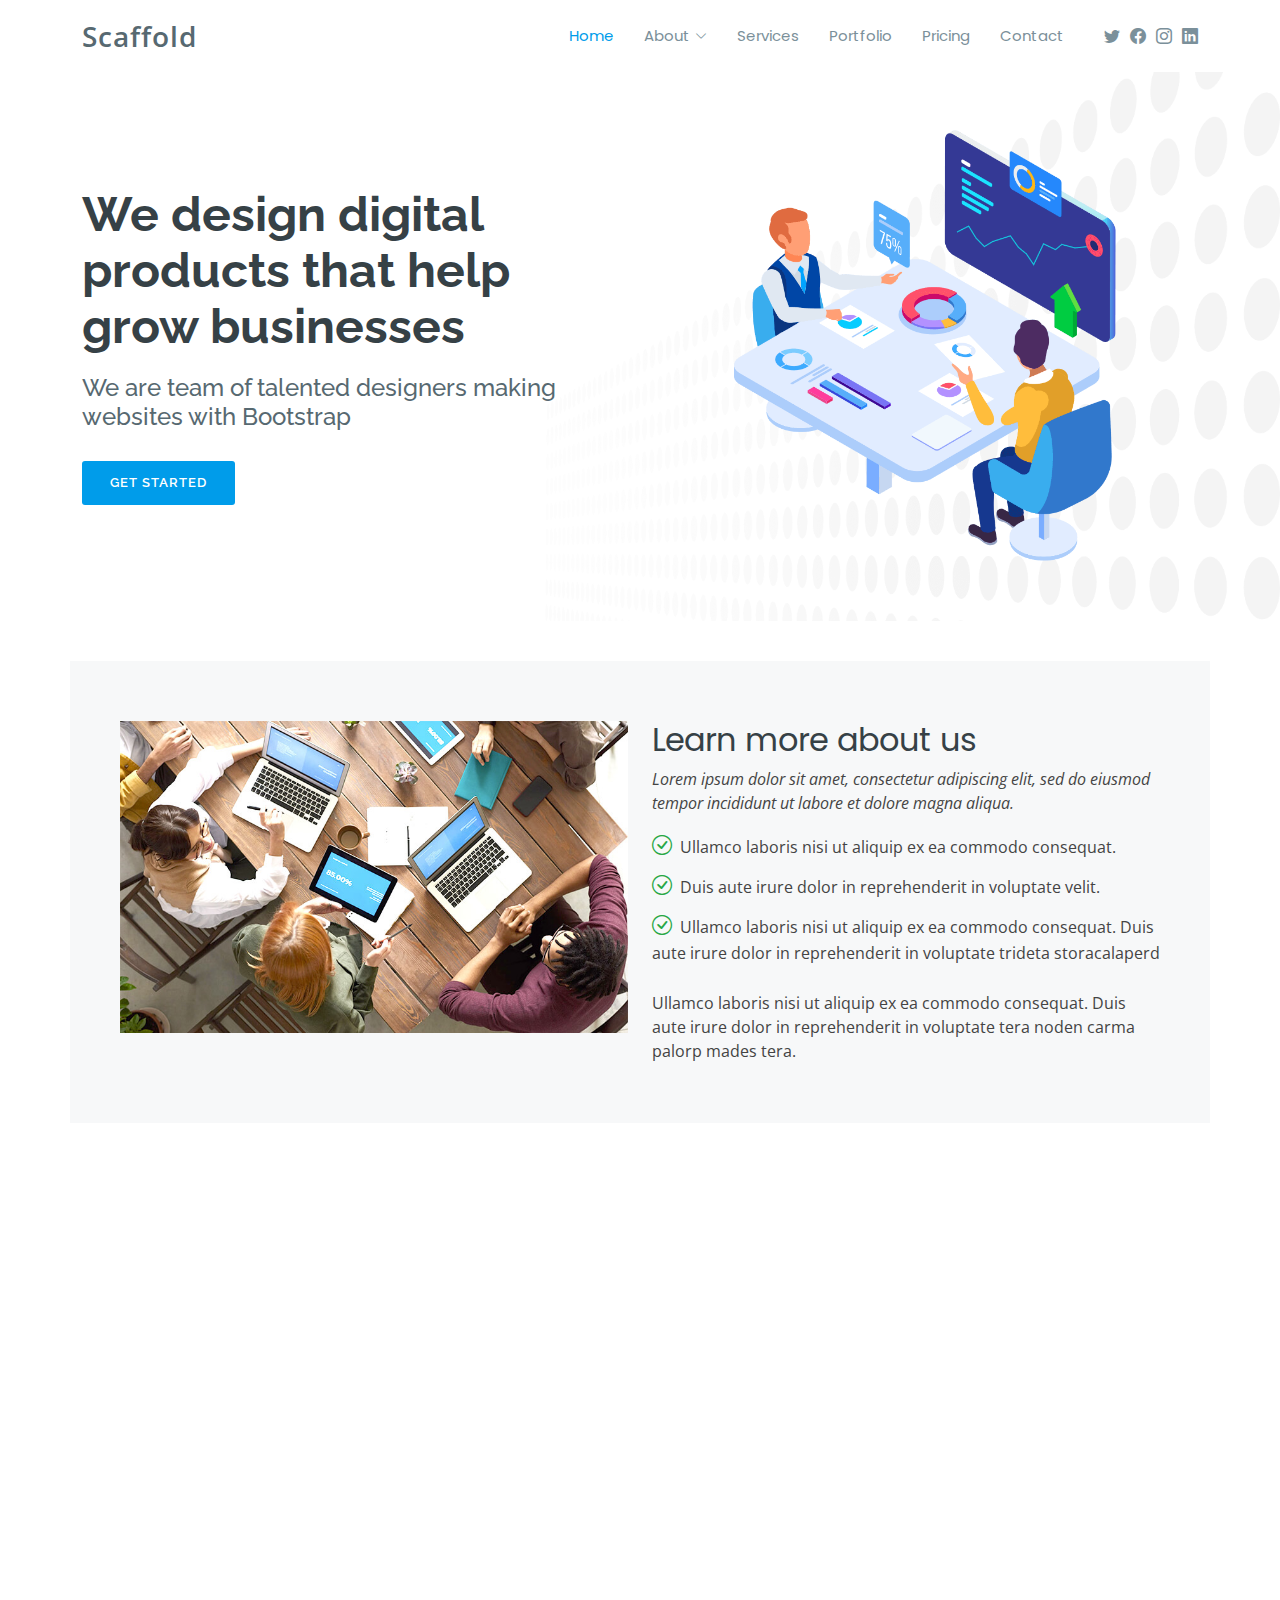
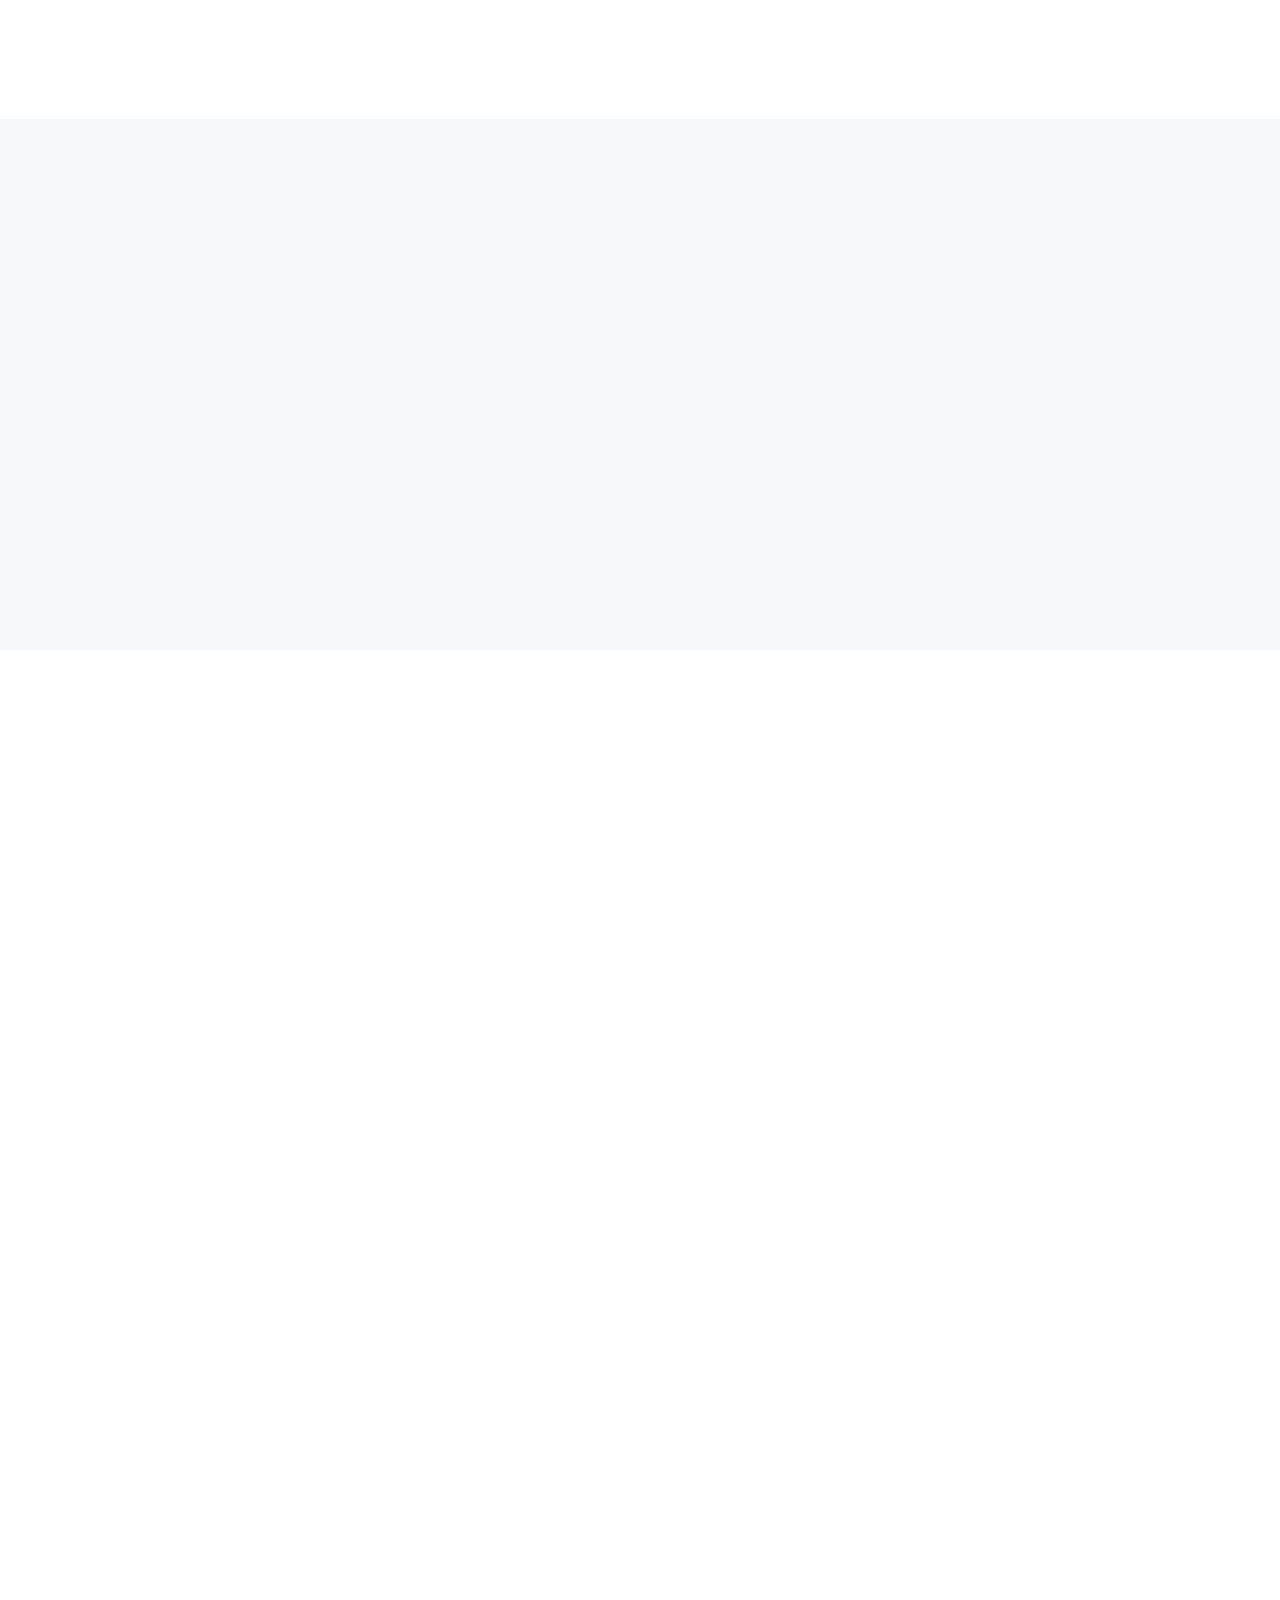
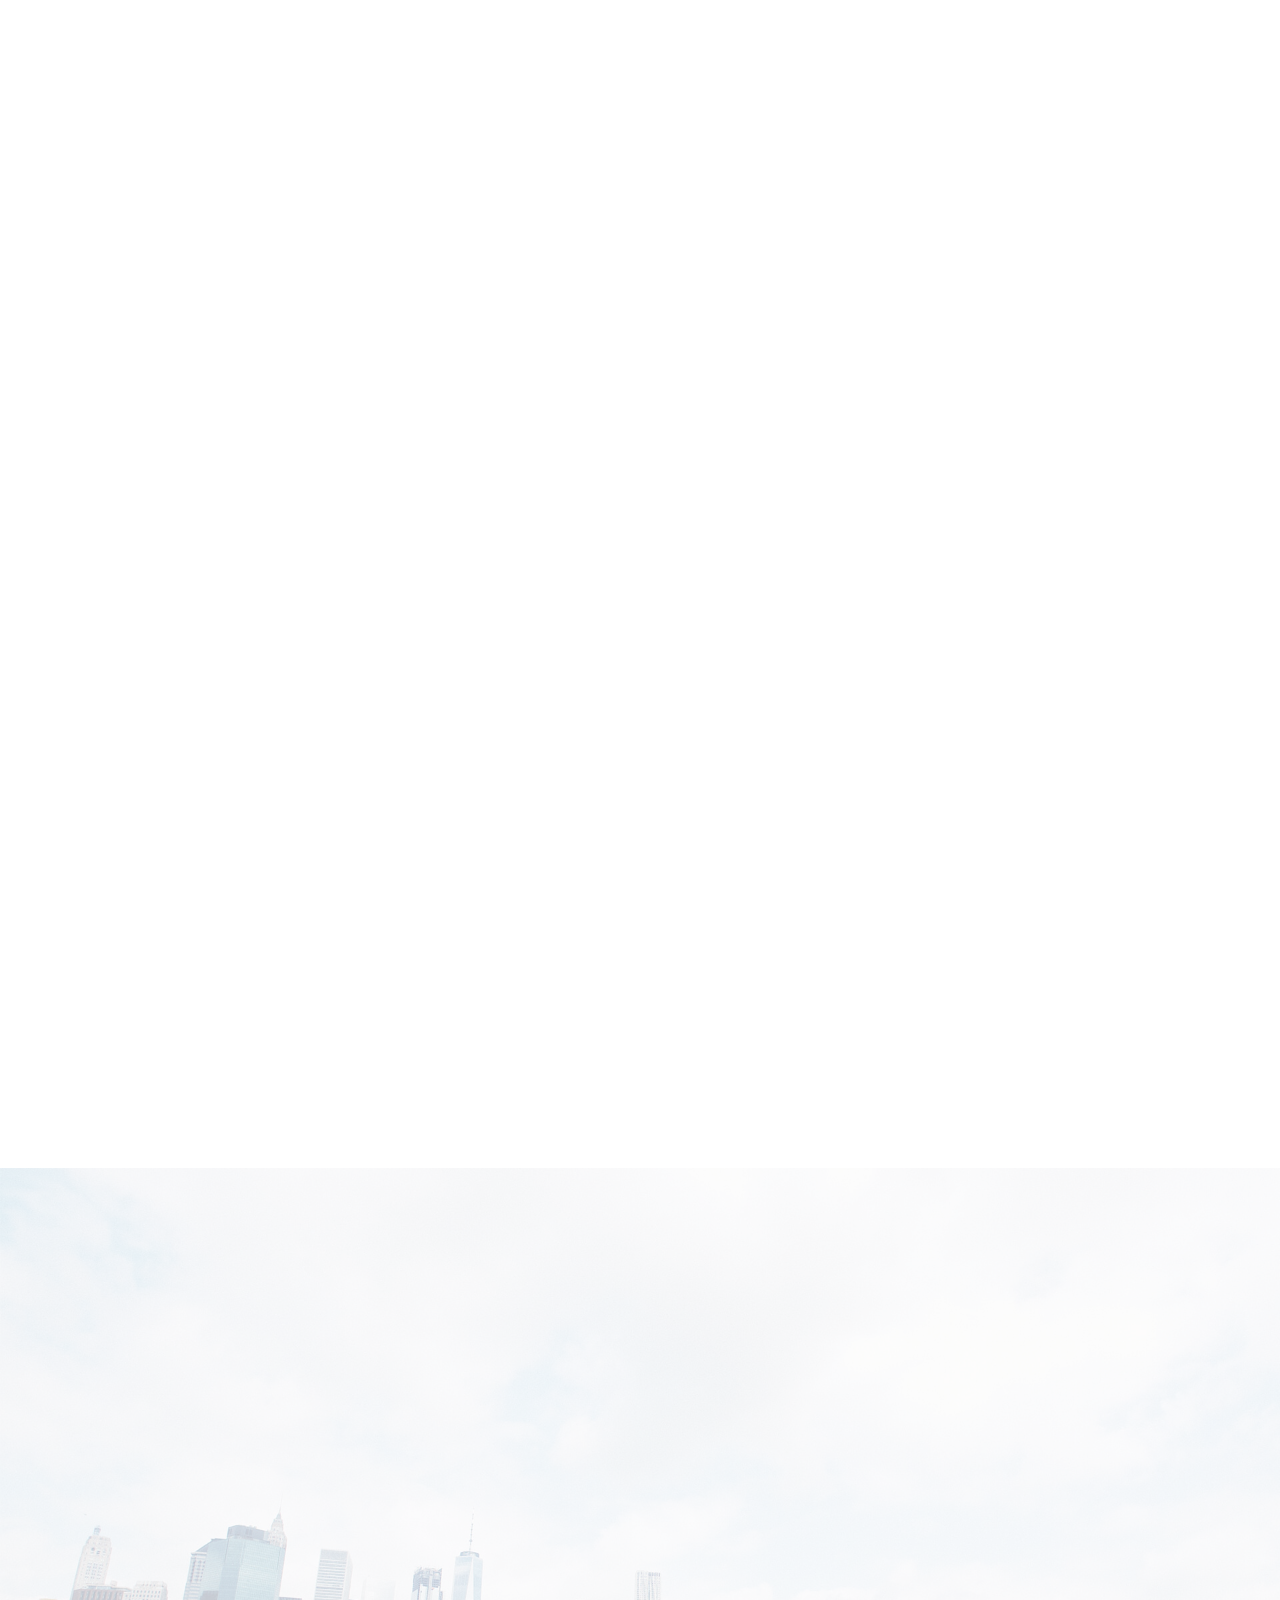
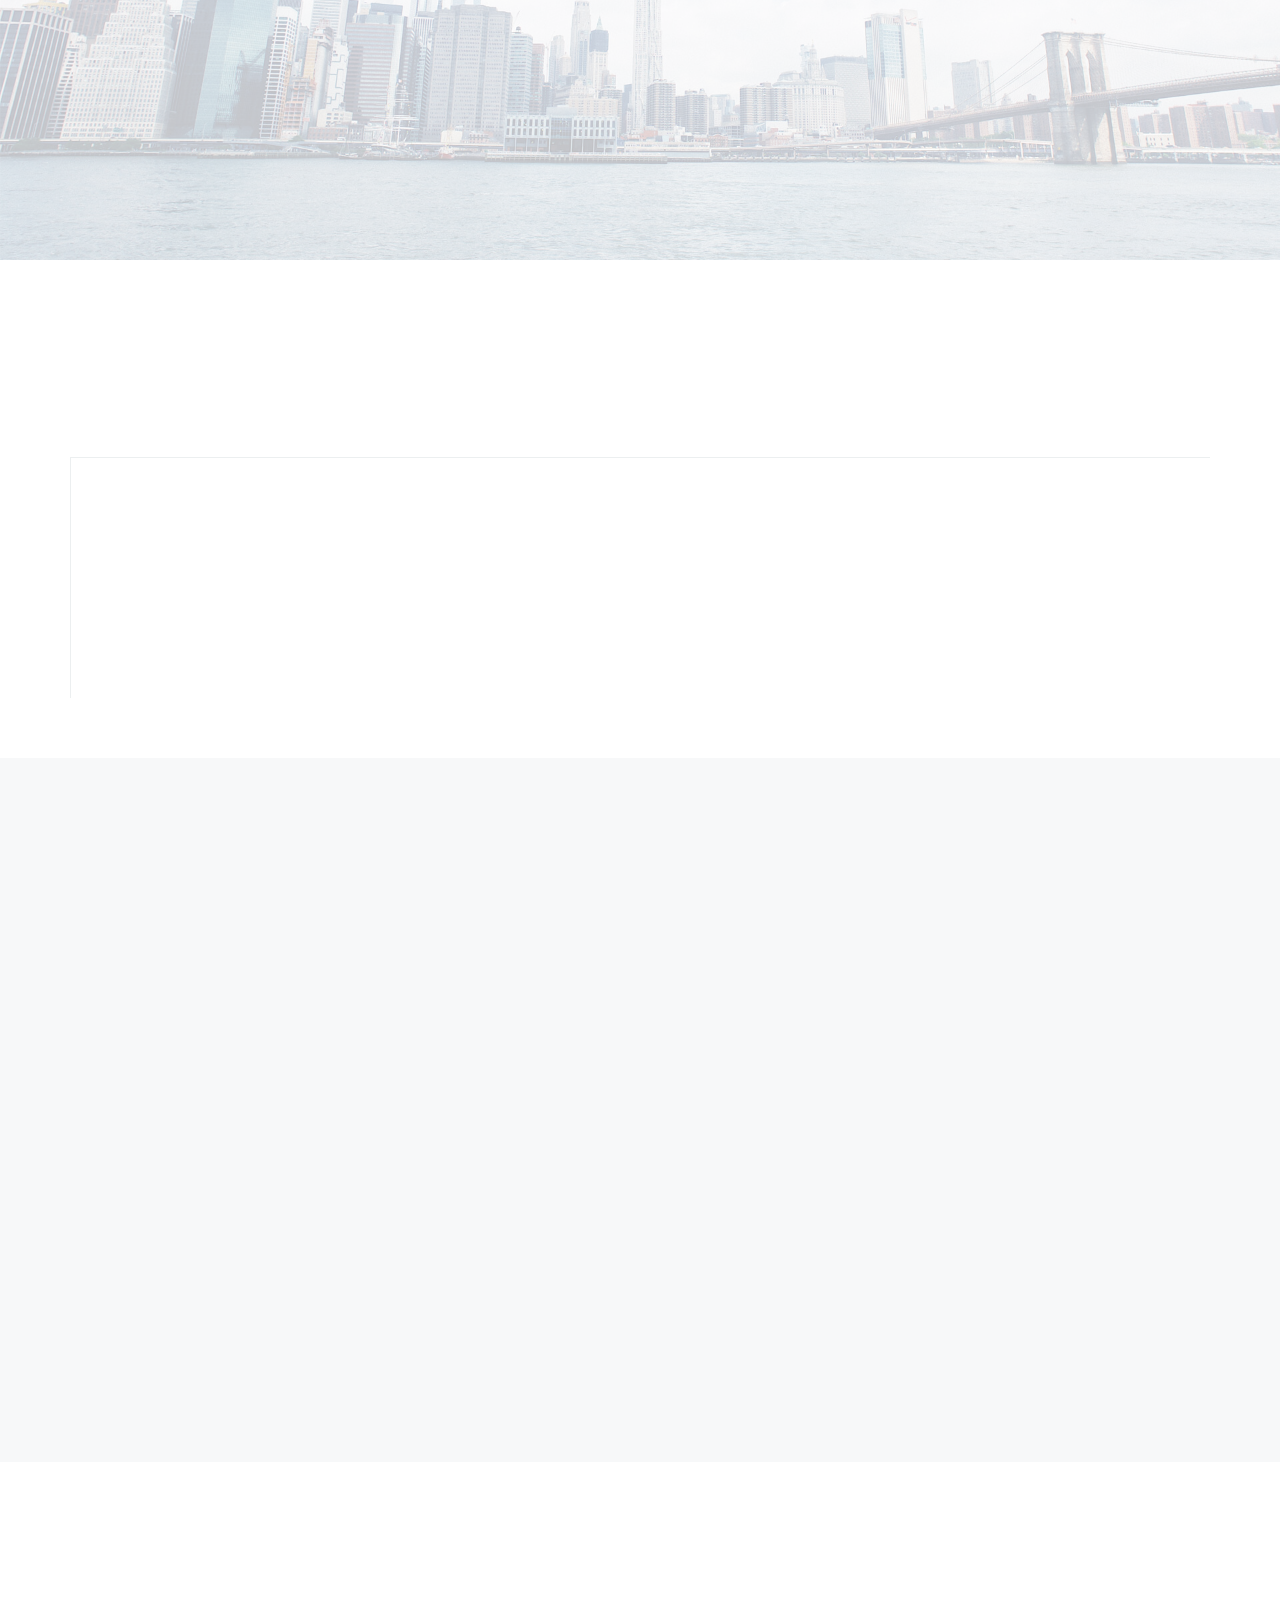
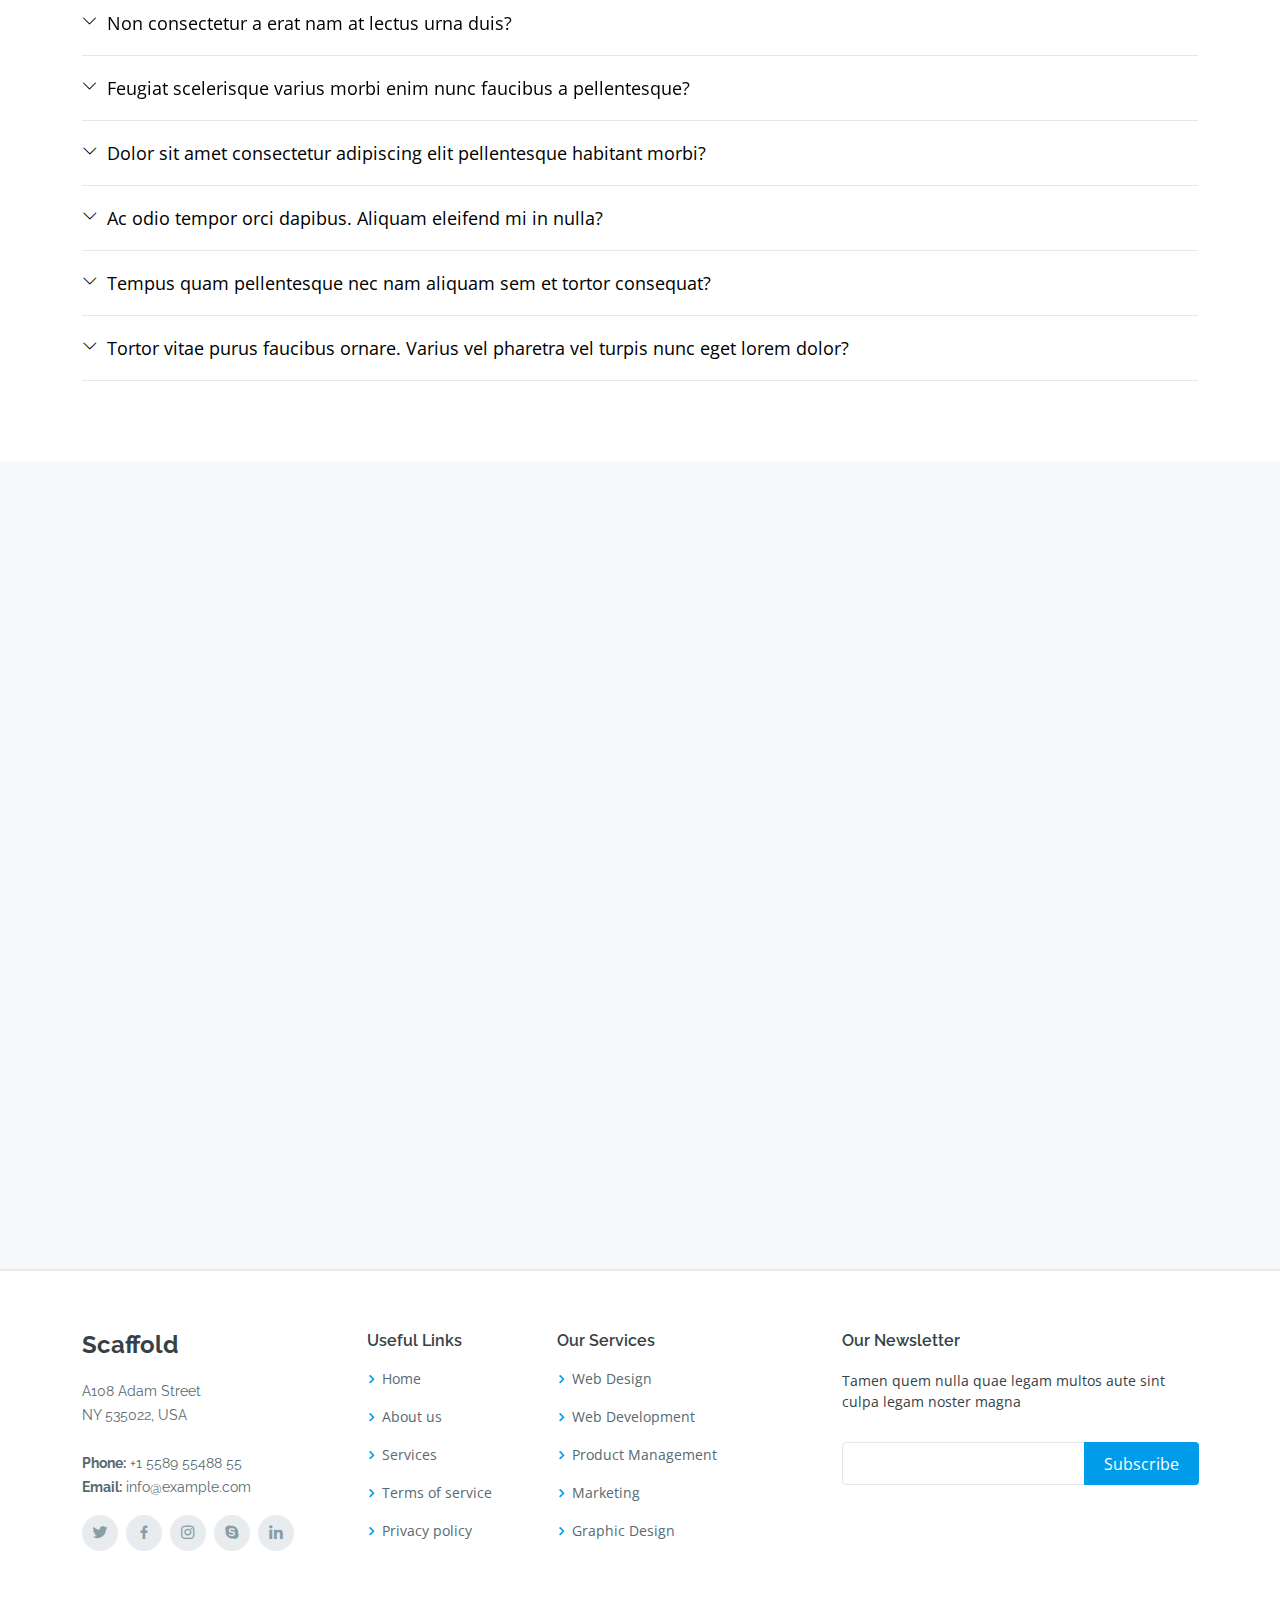
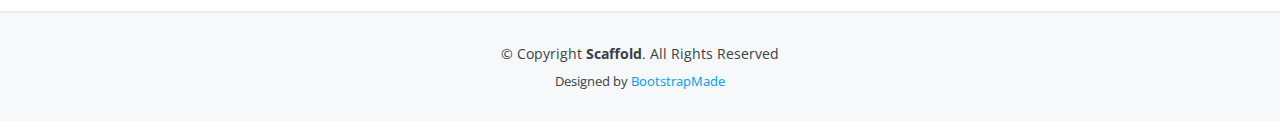
==== index.html @ c542e053 "second commit" ====
<!DOCTYPE html>
<html lang="en">

<head>
  <meta charset="utf-8">
  <meta content="width=device-width, initial-scale=1.0" name="viewport">

  <title>Scaffold Bootstrap Template - Index</title>
  <meta content="" name="description">
  <meta content="" name="keywords">

  <!-- Favicons -->
  <link href="assets/img/favicon.png" rel="icon">
  <link href="assets/img/apple-touch-icon.png" rel="apple-touch-icon">

  <!-- Google Fonts -->
  <link href="https://fonts.googleapis.com/css?family=Open+Sans:300,300i,400,400i,600,600i,700,700i|Raleway:300,300i,400,400i,500,500i,600,600i,700,700i|Poppins:300,300i,400,400i,500,500i,600,600i,700,700i" rel="stylesheet">

  <!-- Vendor CSS Files -->
  <link href="assets/vendor/aos/aos.css" rel="stylesheet">
  <link href="assets/vendor/bootstrap/css/bootstrap.min.css" rel="stylesheet">
  <link href="assets/vendor/bootstrap-icons/bootstrap-icons.css" rel="stylesheet">
  <link href="assets/vendor/boxicons/css/boxicons.min.css" rel="stylesheet">
  <link href="assets/vendor/glightbox/css/glightbox.min.css" rel="stylesheet">
  <link href="assets/vendor/swiper/swiper-bundle.min.css" rel="stylesheet">

  <!-- Template Main CSS File -->
  <link href="assets/css/style.css" rel="stylesheet">

  <!-- =======================================================
  * Template Name: Scaffold
  * Updated: Jan 29 2024 with Bootstrap v5.3.2
  * Template URL: https://bootstrapmade.com/scaffold-bootstrap-metro-style-template/
  * Author: BootstrapMade.com
  * License: https://bootstrapmade.com/license/
  ======================================================== -->
</head>

<body>

  <!-- ======= Header ======= -->
  <header id="header" class="fixed-top d-flex align-items-center">
    <div class="container d-flex align-items-center">

      <div class="logo me-auto">
        <h1><a href="index.html">Scaffold</a></h1>
        <!-- Uncomment below if you prefer to use an image logo -->
        <!-- <a href="index.html"><img src="assets/img/logo.png" alt="" class="img-fluid"></a>-->
      </div>

      <nav id="navbar" class="navbar order-last order-lg-0">
        <ul>
          <li><a class="nav-link scrollto active" href="#hero">Home</a></li>
          <li class="dropdown"><a href="#"><span>About</span> <i class="bi bi-chevron-down"></i></a>
            <ul>
              <li><a class="nav-link scrollto" href="#about">About Us</a></li>
              <li><a class="nav-link scrollto" href="#team">Team</a></li>
              <li><a class="nav-link scrollto" href="#testimonials">Testimonials</a></li>
              <li class="dropdown"><a href="#"><span>Deep Drop Down</span> <i class="bi bi-chevron-right"></i></a>
                <ul>
                  <li><a href="#">Deep Drop Down 1</a></li>
                  <li><a href="#">Deep Drop Down 2</a></li>
                  <li><a href="#">Deep Drop Down 3</a></li>
                  <li><a href="#">Deep Drop Down 4</a></li>
                  <li><a href="#">Deep Drop Down 5</a></li>
                </ul>
              </li>
            </ul>
          </li>
          <li><a class="nav-link scrollto" href="#services">Services</a></li>
          <li><a class="nav-link scrollto " href="#portfolio">Portfolio</a></li>
          <li><a class="nav-link scrollto" href="#pricing">Pricing</a></li>
          <li><a class="nav-link scrollto" href="#contact">Contact</a></li>
        </ul>
        <i class="bi bi-list mobile-nav-toggle"></i>
      </nav><!-- .navbar -->

      <div class="header-social-links d-flex align-items-center">
        <a href="#" class="twitter"><i class="bi bi-twitter"></i></a>
        <a href="#" class="facebook"><i class="bi bi-facebook"></i></a>
        <a href="#" class="instagram"><i class="bi bi-instagram"></i></a>
        <a href="#" class="linkedin"><i class="bi bi-linkedin"></i></i></a>
      </div>

    </div>
  </header><!-- End Header -->

  <!-- ======= Hero Section ======= -->
  <section id="hero">

    <div class="container">
      <div class="row">
        <div class="col-lg-6 pt-5 pt-lg-0 order-2 order-lg-1 d-flex flex-column justify-content-center" data-aos="fade-up">
          <div>
            <h1>We design digital products that help grow businesses</h1>
            <h2>We are team of talented designers making websites with Bootstrap</h2>
            <a href="#about" class="btn-get-started scrollto">Get Started</a>
          </div>
        </div>
        <div class="col-lg-6 order-1 order-lg-2 hero-img" data-aos="fade-left">
          <img src="assets/img/hero-img.png" class="img-fluid" alt="">
        </div>
      </div>
    </div>

  </section><!-- End Hero -->

  <main id="main">

    <!-- ======= About Section ======= -->
    <section id="about" class="about">
      <div class="container">

        <div class="row">
          <div class="col-lg-6" data-aos="zoom-in">
            <img src="assets/img/about.jpg" class="img-fluid" alt="">
          </div>
          <div class="col-lg-6 d-flex flex-column justify-contents-center" data-aos="fade-left">
            <div class="content pt-4 pt-lg-0">
              <h3>Learn more about us</h3>
              <p class="fst-italic">
                Lorem ipsum dolor sit amet, consectetur adipiscing elit, sed do eiusmod tempor incididunt ut labore et dolore
                magna aliqua.
              </p>
              <ul>
                <li><i class="bi bi-check-circle"></i> Ullamco laboris nisi ut aliquip ex ea commodo consequat.</li>
                <li><i class="bi bi-check-circle"></i> Duis aute irure dolor in reprehenderit in voluptate velit.</li>
                <li><i class="bi bi-check-circle"></i> Ullamco laboris nisi ut aliquip ex ea commodo consequat. Duis aute irure dolor in reprehenderit in voluptate trideta storacalaperd</li>
              </ul>
              <p>
                Ullamco laboris nisi ut aliquip ex ea commodo consequat. Duis aute irure dolor in reprehenderit in voluptate tera noden carma palorp mades tera.
              </p>
            </div>
          </div>
        </div>

      </div>
    </section><!-- End About Section -->

    <!-- ======= Features Section ======= -->
    <section id="features" class="features">
      <div class="container">

        <div class="row">
          <div class="col-lg-6 mt-2 mb-tg-0 order-2 order-lg-1">
            <ul class="nav nav-tabs flex-column">
              <li class="nav-item" data-aos="fade-up">
                <a class="nav-link active show" data-bs-toggle="tab" href="#tab-1">
                  <h4>Modi sit est</h4>
                  <p>Quis excepturi porro totam sint earum quo nulla perspiciatis eius.</p>
                </a>
              </li>
              <li class="nav-item mt-2" data-aos="fade-up" data-aos-delay="100">
                <a class="nav-link" data-bs-toggle="tab" href="#tab-2">
                  <h4>Unde praesentium sed</h4>
                  <p>Voluptas vel esse repudiandae quo excepturi.</p>
                </a>
              </li>
              <li class="nav-item mt-2" data-aos="fade-up" data-aos-delay="200">
                <a class="nav-link" data-bs-toggle="tab" href="#tab-3">
                  <h4>Pariatur explicabo vel</h4>
                  <p>Velit veniam ipsa sit nihil blanditiis mollitia natus.</p>
                </a>
              </li>
              <li class="nav-item mt-2" data-aos="fade-up" data-aos-delay="300">
                <a class="nav-link" data-bs-toggle="tab" href="#tab-4">
                  <h4>Nostrum qui quasi</h4>
                  <p>Ratione hic sapiente nostrum doloremque illum nulla praesentium id</p>
                </a>
              </li>
            </ul>
          </div>
          <div class="col-lg-6 order-1 order-lg-2" data-aos="zoom-in">
            <div class="tab-content">
              <div class="tab-pane active show" id="tab-1">
                <figure>
                  <img src="assets/img/features-1.png" alt="" class="img-fluid">
                </figure>
              </div>
              <div class="tab-pane" id="tab-2">
                <figure>
                  <img src="assets/img/features-2.png" alt="" class="img-fluid">
                </figure>
              </div>
              <div class="tab-pane" id="tab-3">
                <figure>
                  <img src="assets/img/features-3.png" alt="" class="img-fluid">
                </figure>
              </div>
              <div class="tab-pane" id="tab-4">
                <figure>
                  <img src="assets/img/features-4.png" alt="" class="img-fluid">
                </figure>
              </div>
            </div>
          </div>
        </div>

      </div>
    </section><!-- End Features Section -->

    <!-- ======= Services Section ======= -->
    <section id="services" class="services section-bg">
      <div class="container">

        <div class="section-title" data-aos="fade-up">
          <h2>Services</h2>
          <p>Magnam dolores commodi suscipit. Necessitatibus eius consequatur ex aliquid fuga eum quidem. Sit sint consectetur velit. Quisquam quos quisquam cupiditate. Et nemo qui impedit suscipit alias ea. Quia fugiat sit in iste officiis commodi quidem hic quas.</p>
        </div>

        <div class="row">
          <div class="col-md-6 col-lg-3 d-flex align-items-stretch mb-5 mb-lg-0" data-aos="zoom-in">
            <div class="icon-box icon-box-pink">
              <div class="icon"><i class="bx bxl-dribbble"></i></div>
              <h4 class="title"><a href="">Lorem Ipsum</a></h4>
              <p class="description">Voluptatum deleniti atque corrupti quos dolores et quas molestias excepturi sint occaecati cupiditate</p>
            </div>
          </div>

          <div class="col-md-6 col-lg-3 d-flex align-items-stretch mb-5 mb-lg-0" data-aos="zoom-in" data-aos-delay="100">
            <div class="icon-box icon-box-cyan">
              <div class="icon"><i class="bx bx-file"></i></div>
              <h4 class="title"><a href="">Sed ut perspiciatis</a></h4>
              <p class="description">Duis aute irure dolor in reprehenderit in voluptate velit esse cillum dolore eu fugiat nulla</p>
            </div>
          </div>

          <div class="col-md-6 col-lg-3 d-flex align-items-stretch mb-5 mb-lg-0" data-aos="zoom-in" data-aos-delay="200">
            <div class="icon-box icon-box-green">
              <div class="icon"><i class="bx bx-tachometer"></i></div>
              <h4 class="title"><a href="">Magni Dolores</a></h4>
              <p class="description">Excepteur sint occaecat cupidatat non proident, sunt in culpa qui officia deserunt mollit anim</p>
            </div>
          </div>

          <div class="col-md-6 col-lg-3 d-flex align-items-stretch mb-5 mb-lg-0" data-aos="zoom-in" data-aos-delay="300">
            <div class="icon-box icon-box-blue">
              <div class="icon"><i class="bx bx-world"></i></div>
              <h4 class="title"><a href="">Nemo Enim</a></h4>
              <p class="description">At vero eos et accusamus et iusto odio dignissimos ducimus qui blanditiis praesentium voluptatum</p>
            </div>
          </div>

        </div>

      </div>
    </section><!-- End Services Section -->

    <!-- ======= Portfolio Section ======= -->
    <section id="portfolio" class="portfolio">
      <div class="container">

        <div class="section-title" data-aos="fade-up">
          <h2>Portfolio</h2>
          <p>Magnam dolores commodi suscipit. Necessitatibus eius consequatur ex aliquid fuga eum quidem. Sit sint consectetur velit. Quisquam quos quisquam cupiditate. Et nemo qui impedit suscipit alias ea. Quia fugiat sit in iste officiis commodi quidem hic quas.</p>
        </div>

        <div class="row">
          <div class="col-lg-12 d-flex justify-content-center" data-aos="fade-up" data-aos-delay="100">
            <ul id="portfolio-flters">
              <li data-filter="*" class="filter-active">All</li>
              <li data-filter=".filter-app">App</li>
              <li data-filter=".filter-card">Card</li>
              <li data-filter=".filter-web">Web</li>
            </ul>
          </div>
        </div>

        <div class="row portfolio-container" data-aos="fade-up" data-aos-delay="200">

          <div class="col-lg-4 col-md-6 portfolio-item filter-app">
            <div class="portfolio-wrap">
              <img src="assets/img/portfolio/portfolio-1.jpg" class="img-fluid" alt="">
              <div class="portfolio-info">
                <h4>App 1</h4>
                <p>App</p>
              </div>
              <div class="portfolio-links">
                <a href="assets/img/portfolio/portfolio-1.jpg" data-gallery="portfolioGallery" class="portfolio-lightbox" title="App 1"><i class="bx bx-plus"></i></a>
                <a href="portfolio-details.html" title="More Details"><i class="bx bx-link"></i></a>
              </div>
            </div>
          </div>

          <div class="col-lg-4 col-md-6 portfolio-item filter-web">
            <div class="portfolio-wrap">
              <img src="assets/img/portfolio/portfolio-2.jpg" class="img-fluid" alt="">
              <div class="portfolio-info">
                <h4>Web 3</h4>
                <p>Web</p>
              </div>
              <div class="portfolio-links">
                <a href="assets/img/portfolio/portfolio-2.jpg" data-gallery="portfolioGallery" class="portfolio-lightbox" title="Web 3"><i class="bx bx-plus"></i></a>
                <a href="portfolio-details.html" title="More Details"><i class="bx bx-link"></i></a>
              </div>
            </div>
          </div>

          <div class="col-lg-4 col-md-6 portfolio-item filter-app">
            <div class="portfolio-wrap">
              <img src="assets/img/portfolio/portfolio-3.jpg" class="img-fluid" alt="">
              <div class="portfolio-info">
                <h4>App 2</h4>
                <p>App</p>
              </div>
              <div class="portfolio-links">
                <a href="assets/img/portfolio/portfolio-3.jpg" data-gallery="portfolioGallery" class="portfolio-lightbox" title="App 2"><i class="bx bx-plus"></i></a>
                <a href="portfolio-details.html" title="More Details"><i class="bx bx-link"></i></a>
              </div>
            </div>
          </div>

          <div class="col-lg-4 col-md-6 portfolio-item filter-card">
            <div class="portfolio-wrap">
              <img src="assets/img/portfolio/portfolio-4.jpg" class="img-fluid" alt="">
              <div class="portfolio-info">
                <h4>Card 2</h4>
                <p>Card</p>
              </div>
              <div class="portfolio-links">
                <a href="assets/img/portfolio/portfolio-4.jpg" data-gallery="portfolioGallery" class="portfolio-lightbox" title="Card 2"><i class="bx bx-plus"></i></a>
                <a href="portfolio-details.html" title="More Details"><i class="bx bx-link"></i></a>
              </div>
            </div>
          </div>

          <div class="col-lg-4 col-md-6 portfolio-item filter-web">
            <div class="portfolio-wrap">
              <img src="assets/img/portfolio/portfolio-5.jpg" class="img-fluid" alt="">
              <div class="portfolio-info">
                <h4>Web 2</h4>
                <p>Web</p>
              </div>
              <div class="portfolio-links">
                <a href="assets/img/portfolio/portfolio-5.jpg" data-gallery="portfolioGallery" class="portfolio-lightbox" title="Web 2"><i class="bx bx-plus"></i></a>
                <a href="portfolio-details.html" title="More Details"><i class="bx bx-link"></i></a>
              </div>
            </div>
          </div>

          <div class="col-lg-4 col-md-6 portfolio-item filter-app">
            <div class="portfolio-wrap">
              <img src="assets/img/portfolio/portfolio-6.jpg" class="img-fluid" alt="">
              <div class="portfolio-info">
                <h4>App 3</h4>
                <p>App</p>
              </div>
              <div class="portfolio-links">
                <a href="assets/img/portfolio/portfolio-6.jpg" data-gallery="portfolioGallery" class="portfolio-lightbox" title="App 3"><i class="bx bx-plus"></i></a>
                <a href="portfolio-details.html" title="More Details"><i class="bx bx-link"></i></a>
              </div>
            </div>
          </div>

          <div class="col-lg-4 col-md-6 portfolio-item filter-card">
            <div class="portfolio-wrap">
              <img src="assets/img/portfolio/portfolio-7.jpg" class="img-fluid" alt="">
              <div class="portfolio-info">
                <h4>Card 1</h4>
                <p>Card</p>
              </div>
              <div class="portfolio-links">
                <a href="assets/img/portfolio/portfolio-7.jpg" data-gallery="portfolioGallery" class="portfolio-lightbox" title="Card 1"><i class="bx bx-plus"></i></a>
                <a href="portfolio-details.html" title="More Details"><i class="bx bx-link"></i></a>
              </div>
            </div>
          </div>

          <div class="col-lg-4 col-md-6 portfolio-item filter-card">
            <div class="portfolio-wrap">
              <img src="assets/img/portfolio/portfolio-8.jpg" class="img-fluid" alt="">
              <div class="portfolio-info">
                <h4>Card 3</h4>
                <p>Card</p>
              </div>
              <div class="portfolio-links">
                <a href="assets/img/portfolio/portfolio-8.jpg" data-gallery="portfolioGallery" class="portfolio-lightbox" title="Card 3"><i class="bx bx-plus"></i></a>
                <a href="portfolio-details.html" title="More Details"><i class="bx bx-link"></i></a>
              </div>
            </div>
          </div>

          <div class="col-lg-4 col-md-6 portfolio-item filter-web">
            <div class="portfolio-wrap">
              <img src="assets/img/portfolio/portfolio-9.jpg" class="img-fluid" alt="">
              <div class="portfolio-info">
                <h4>Web 3</h4>
                <p>Web</p>
              </div>
              <div class="portfolio-links">
                <a href="assets/img/portfolio/portfolio-9.jpg" data-gallery="portfolioGallery" class="portfolio-lightbox" title="Web 3"><i class="bx bx-plus"></i></a>
                <a href="portfolio-details.html" title="More Details"><i class="bx bx-link"></i></a>
              </div>
            </div>
          </div>

        </div>

      </div>
    </section><!-- End Portfolio Section -->

    <!-- ======= Cta Section ======= -->
    <section id="cta" class="cta">
      <div class="container">

        <div class="row" data-aos="zoom-in">
          <div class="col-lg-9 text-center text-lg-start">
            <h3>Call To Action</h3>
            <p> Duis aute irure dolor in reprehenderit in voluptate velit esse cillum dolore eu fugiat nulla pariatur. Excepteur sint occaecat cupidatat non proident, sunt in culpa qui officia deserunt mollit anim id est laborum.</p>
          </div>
          <div class="col-lg-3 cta-btn-container text-center">
            <a class="cta-btn align-middle" href="#">Call To Action</a>
          </div>
        </div>

      </div>
    </section><!-- End Cta Section -->

    <!-- ======= Testimonials Section ======= -->
    <section id="testimonials" class="testimonials">
      <div class="container">

        <div class="section-title" data-aos="fade-up">
          <h2>Testimonials</h2>
          <p>Magnam dolores commodi suscipit. Necessitatibus eius consequatur ex aliquid fuga eum quidem. Sit sint consectetur velit. Quisquam quos quisquam cupiditate. Et nemo qui impedit suscipit alias ea. Quia fugiat sit in iste officiis commodi quidem hic quas.</p>
        </div>

        <div class="testimonials-slider swiper" data-aos="fade-up" data-aos-delay="100">
          <div class="swiper-wrapper">

            <div class="swiper-slide">
              <div class="testimonial-item">
                <p>
                  <i class="bx bxs-quote-alt-left quote-icon-left"></i>
                  Proin iaculis purus consequat sem cure digni ssim donec porttitora entum suscipit rhoncus. Accusantium quam, ultricies eget id, aliquam eget nibh et. Maecen aliquam, risus at semper.
                  <i class="bx bxs-quote-alt-right quote-icon-right"></i>
                </p>
                <img src="assets/img/testimonials/testimonials-1.jpg" class="testimonial-img" alt="">
                <h3>Saul Goodman</h3>
                <h4>Ceo &amp; Founder</h4>
              </div>
            </div><!-- End testimonial item -->

            <div class="swiper-slide">
              <div class="testimonial-item">
                <p>
                  <i class="bx bxs-quote-alt-left quote-icon-left"></i>
                  Export tempor illum tamen malis malis eram quae irure esse labore quem cillum quid cillum eram malis quorum velit fore eram velit sunt aliqua noster fugiat irure amet legam anim culpa.
                  <i class="bx bxs-quote-alt-right quote-icon-right"></i>
                </p>
                <img src="assets/img/testimonials/testimonials-2.jpg" class="testimonial-img" alt="">
                <h3>Sara Wilsson</h3>
                <h4>Designer</h4>
              </div>
            </div><!-- End testimonial item -->

            <div class="swiper-slide">
              <div class="testimonial-item">
                <p>
                  <i class="bx bxs-quote-alt-left quote-icon-left"></i>
                  Enim nisi quem export duis labore cillum quae magna enim sint quorum nulla quem veniam duis minim tempor labore quem eram duis noster aute amet eram fore quis sint minim.
                  <i class="bx bxs-quote-alt-right quote-icon-right"></i>
                </p>
                <img src="assets/img/testimonials/testimonials-3.jpg" class="testimonial-img" alt="">
                <h3>Jena Karlis</h3>
                <h4>Store Owner</h4>
              </div>
            </div><!-- End testimonial item -->

            <div class="swiper-slide">
              <div class="testimonial-item">
                <p>
                  <i class="bx bxs-quote-alt-left quote-icon-left"></i>
                  Fugiat enim eram quae cillum dolore dolor amet nulla culpa multos export minim fugiat minim velit minim dolor enim duis veniam ipsum anim magna sunt elit fore quem dolore labore illum veniam.
                  <i class="bx bxs-quote-alt-right quote-icon-right"></i>
                </p>
                <img src="assets/img/testimonials/testimonials-4.jpg" class="testimonial-img" alt="">
                <h3>Matt Brandon</h3>
                <h4>Freelancer</h4>
              </div>
            </div><!-- End testimonial item -->

            <div class="swiper-slide">
              <div class="testimonial-item">
                <p>
                  <i class="bx bxs-quote-alt-left quote-icon-left"></i>
                  Quis quorum aliqua sint quem legam fore sunt eram irure aliqua veniam tempor noster veniam enim culpa labore duis sunt culpa nulla illum cillum fugiat legam esse veniam culpa fore nisi cillum quid.
                  <i class="bx bxs-quote-alt-right quote-icon-right"></i>
                </p>
                <img src="assets/img/testimonials/testimonials-5.jpg" class="testimonial-img" alt="">
                <h3>John Larson</h3>
                <h4>Entrepreneur</h4>
              </div>
            </div><!-- End testimonial item -->

          </div>
          <div class="swiper-pagination"></div>
        </div>

      </div>
    </section><!-- End Testimonials Section -->

    <!-- ======= Team Section ======= -->
    <section id="team" class="team">
      <div class="container">

        <div class="section-title" data-aos="fade-up">
          <h2>Team</h2>
          <p>Magnam dolores commodi suscipit. Necessitatibus eius consequatur ex aliquid fuga eum quidem. Sit sint consectetur velit. Quisquam quos quisquam cupiditate. Et nemo qui impedit suscipit alias ea. Quia fugiat sit in iste officiis commodi quidem hic quas.</p>
        </div>

        <div class="row">

          <div class="col-lg-4 col-md-6">
            <div class="member" data-aos="zoom-in">
              <div class="pic"><img src="assets/img/team/team-1.jpg" class="img-fluid" alt=""></div>
              <div class="member-info">
                <h4>Walter White</h4>
                <span>Chief Executive Officer</span>
                <div class="social">
                  <a href=""><i class="bi bi-twitter"></i></a>
                  <a href=""><i class="bi bi-facebook"></i></a>
                  <a href=""><i class="bi bi-instagram"></i></a>
                  <a href=""><i class="bi bi-linkedin"></i></a>
                </div>
              </div>
            </div>
          </div>

          <div class="col-lg-4 col-md-6">
            <div class="member" data-aos="zoom-in" data-aos-delay="100">
              <div class="pic"><img src="assets/img/team/team-2.jpg" class="img-fluid" alt=""></div>
              <div class="member-info">
                <h4>Sarah Jhonson</h4>
                <span>Product Manager</span>
                <div class="social">
                  <a href=""><i class="bi bi-twitter"></i></a>
                  <a href=""><i class="bi bi-facebook"></i></a>
                  <a href=""><i class="bi bi-instagram"></i></a>
                  <a href=""><i class="bi bi-linkedin"></i></a>
                </div>
              </div>
            </div>
          </div>

          <div class="col-lg-4 col-md-6">
            <div class="member" data-aos="zoom-in" data-aos-delay="200">
              <div class="pic"><img src="assets/img/team/team-3.jpg" class="img-fluid" alt=""></div>
              <div class="member-info">
                <h4>William Anderson</h4>
                <span>CTO</span>
                <div class="social">
                  <a href=""><i class="bi bi-twitter"></i></a>
                  <a href=""><i class="bi bi-facebook"></i></a>
                  <a href=""><i class="bi bi-instagram"></i></a>
                  <a href=""><i class="bi bi-linkedin"></i></a>
                </div>
              </div>
            </div>
          </div>

        </div>

      </div>
    </section><!-- End Team Section -->

    <!-- ======= Clients Section ======= -->
    <section id="clients" class="clients">
      <div class="container">

        <div class="section-title" data-aos="fade-up">
          <h2>Clients</h2>
          <p>Magnam dolores commodi suscipit. Necessitatibus eius consequatur ex aliquid fuga eum quidem. Sit sint consectetur velit. Quisquam quos quisquam cupiditate. Et nemo qui impedit suscipit alias ea. Quia fugiat sit in iste officiis commodi quidem hic quas.</p>
        </div>

        <div class="row no-gutters clients-wrap clearfix wow fadeInUp">

          <div class="col-lg-3 col-md-4 col-xs-6">
            <div class="client-logo" data-aos="zoom-in">
              <img src="assets/img/clients/client-1.png" class="img-fluid" alt="">
            </div>
          </div>

          <div class="col-lg-3 col-md-4 col-xs-6">
            <div class="client-logo" data-aos="zoom-in" data-aos-delay="100">
              <img src="assets/img/clients/client-2.png" class="img-fluid" alt="">
            </div>
          </div>

          <div class="col-lg-3 col-md-4 col-xs-6">
            <div class="client-logo" data-aos="zoom-in" data-aos-delay="150">
              <img src="assets/img/clients/client-3.png" class="img-fluid" alt="">
            </div>
          </div>

          <div class="col-lg-3 col-md-4 col-xs-6">
            <div class="client-logo" data-aos="zoom-in" data-aos-delay="200">
              <img src="assets/img/clients/client-4.png" class="img-fluid" alt="">
            </div>
          </div>

          <div class="col-lg-3 col-md-4 col-xs-6">
            <div class="client-logo" data-aos="zoom-in" data-aos-delay="250">
              <img src="assets/img/clients/client-5.png" class="img-fluid" alt="">
            </div>
          </div>

          <div class="col-lg-3 col-md-4 col-xs-6">
            <div class="client-logo" data-aos="zoom-in" data-aos-delay="300">
              <img src="assets/img/clients/client-6.png" class="img-fluid" alt="">
            </div>
          </div>

          <div class="col-lg-3 col-md-4 col-xs-6">
            <div class="client-logo" data-aos="zoom-in" data-aos-delay="350">
              <img src="assets/img/clients/client-7.png" class="img-fluid" alt="">
            </div>
          </div>

          <div class="col-lg-3 col-md-4 col-xs-6" data-aos="zoom-in" data-aos-delay="400">
            <div class="client-logo">
              <img src="assets/img/clients/client-8.png" class="img-fluid" alt="">
            </div>
          </div>

        </div>

      </div>
    </section><!-- End Clients Section -->

    <!-- ======= Pricing Section ======= -->
    <section id="pricing" class="pricing section-bg">
      <div class="container">

        <div class="section-title" data-aos="fade-up">
          <h2>Pricing</h2>
          <p>Magnam dolores commodi suscipit. Necessitatibus eius consequatur ex aliquid fuga eum quidem. Sit sint consectetur velit. Quisquam quos quisquam cupiditate. Et nemo qui impedit suscipit alias ea. Quia fugiat sit in iste officiis commodi quidem hic quas.</p>
        </div>

        <div class="row">

          <div class="col-lg-3 col-md-6">
            <div class="box" data-aos="zoom-in">
              <h3>Free</h3>
              <h4><sup>$</sup>0<span> / month</span></h4>
              <ul>
                <li>Aida dere</li>
                <li>Nec feugiat nisl</li>
                <li>Nulla at volutpat dola</li>
                <li class="na">Pharetra massa</li>
                <li class="na">Massa ultricies mi</li>
              </ul>
              <div class="btn-wrap">
                <a href="#" class="btn-buy">Buy Now</a>
              </div>
            </div>
          </div>

          <div class="col-lg-3 col-md-6 mt-4 mt-md-0">
            <div class="box featured" data-aos="zoom-in" data-aos-delay="100">
              <h3>Business</h3>
              <h4><sup>$</sup>19<span> / month</span></h4>
              <ul>
                <li>Aida dere</li>
                <li>Nec feugiat nisl</li>
                <li>Nulla at volutpat dola</li>
                <li>Pharetra massa</li>
                <li class="na">Massa ultricies mi</li>
              </ul>
              <div class="btn-wrap">
                <a href="#" class="btn-buy">Buy Now</a>
              </div>
            </div>
          </div>

          <div class="col-lg-3 col-md-6 mt-4 mt-lg-0">
            <div class="box" data-aos="zoom-in" data-aos-delay="200">
              <h3>Developer</h3>
              <h4><sup>$</sup>29<span> / month</span></h4>
              <ul>
                <li>Aida dere</li>
                <li>Nec feugiat nisl</li>
                <li>Nulla at volutpat dola</li>
                <li>Pharetra massa</li>
                <li>Massa ultricies mi</li>
              </ul>
              <div class="btn-wrap">
                <a href="#" class="btn-buy">Buy Now</a>
              </div>
            </div>
          </div>

          <div class="col-lg-3 col-md-6 mt-4 mt-lg-0">
            <div class="box" data-aos="zoom-in" data-aos-delay="300">
              <span class="advanced">Advanced</span>
              <h3>Ultimate</h3>
              <h4><sup>$</sup>49<span> / month</span></h4>
              <ul>
                <li>Aida dere</li>
                <li>Nec feugiat nisl</li>
                <li>Nulla at volutpat dola</li>
                <li>Pharetra massa</li>
                <li>Massa ultricies mi</li>
              </ul>
              <div class="btn-wrap">
                <a href="#" class="btn-buy">Buy Now</a>
              </div>
            </div>
          </div>

        </div>

      </div>
    </section><!-- End Pricing Section -->

    <!-- ======= F.A.Q Section ======= -->
    <section id="faq" class="faq">
      <div class="container">

        <div class="section-title" data-aos="fade-up">
          <h2>Frequently Asked Questions</h2>
        </div>

        <ul class="faq-list">

          <li>
            <div data-bs-toggle="collapse" class="collapsed question" href="#faq1">Non consectetur a erat nam at lectus urna duis? <i class="bi bi-chevron-down icon-show"></i><i class="bi bi-chevron-up icon-close"></i></div>
            <div id="faq1" class="collapse" data-bs-parent=".faq-list">
              <p>
                Feugiat pretium nibh ipsum consequat. Tempus iaculis urna id volutpat lacus laoreet non curabitur gravida. Venenatis lectus magna fringilla urna porttitor rhoncus dolor purus non.
              </p>
            </div>
          </li>

          <li>
            <div data-bs-toggle="collapse" href="#faq2" class="collapsed question">Feugiat scelerisque varius morbi enim nunc faucibus a pellentesque? <i class="bi bi-chevron-down icon-show"></i><i class="bi bi-chevron-up icon-close"></i></div>
            <div id="faq2" class="collapse" data-bs-parent=".faq-list">
              <p>
                Dolor sit amet consectetur adipiscing elit pellentesque habitant morbi. Id interdum velit laoreet id donec ultrices. Fringilla phasellus faucibus scelerisque eleifend donec pretium. Est pellentesque elit ullamcorper dignissim. Mauris ultrices eros in cursus turpis massa tincidunt dui.
              </p>
            </div>
          </li>

          <li>
            <div data-bs-toggle="collapse" href="#faq3" class="collapsed question">Dolor sit amet consectetur adipiscing elit pellentesque habitant morbi? <i class="bi bi-chevron-down icon-show"></i><i class="bi bi-chevron-up icon-close"></i></div>
            <div id="faq3" class="collapse" data-bs-parent=".faq-list">
              <p>
                Eleifend mi in nulla posuere sollicitudin aliquam ultrices sagittis orci. Faucibus pulvinar elementum integer enim. Sem nulla pharetra diam sit amet nisl suscipit. Rutrum tellus pellentesque eu tincidunt. Lectus urna duis convallis convallis tellus. Urna molestie at elementum eu facilisis sed odio morbi quis
              </p>
            </div>
          </li>

          <li>
            <div data-bs-toggle="collapse" href="#faq4" class="collapsed question">Ac odio tempor orci dapibus. Aliquam eleifend mi in nulla? <i class="bi bi-chevron-down icon-show"></i><i class="bi bi-chevron-up icon-close"></i></div>
            <div id="faq4" class="collapse" data-bs-parent=".faq-list">
              <p>
                Dolor sit amet consectetur adipiscing elit pellentesque habitant morbi. Id interdum velit laoreet id donec ultrices. Fringilla phasellus faucibus scelerisque eleifend donec pretium. Est pellentesque elit ullamcorper dignissim. Mauris ultrices eros in cursus turpis massa tincidunt dui.
              </p>
            </div>
          </li>

          <li>
            <div data-bs-toggle="collapse" href="#faq5" class="collapsed question">Tempus quam pellentesque nec nam aliquam sem et tortor consequat? <i class="bi bi-chevron-down icon-show"></i><i class="bi bi-chevron-up icon-close"></i></div>
            <div id="faq5" class="collapse" data-bs-parent=".faq-list">
              <p>
                Molestie a iaculis at erat pellentesque adipiscing commodo. Dignissim suspendisse in est ante in. Nunc vel risus commodo viverra maecenas accumsan. Sit amet nisl suscipit adipiscing bibendum est. Purus gravida quis blandit turpis cursus in
              </p>
            </div>
          </li>

          <li>
            <div data-bs-toggle="collapse" href="#faq6" class="collapsed question">Tortor vitae purus faucibus ornare. Varius vel pharetra vel turpis nunc eget lorem dolor? <i class="bi bi-chevron-down icon-show"></i><i class="bi bi-chevron-up icon-close"></i></div>
            <div id="faq6" class="collapse" data-bs-parent=".faq-list">
              <p>
                Laoreet sit amet cursus sit amet dictum sit amet justo. Mauris vitae ultricies leo integer malesuada nunc vel. Tincidunt eget nullam non nisi est sit amet. Turpis nunc eget lorem dolor sed. Ut venenatis tellus in metus vulputate eu scelerisque. Pellentesque diam volutpat commodo sed egestas egestas fringilla phasellus faucibus. Nibh tellus molestie nunc non blandit massa enim nec.
              </p>
            </div>
          </li>

        </ul>

      </div>
    </section><!-- End Frequently Asked Questions Section -->

    <!-- ======= Contact Section ======= -->
    <section id="contact" class="contact section-bg">
      <div class="container">

        <div class="section-title" data-aos="fade-up">
          <h2>Contact Us</h2>
        </div>

        <div class="row">

          <div class="col-lg-5 d-flex align-items-stretch" data-aos="fade-right">
            <div class="info">
              <div class="address">
                <i class="bi bi-geo-alt"></i>
                <h4>Location:</h4>
                <p>A108 Adam Street, New York, NY 535022</p>
              </div>

              <div class="email">
                <i class="bi bi-envelope"></i>
                <h4>Email:</h4>
                <p>info@example.com</p>
              </div>

              <div class="phone">
                <i class="bi bi-phone"></i>
                <h4>Call:</h4>
                <p>+1 5589 55488 55s</p>
              </div>

              <iframe src="https://www.google.com/maps/embed?pb=!1m14!1m8!1m3!1d12097.433213460943!2d-74.0062269!3d40.7101282!3m2!1i1024!2i768!4f13.1!3m3!1m2!1s0x0%3A0xb89d1fe6bc499443!2sDowntown+Conference+Center!5e0!3m2!1smk!2sbg!4v1539943755621" frameborder="0" style="border:0; width: 100%; height: 290px;" allowfullscreen></iframe>
            </div>

          </div>

          <div class="col-lg-7 mt-5 mt-lg-0 d-flex align-items-stretch" data-aos="fade-left">
            <form action="forms/contact.php" method="post" role="form" class="php-email-form">
              <div class="row">
                <div class="form-group col-md-6">
                  <label for="name">Your Name</label>
                  <input type="text" name="name" class="form-control" id="name" required>
                </div>
                <div class="form-group col-md-6 mt-3 mt-md-0">
                  <label for="name">Your Email</label>
                  <input type="email" class="form-control" name="email" id="email" required>
                </div>
              </div>
              <div class="form-group mt-3">
                <label for="name">Subject</label>
                <input type="text" class="form-control" name="subject" id="subject" required>
              </div>
              <div class="form-group mt-3">
                <label for="name">Message</label>
                <textarea class="form-control" name="message" rows="10" required></textarea>
              </div>
              <div class="my-3">
                <div class="loading">Loading</div>
                <div class="error-message"></div>
                <div class="sent-message">Your message has been sent. Thank you!</div>
              </div>
              <div class="text-center"><button type="submit">Send Message</button></div>
            </form>
          </div>

        </div>

      </div>
    </section><!-- End Contact Section -->

  </main><!-- End #main -->

  <!-- ======= Footer ======= -->
  <footer id="footer">
    <div class="footer-top">
      <div class="container">
        <div class="row">

          <div class="col-lg-3 col-md-6">
            <div class="footer-info">
              <h3>Scaffold</h3>
              <p>
                A108 Adam Street <br>
                NY 535022, USA<br><br>
                <strong>Phone:</strong> +1 5589 55488 55<br>
                <strong>Email:</strong> info@example.com<br>
              </p>
              <div class="social-links mt-3">
                <a href="#" class="twitter"><i class="bx bxl-twitter"></i></a>
                <a href="#" class="facebook"><i class="bx bxl-facebook"></i></a>
                <a href="#" class="instagram"><i class="bx bxl-instagram"></i></a>
                <a href="#" class="google-plus"><i class="bx bxl-skype"></i></a>
                <a href="#" class="linkedin"><i class="bx bxl-linkedin"></i></a>
              </div>
            </div>
          </div>

          <div class="col-lg-2 col-md-6 footer-links">
            <h4>Useful Links</h4>
            <ul>
              <li><i class="bx bx-chevron-right"></i> <a href="#">Home</a></li>
              <li><i class="bx bx-chevron-right"></i> <a href="#">About us</a></li>
              <li><i class="bx bx-chevron-right"></i> <a href="#">Services</a></li>
              <li><i class="bx bx-chevron-right"></i> <a href="#">Terms of service</a></li>
              <li><i class="bx bx-chevron-right"></i> <a href="#">Privacy policy</a></li>
            </ul>
          </div>

          <div class="col-lg-3 col-md-6 footer-links">
            <h4>Our Services</h4>
            <ul>
              <li><i class="bx bx-chevron-right"></i> <a href="#">Web Design</a></li>
              <li><i class="bx bx-chevron-right"></i> <a href="#">Web Development</a></li>
              <li><i class="bx bx-chevron-right"></i> <a href="#">Product Management</a></li>
              <li><i class="bx bx-chevron-right"></i> <a href="#">Marketing</a></li>
              <li><i class="bx bx-chevron-right"></i> <a href="#">Graphic Design</a></li>
            </ul>
          </div>

          <div class="col-lg-4 col-md-6 footer-newsletter">
            <h4>Our Newsletter</h4>
            <p>Tamen quem nulla quae legam multos aute sint culpa legam noster magna</p>
            <form action="" method="post">
              <input type="email" name="email"><input type="submit" value="Subscribe">
            </form>

          </div>

        </div>
      </div>
    </div>

    <div class="container">
      <div class="copyright">
        &copy; Copyright <strong><span>Scaffold</span></strong>. All Rights Reserved
      </div>
      <div class="credits">
        <!-- All the links in the footer should remain intact. -->
        <!-- You can delete the links only if you purchased the pro version. -->
        <!-- Licensing information: https://bootstrapmade.com/license/ -->
        <!-- Purchase the pro version with working PHP/AJAX contact form: https://bootstrapmade.com/scaffold-bootstrap-metro-style-template/ -->
        Designed by <a href="https://bootstrapmade.com/">BootstrapMade</a>
      </div>
    </div>
  </footer><!-- End Footer -->

  <a href="#" class="back-to-top d-flex align-items-center justify-content-center"><i class="bi bi-arrow-up-short"></i></a>

  <!-- Vendor JS Files -->
  <script src="assets/vendor/aos/aos.js"></script>
  <script src="assets/vendor/bootstrap/js/bootstrap.bundle.min.js"></script>
  <script src="assets/vendor/glightbox/js/glightbox.min.js"></script>
  <script src="assets/vendor/isotope-layout/isotope.pkgd.min.js"></script>
  <script src="assets/vendor/swiper/swiper-bundle.min.js"></script>
  <script src="assets/vendor/php-email-form/validate.js"></script>

  <!-- Template Main JS File -->
  <script src="assets/js/main.js"></script>

</body>

</html>
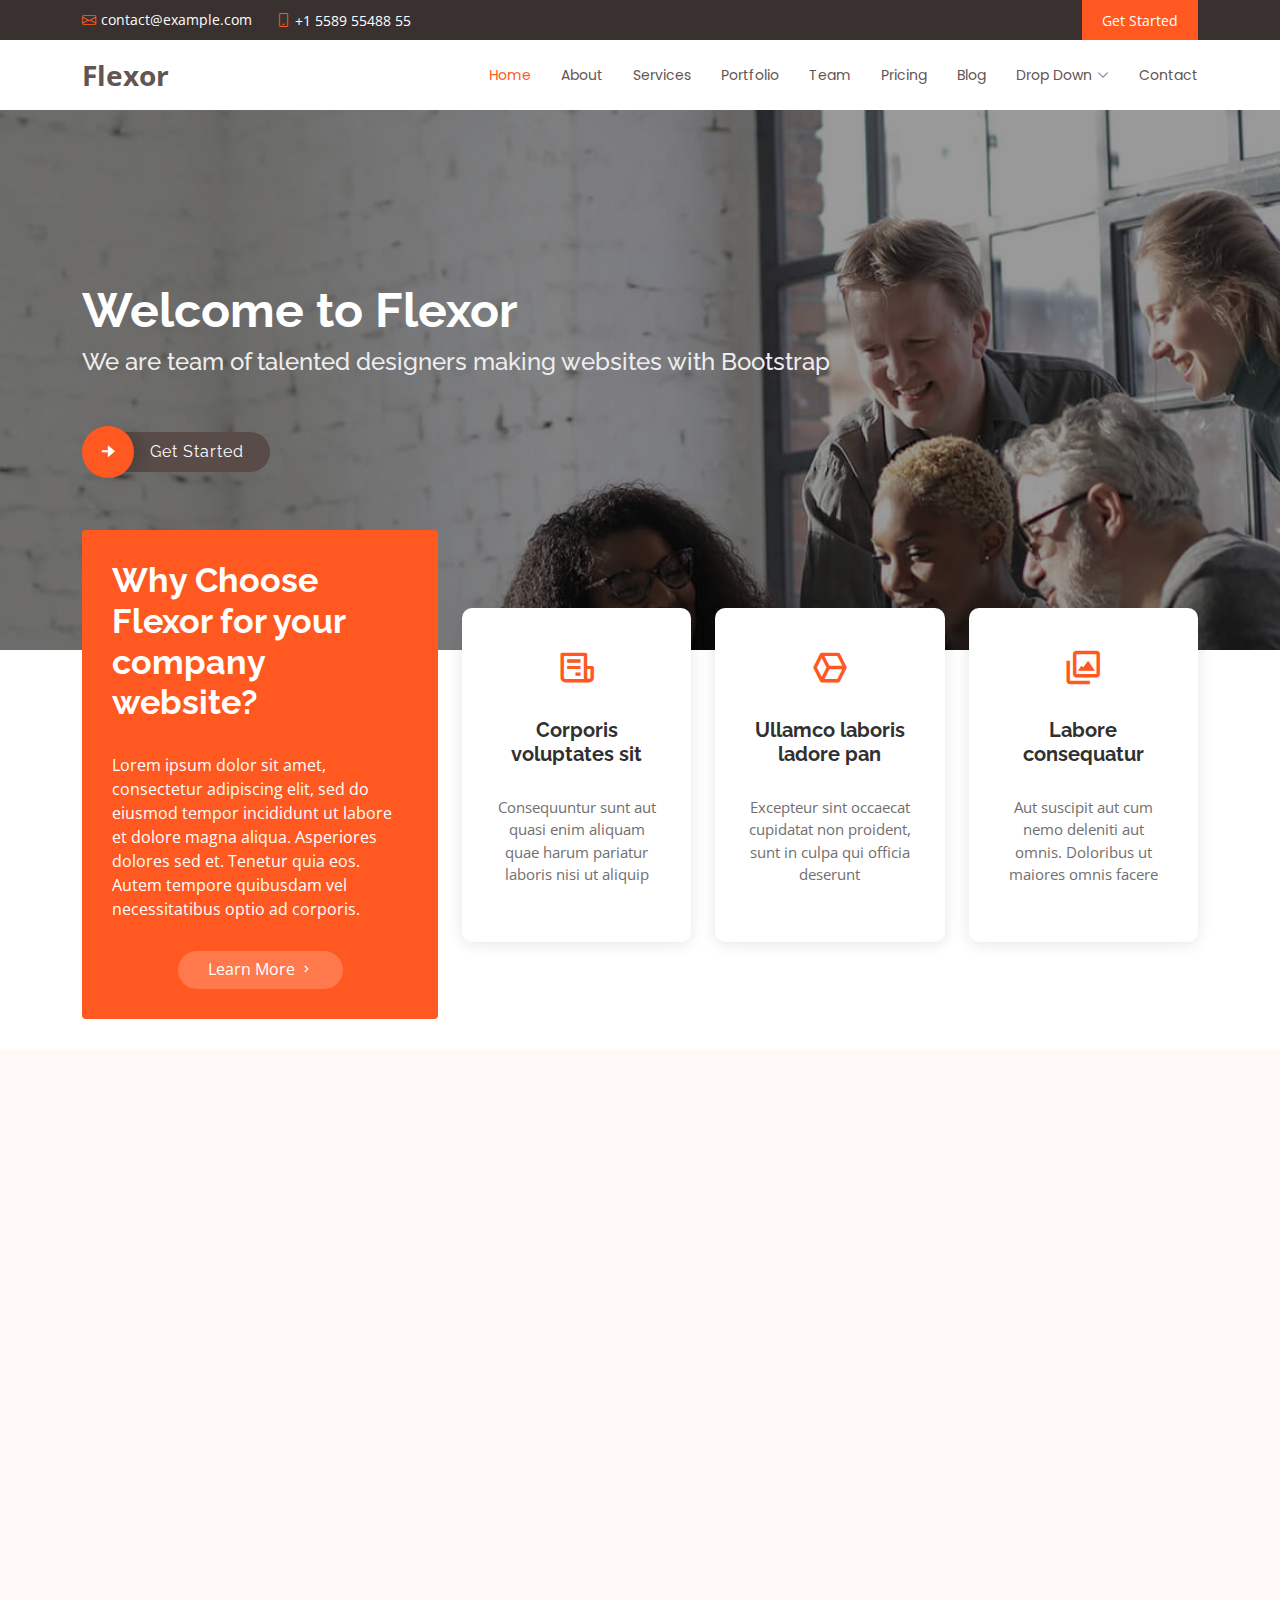
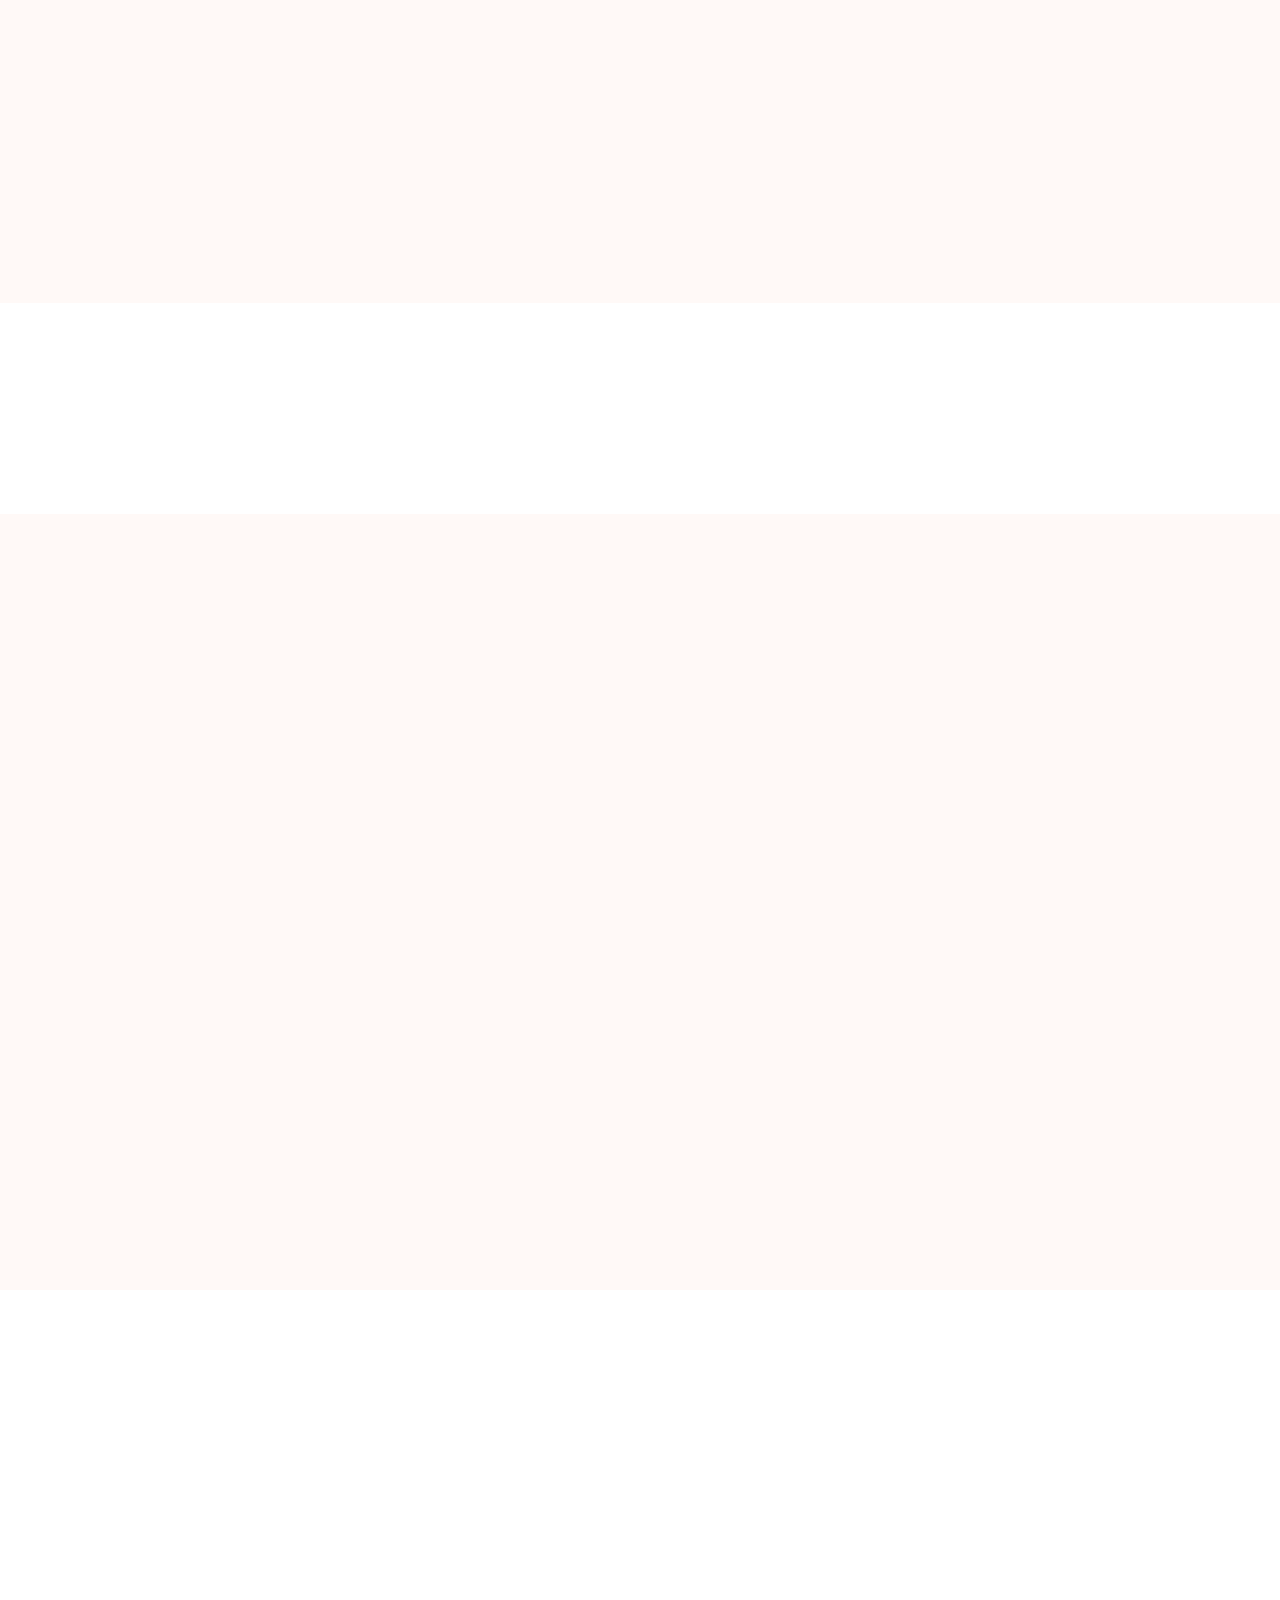
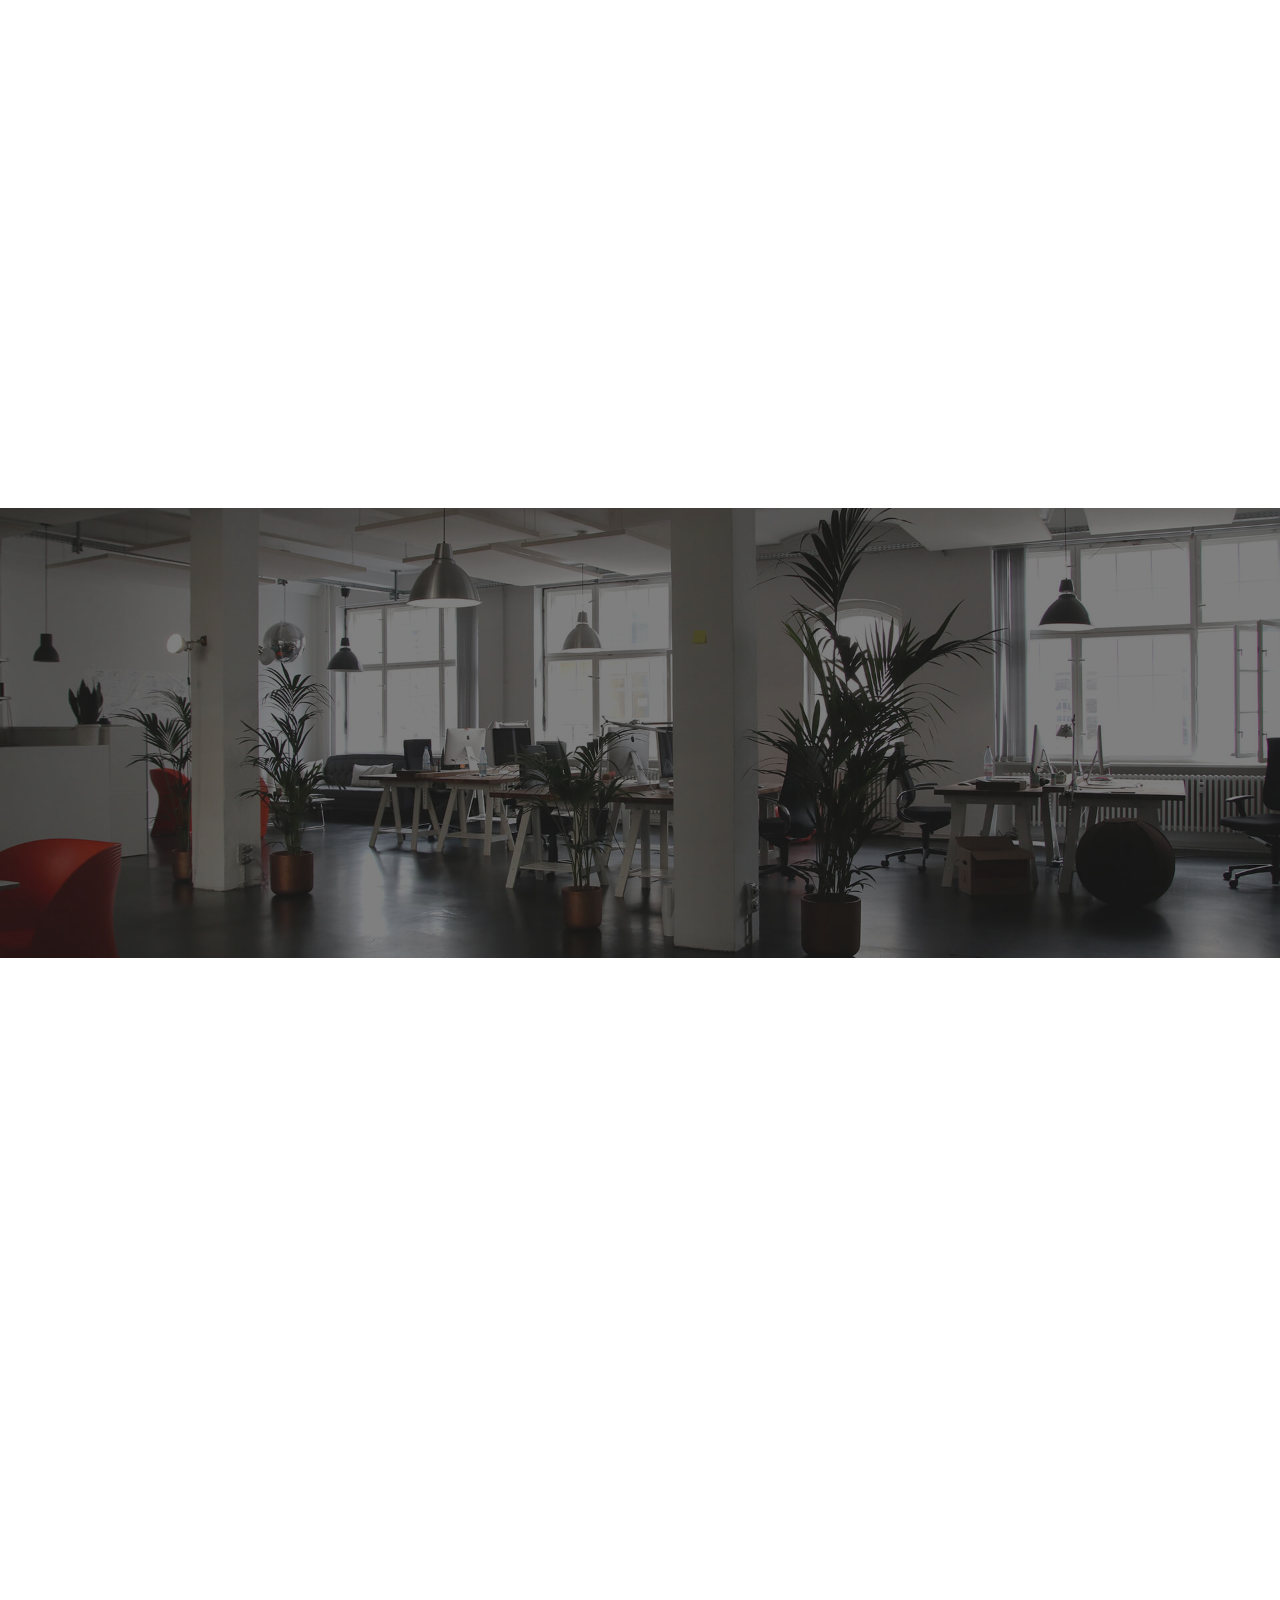
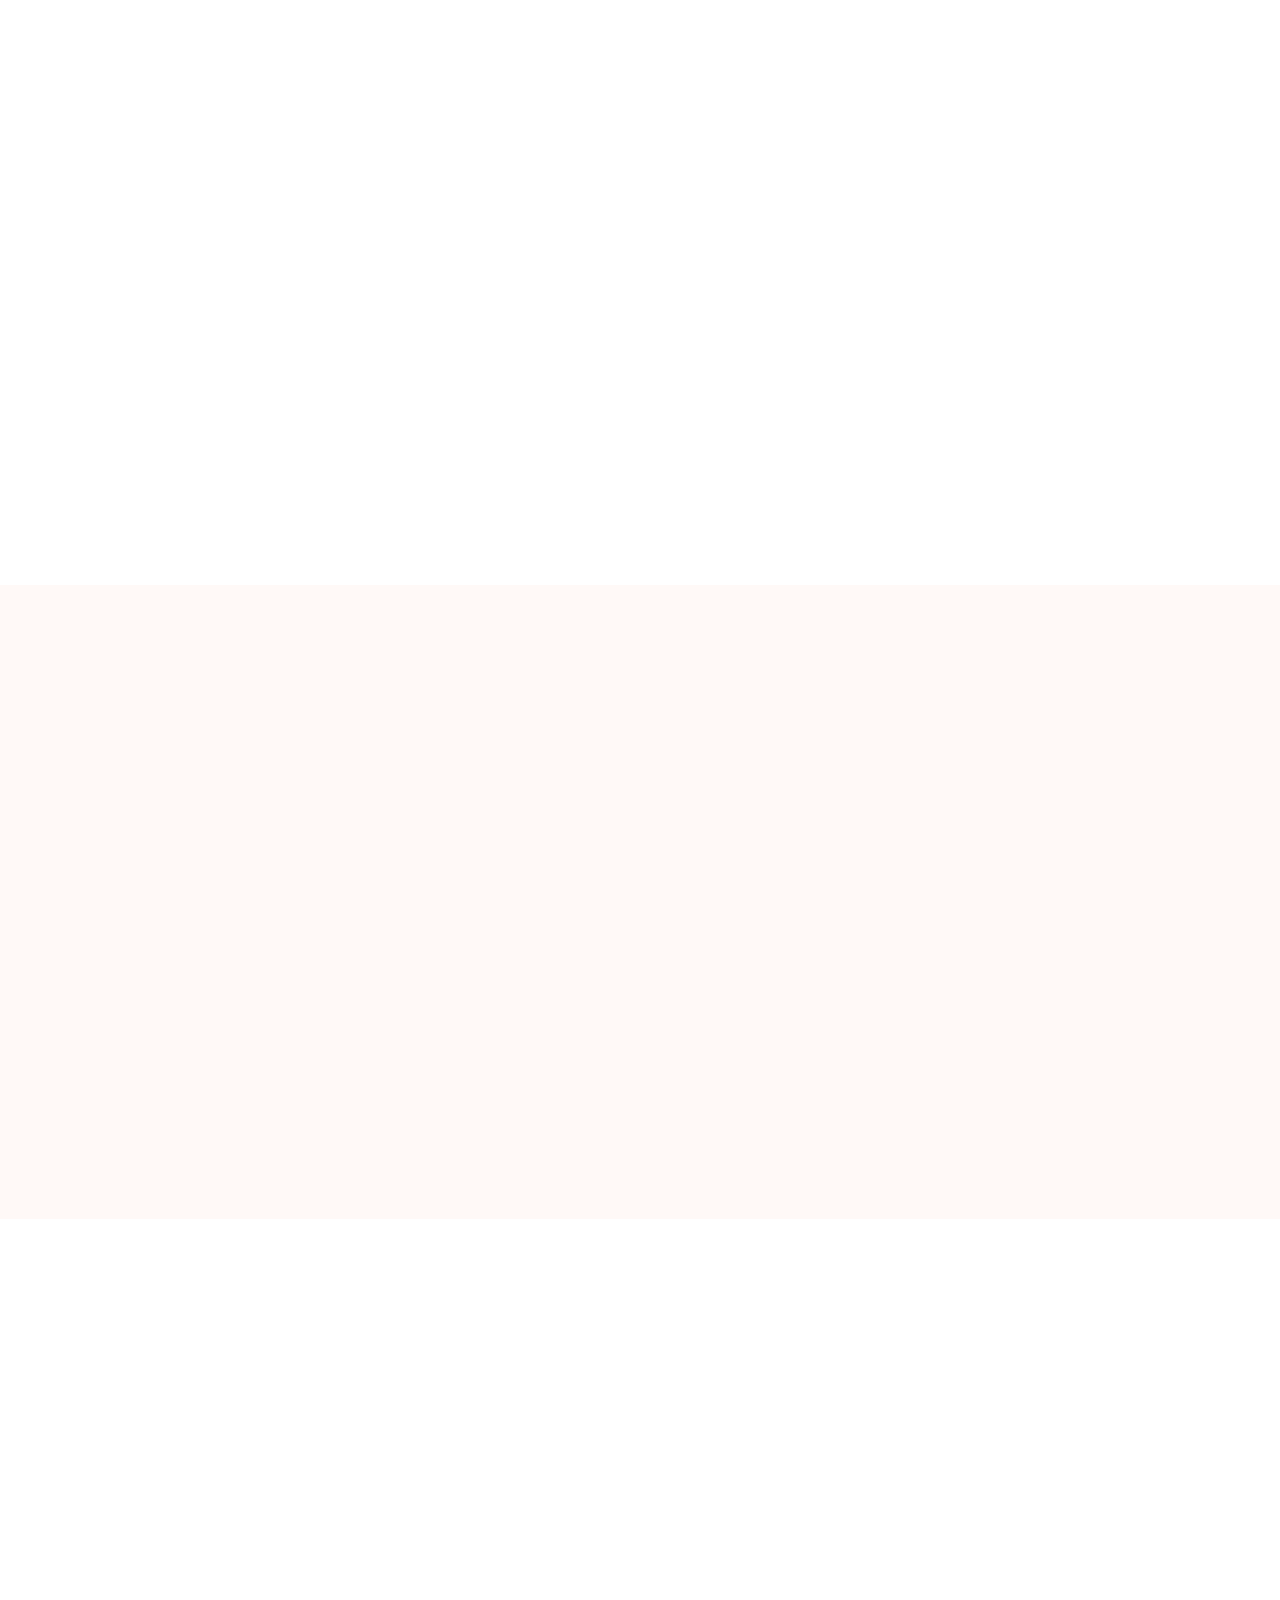
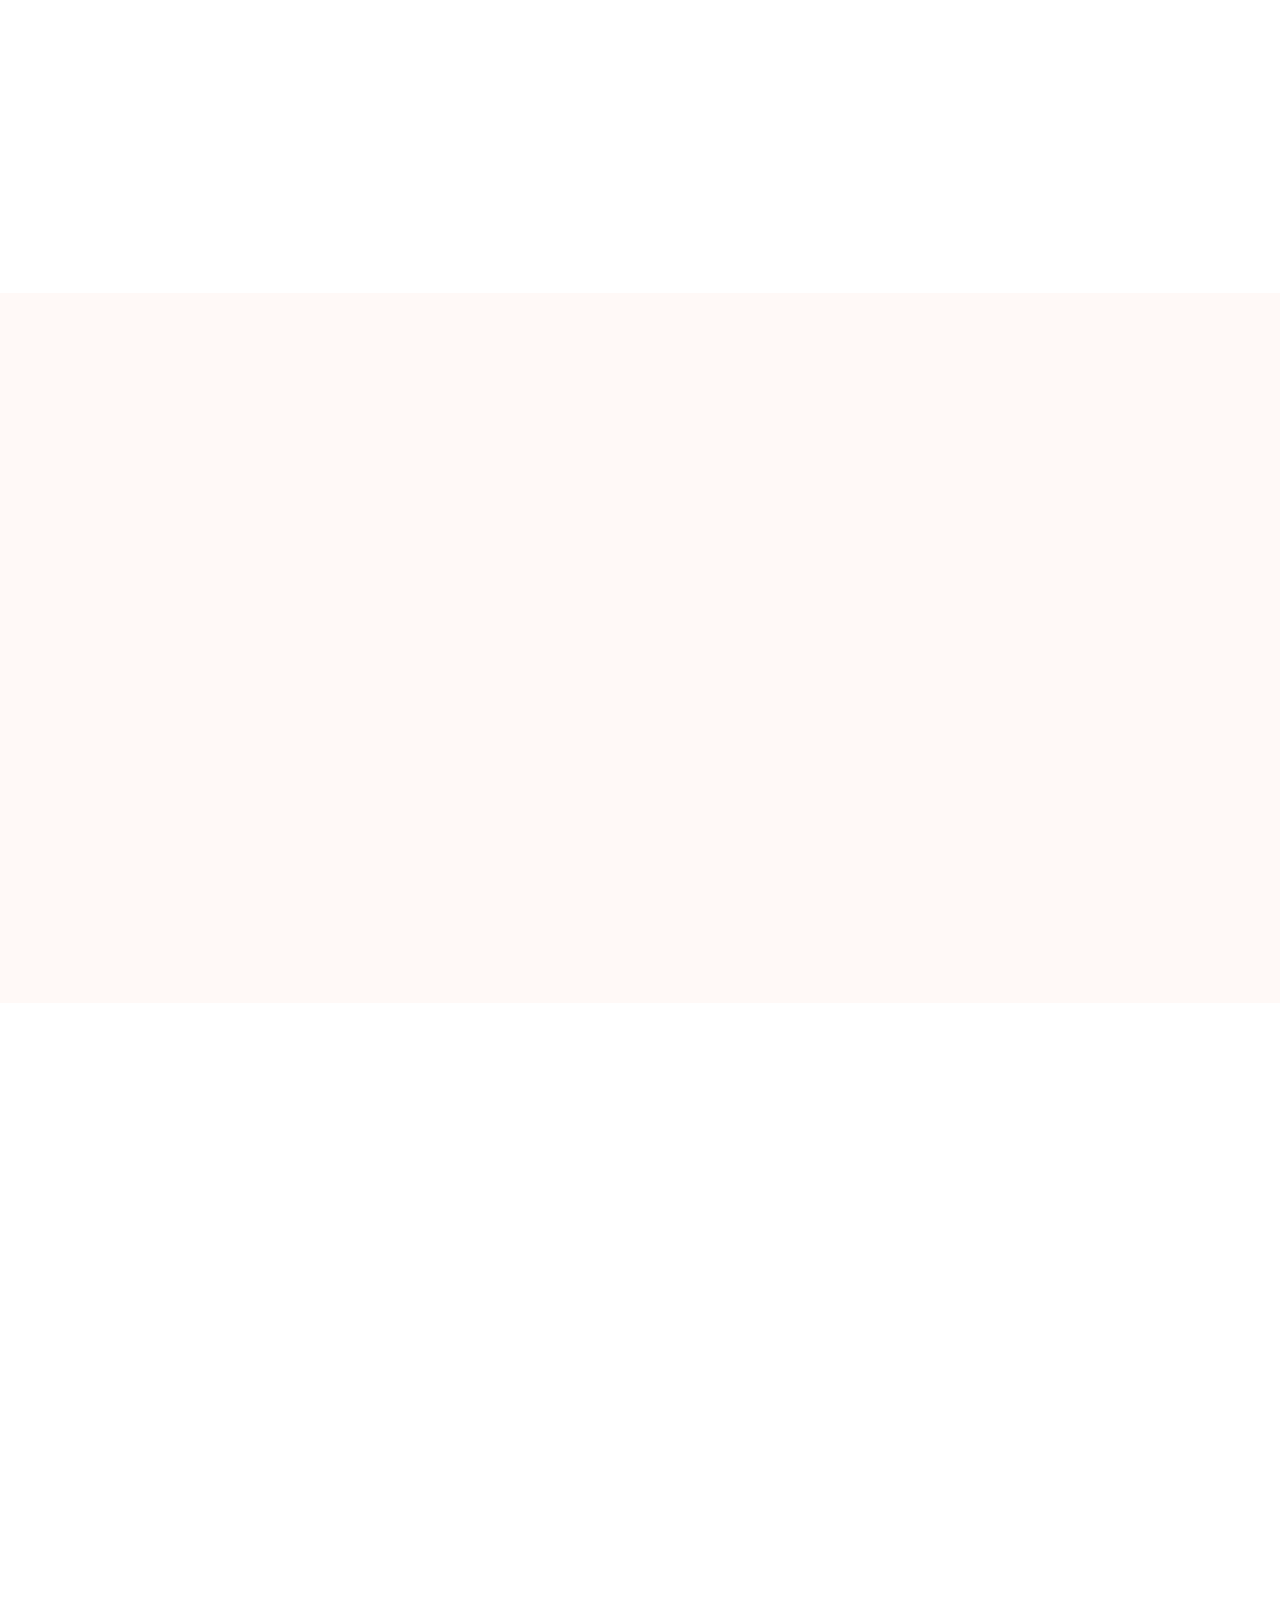
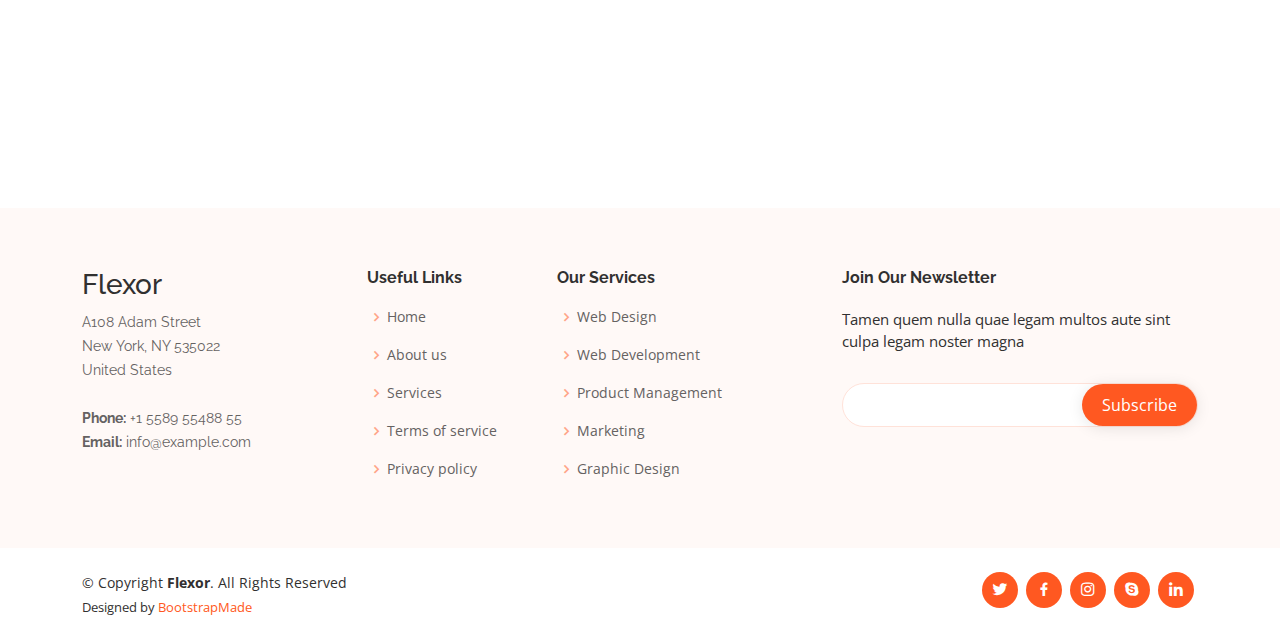
==== commit d6a5d6d1: "first init" ====
--- a/index.html
+++ b/index.html
@@ -5,7 +5,7 @@
   <meta charset="utf-8">
   <meta content="width=device-width, initial-scale=1.0" name="viewport">
 
-  <title>Scaffold Bootstrap Template - Index</title>
+  <title>Flexor Bootstrap Template - Index</title>
   <meta content="" name="description">
   <meta content="" name="keywords">
 
@@ -28,9 +28,9 @@
   <link href="assets/css/style.css" rel="stylesheet">
 
   <!-- =======================================================
-  * Template Name: Scaffold
+  * Template Name: Flexor
   * Updated: Jan 29 2024 with Bootstrap v5.3.2
-  * Template URL: https://bootstrapmade.com/scaffold-bootstrap-metro-style-template/
+  * Template URL: https://bootstrapmade.com/flexor-free-multipurpose-bootstrap-template/
   * Author: BootstrapMade.com
   * License: https://bootstrapmade.com/license/
   ======================================================== -->
@@ -38,24 +38,42 @@
 
 <body>
 
+  <!-- ======= Top Bar ======= -->
+  <section id="topbar" class="d-flex align-items-center">
+    <div class="container d-flex justify-content-center justify-content-md-between">
+      <div class="contact-info d-flex align-items-center">
+        <i class="bi bi-envelope d-flex align-items-center"><a href="mailto:contact@example.com">contact@example.com</a></i>
+        <i class="bi bi-phone d-flex align-items-center ms-4"><span>+1 5589 55488 55</span></i>
+      </div>
+
+      <div class="cta d-none d-md-flex align-items-center">
+        <a href="#about" class="scrollto">Get Started</a>
+      </div>
+    </div>
+  </section>
+
   <!-- ======= Header ======= -->
-  <header id="header" class="fixed-top d-flex align-items-center">
-    <div class="container d-flex align-items-center">
-
-      <div class="logo me-auto">
-        <h1><a href="index.html">Scaffold</a></h1>
+  <header id="header" class="d-flex align-items-center">
+    <div class="container d-flex align-items-center justify-content-between">
+
+      <div class="logo">
+        <h1><a href="index.html">Flexor</a></h1>
         <!-- Uncomment below if you prefer to use an image logo -->
         <!-- <a href="index.html"><img src="assets/img/logo.png" alt="" class="img-fluid"></a>-->
       </div>
 
-      <nav id="navbar" class="navbar order-last order-lg-0">
+      <nav id="navbar" class="navbar">
         <ul>
           <li><a class="nav-link scrollto active" href="#hero">Home</a></li>
-          <li class="dropdown"><a href="#"><span>About</span> <i class="bi bi-chevron-down"></i></a>
+          <li><a class="nav-link scrollto" href="#about">About</a></li>
+          <li><a class="nav-link scrollto" href="#services">Services</a></li>
+          <li><a class="nav-link scrollto " href="#portfolio">Portfolio</a></li>
+          <li><a class="nav-link scrollto" href="#team">Team</a></li>
+          <li><a class="nav-link scrollto" href="#pricing">Pricing</a></li>
+          <li><a href="blog.html">Blog</a></li>
+          <li class="dropdown"><a href="#"><span>Drop Down</span> <i class="bi bi-chevron-down"></i></a>
             <ul>
-              <li><a class="nav-link scrollto" href="#about">About Us</a></li>
-              <li><a class="nav-link scrollto" href="#team">Team</a></li>
-              <li><a class="nav-link scrollto" href="#testimonials">Testimonials</a></li>
+              <li><a href="#">Drop Down 1</a></li>
               <li class="dropdown"><a href="#"><span>Deep Drop Down</span> <i class="bi bi-chevron-right"></i></a>
                 <ul>
                   <li><a href="#">Deep Drop Down 1</a></li>
@@ -65,139 +83,140 @@
                   <li><a href="#">Deep Drop Down 5</a></li>
                 </ul>
               </li>
+              <li><a href="#">Drop Down 2</a></li>
+              <li><a href="#">Drop Down 3</a></li>
+              <li><a href="#">Drop Down 4</a></li>
             </ul>
           </li>
-          <li><a class="nav-link scrollto" href="#services">Services</a></li>
-          <li><a class="nav-link scrollto " href="#portfolio">Portfolio</a></li>
-          <li><a class="nav-link scrollto" href="#pricing">Pricing</a></li>
           <li><a class="nav-link scrollto" href="#contact">Contact</a></li>
         </ul>
         <i class="bi bi-list mobile-nav-toggle"></i>
       </nav><!-- .navbar -->
 
-      <div class="header-social-links d-flex align-items-center">
-        <a href="#" class="twitter"><i class="bi bi-twitter"></i></a>
-        <a href="#" class="facebook"><i class="bi bi-facebook"></i></a>
-        <a href="#" class="instagram"><i class="bi bi-instagram"></i></a>
-        <a href="#" class="linkedin"><i class="bi bi-linkedin"></i></i></a>
-      </div>
-
     </div>
   </header><!-- End Header -->
 
   <!-- ======= Hero Section ======= -->
-  <section id="hero">
-
-    <div class="container">
-      <div class="row">
-        <div class="col-lg-6 pt-5 pt-lg-0 order-2 order-lg-1 d-flex flex-column justify-content-center" data-aos="fade-up">
-          <div>
-            <h1>We design digital products that help grow businesses</h1>
-            <h2>We are team of talented designers making websites with Bootstrap</h2>
-            <a href="#about" class="btn-get-started scrollto">Get Started</a>
-          </div>
-        </div>
-        <div class="col-lg-6 order-1 order-lg-2 hero-img" data-aos="fade-left">
-          <img src="assets/img/hero-img.png" class="img-fluid" alt="">
-        </div>
+  <section id="hero" class="d-flex flex-column justify-content-center align-items-center">
+    <div class="container" data-aos="fade-in">
+      <h1>Welcome to Flexor</h1>
+      <h2>We are team of talented designers making websites with Bootstrap</h2>
+      <div class="d-flex align-items-center">
+        <i class="bx bxs-right-arrow-alt get-started-icon"></i>
+        <a href="#about" class="btn-get-started scrollto">Get Started</a>
       </div>
     </div>
-
   </section><!-- End Hero -->
 
   <main id="main">
 
+    <!-- ======= Why Us Section ======= -->
+    <section id="why-us" class="why-us">
+      <div class="container">
+
+        <div class="row">
+          <div class="col-xl-4 col-lg-5" data-aos="fade-up">
+            <div class="content">
+              <h3>Why Choose Flexor for your company website?</h3>
+              <p>
+                Lorem ipsum dolor sit amet, consectetur adipiscing elit, sed do eiusmod tempor incididunt ut labore et dolore magna aliqua.
+                Asperiores dolores sed et. Tenetur quia eos. Autem tempore quibusdam vel necessitatibus optio ad corporis.
+              </p>
+              <div class="text-center">
+                <a href="#" class="more-btn">Learn More <i class="bx bx-chevron-right"></i></a>
+              </div>
+            </div>
+          </div>
+          <div class="col-xl-8 col-lg-7 d-flex">
+            <div class="icon-boxes d-flex flex-column justify-content-center">
+              <div class="row">
+                <div class="col-xl-4 d-flex align-items-stretch" data-aos="fade-up" data-aos-delay="100">
+                  <div class="icon-box mt-4 mt-xl-0">
+                    <i class="bx bx-receipt"></i>
+                    <h4>Corporis voluptates sit</h4>
+                    <p>Consequuntur sunt aut quasi enim aliquam quae harum pariatur laboris nisi ut aliquip</p>
+                  </div>
+                </div>
+                <div class="col-xl-4 d-flex align-items-stretch" data-aos="fade-up" data-aos-delay="200">
+                  <div class="icon-box mt-4 mt-xl-0">
+                    <i class="bx bx-cube-alt"></i>
+                    <h4>Ullamco laboris ladore pan</h4>
+                    <p>Excepteur sint occaecat cupidatat non proident, sunt in culpa qui officia deserunt</p>
+                  </div>
+                </div>
+                <div class="col-xl-4 d-flex align-items-stretch" data-aos="fade-up" data-aos-delay="300">
+                  <div class="icon-box mt-4 mt-xl-0">
+                    <i class="bx bx-images"></i>
+                    <h4>Labore consequatur</h4>
+                    <p>Aut suscipit aut cum nemo deleniti aut omnis. Doloribus ut maiores omnis facere</p>
+                  </div>
+                </div>
+              </div>
+            </div>
+          </div>
+        </div>
+
+      </div>
+    </section><!-- End Why Us Section -->
+
     <!-- ======= About Section ======= -->
-    <section id="about" class="about">
+    <section id="about" class="about section-bg">
       <div class="container">
 
         <div class="row">
-          <div class="col-lg-6" data-aos="zoom-in">
-            <img src="assets/img/about.jpg" class="img-fluid" alt="">
-          </div>
-          <div class="col-lg-6 d-flex flex-column justify-contents-center" data-aos="fade-left">
-            <div class="content pt-4 pt-lg-0">
-              <h3>Learn more about us</h3>
-              <p class="fst-italic">
-                Lorem ipsum dolor sit amet, consectetur adipiscing elit, sed do eiusmod tempor incididunt ut labore et dolore
-                magna aliqua.
-              </p>
-              <ul>
-                <li><i class="bi bi-check-circle"></i> Ullamco laboris nisi ut aliquip ex ea commodo consequat.</li>
-                <li><i class="bi bi-check-circle"></i> Duis aute irure dolor in reprehenderit in voluptate velit.</li>
-                <li><i class="bi bi-check-circle"></i> Ullamco laboris nisi ut aliquip ex ea commodo consequat. Duis aute irure dolor in reprehenderit in voluptate trideta storacalaperd</li>
-              </ul>
-              <p>
-                Ullamco laboris nisi ut aliquip ex ea commodo consequat. Duis aute irure dolor in reprehenderit in voluptate tera noden carma palorp mades tera.
-              </p>
-            </div>
+          <div class="col-xl-5 col-lg-6 video-box d-flex justify-content-center align-items-stretch position-relative" data-aos="fade-right">
+            <a href="https://www.youtube.com/watch?v=jDDaplaOz7Q" class="glightbox play-btn mb-4"></a>
+          </div>
+
+          <div class="col-xl-7 col-lg-6 icon-boxes d-flex flex-column align-items-stretch justify-content-center py-5 px-lg-5">
+            <h4 data-aos="fade-up">About us</h4>
+            <h3 data-aos="fade-up">Enim quis est voluptatibus aliquid consequatur fugiat</h3>
+            <p data-aos="fade-up">Esse voluptas cumque vel exercitationem. Reiciendis est hic accusamus. Non ipsam et sed minima temporibus laudantium. Soluta voluptate sed facere corporis dolores excepturi. Libero laboriosam sint et id nulla tenetur. Suscipit aut voluptate.</p>
+
+            <div class="icon-box" data-aos="fade-up">
+              <div class="icon"><i class="bx bx-fingerprint"></i></div>
+              <h4 class="title"><a href="">Lorem Ipsum</a></h4>
+              <p class="description">Voluptatum deleniti atque corrupti quos dolores et quas molestias excepturi sint occaecati cupiditate non provident</p>
+            </div>
+
+            <div class="icon-box" data-aos="fade-up" data-aos-delay="100">
+              <div class="icon"><i class="bx bx-gift"></i></div>
+              <h4 class="title"><a href="">Nemo Enim</a></h4>
+              <p class="description">At vero eos et accusamus et iusto odio dignissimos ducimus qui blanditiis praesentium voluptatum deleniti atque</p>
+            </div>
+
+            <div class="icon-box" data-aos="fade-up" data-aos-delay="200">
+              <div class="icon"><i class="bx bx-atom"></i></div>
+              <h4 class="title"><a href="">Dine Pad</a></h4>
+              <p class="description">Explicabo est voluptatum asperiores consequatur magnam. Et veritatis odit. Sunt aut deserunt minus aut eligendi omnis</p>
+            </div>
+
           </div>
         </div>
 
       </div>
     </section><!-- End About Section -->
 
-    <!-- ======= Features Section ======= -->
-    <section id="features" class="features">
-      <div class="container">
-
-        <div class="row">
-          <div class="col-lg-6 mt-2 mb-tg-0 order-2 order-lg-1">
-            <ul class="nav nav-tabs flex-column">
-              <li class="nav-item" data-aos="fade-up">
-                <a class="nav-link active show" data-bs-toggle="tab" href="#tab-1">
-                  <h4>Modi sit est</h4>
-                  <p>Quis excepturi porro totam sint earum quo nulla perspiciatis eius.</p>
-                </a>
-              </li>
-              <li class="nav-item mt-2" data-aos="fade-up" data-aos-delay="100">
-                <a class="nav-link" data-bs-toggle="tab" href="#tab-2">
-                  <h4>Unde praesentium sed</h4>
-                  <p>Voluptas vel esse repudiandae quo excepturi.</p>
-                </a>
-              </li>
-              <li class="nav-item mt-2" data-aos="fade-up" data-aos-delay="200">
-                <a class="nav-link" data-bs-toggle="tab" href="#tab-3">
-                  <h4>Pariatur explicabo vel</h4>
-                  <p>Velit veniam ipsa sit nihil blanditiis mollitia natus.</p>
-                </a>
-              </li>
-              <li class="nav-item mt-2" data-aos="fade-up" data-aos-delay="300">
-                <a class="nav-link" data-bs-toggle="tab" href="#tab-4">
-                  <h4>Nostrum qui quasi</h4>
-                  <p>Ratione hic sapiente nostrum doloremque illum nulla praesentium id</p>
-                </a>
-              </li>
-            </ul>
-          </div>
-          <div class="col-lg-6 order-1 order-lg-2" data-aos="zoom-in">
-            <div class="tab-content">
-              <div class="tab-pane active show" id="tab-1">
-                <figure>
-                  <img src="assets/img/features-1.png" alt="" class="img-fluid">
-                </figure>
-              </div>
-              <div class="tab-pane" id="tab-2">
-                <figure>
-                  <img src="assets/img/features-2.png" alt="" class="img-fluid">
-                </figure>
-              </div>
-              <div class="tab-pane" id="tab-3">
-                <figure>
-                  <img src="assets/img/features-3.png" alt="" class="img-fluid">
-                </figure>
-              </div>
-              <div class="tab-pane" id="tab-4">
-                <figure>
-                  <img src="assets/img/features-4.png" alt="" class="img-fluid">
-                </figure>
-              </div>
-            </div>
-          </div>
-        </div>
-
-      </div>
-    </section><!-- End Features Section -->
+    <!-- ======= Clients Section ======= -->
+    <section id="clients" class="clients">
+      <div class="container" data-aos="fade-up">
+
+        <div class="clients-slider swiper">
+          <div class="swiper-wrapper align-items-center">
+            <div class="swiper-slide"><img src="assets/img/clients/client-1.png" class="img-fluid" alt=""></div>
+            <div class="swiper-slide"><img src="assets/img/clients/client-2.png" class="img-fluid" alt=""></div>
+            <div class="swiper-slide"><img src="assets/img/clients/client-3.png" class="img-fluid" alt=""></div>
+            <div class="swiper-slide"><img src="assets/img/clients/client-4.png" class="img-fluid" alt=""></div>
+            <div class="swiper-slide"><img src="assets/img/clients/client-5.png" class="img-fluid" alt=""></div>
+            <div class="swiper-slide"><img src="assets/img/clients/client-6.png" class="img-fluid" alt=""></div>
+            <div class="swiper-slide"><img src="assets/img/clients/client-7.png" class="img-fluid" alt=""></div>
+            <div class="swiper-slide"><img src="assets/img/clients/client-8.png" class="img-fluid" alt=""></div>
+          </div>
+          <div class="swiper-pagination"></div>
+        </div>
+
+      </div>
+    </section><!-- End Clients Section -->
 
     <!-- ======= Services Section ======= -->
     <section id="services" class="services section-bg">
@@ -209,54 +228,190 @@
         </div>
 
         <div class="row">
-          <div class="col-md-6 col-lg-3 d-flex align-items-stretch mb-5 mb-lg-0" data-aos="zoom-in">
-            <div class="icon-box icon-box-pink">
-              <div class="icon"><i class="bx bxl-dribbble"></i></div>
+          <div class="col-lg-4 col-md-6" data-aos="fade-up">
+            <div class="icon-box">
+              <div class="icon"><i class="bi bi-briefcase"></i></div>
               <h4 class="title"><a href="">Lorem Ipsum</a></h4>
-              <p class="description">Voluptatum deleniti atque corrupti quos dolores et quas molestias excepturi sint occaecati cupiditate</p>
-            </div>
-          </div>
-
-          <div class="col-md-6 col-lg-3 d-flex align-items-stretch mb-5 mb-lg-0" data-aos="zoom-in" data-aos-delay="100">
-            <div class="icon-box icon-box-cyan">
-              <div class="icon"><i class="bx bx-file"></i></div>
+              <p class="description">Voluptatum deleniti atque corrupti quos dolores et quas molestias excepturi sint occaecati cupiditate non provident</p>
+            </div>
+          </div>
+          <div class="col-lg-4 col-md-6" data-aos="fade-up" data-aos-delay="100">
+            <div class="icon-box">
+              <div class="icon"><i class="bi bi-card-checklist"></i></div>
+              <h4 class="title"><a href="">Dolor Sitema</a></h4>
+              <p class="description">Minim veniam, quis nostrud exercitation ullamco laboris nisi ut aliquip ex ea commodo consequat tarad limino ata</p>
+            </div>
+          </div>
+          <div class="col-lg-4 col-md-6" data-aos="fade-up" data-aos-delay="200">
+            <div class="icon-box">
+              <div class="icon"><i class="bi bi-bar-chart"></i></div>
               <h4 class="title"><a href="">Sed ut perspiciatis</a></h4>
-              <p class="description">Duis aute irure dolor in reprehenderit in voluptate velit esse cillum dolore eu fugiat nulla</p>
-            </div>
-          </div>
-
-          <div class="col-md-6 col-lg-3 d-flex align-items-stretch mb-5 mb-lg-0" data-aos="zoom-in" data-aos-delay="200">
-            <div class="icon-box icon-box-green">
-              <div class="icon"><i class="bx bx-tachometer"></i></div>
+              <p class="description">Duis aute irure dolor in reprehenderit in voluptate velit esse cillum dolore eu fugiat nulla pariatur</p>
+            </div>
+          </div>
+          <div class="col-lg-4 col-md-6" data-aos="fade-up" data-aos-delay="300">
+            <div class="icon-box">
+              <div class="icon"><i class="bi bi-binoculars"></i></div>
               <h4 class="title"><a href="">Magni Dolores</a></h4>
-              <p class="description">Excepteur sint occaecat cupidatat non proident, sunt in culpa qui officia deserunt mollit anim</p>
-            </div>
-          </div>
-
-          <div class="col-md-6 col-lg-3 d-flex align-items-stretch mb-5 mb-lg-0" data-aos="zoom-in" data-aos-delay="300">
-            <div class="icon-box icon-box-blue">
-              <div class="icon"><i class="bx bx-world"></i></div>
+              <p class="description">Excepteur sint occaecat cupidatat non proident, sunt in culpa qui officia deserunt mollit anim id est laborum</p>
+            </div>
+          </div>
+          <div class="col-lg-4 col-md-6" data-aos="fade-up" data-aos-delay="400">
+            <div class="icon-box">
+              <div class="icon"><i class="bi bi-brightness-high"></i></div>
               <h4 class="title"><a href="">Nemo Enim</a></h4>
-              <p class="description">At vero eos et accusamus et iusto odio dignissimos ducimus qui blanditiis praesentium voluptatum</p>
-            </div>
-          </div>
-
+              <p class="description">At vero eos et accusamus et iusto odio dignissimos ducimus qui blanditiis praesentium voluptatum deleniti atque</p>
+            </div>
+          </div>
+          <div class="col-lg-4 col-md-6" data-aos="fade-up" data-aos-delay="500">
+            <div class="icon-box">
+              <div class="icon"><i class="bi bi-calendar4-week"></i></div>
+              <h4 class="title"><a href="">Eiusmod Tempor</a></h4>
+              <p class="description">Et harum quidem rerum facilis est et expedita distinctio. Nam libero tempore, cum soluta nobis est eligendi</p>
+            </div>
+          </div>
         </div>
 
       </div>
     </section><!-- End Services Section -->
+
+    <!-- ======= Values Section ======= -->
+    <section id="values" class="values">
+      <div class="container">
+
+        <div class="row">
+          <div class="col-md-6 d-flex align-items-stretch" data-aos="fade-up">
+            <div class="card" style="background-image: url(assets/img/values-1.jpg);">
+              <div class="card-body">
+                <h5 class="card-title"><a href="">Our Mission</a></h5>
+                <p class="card-text">Lorem ipsum dolor sit amet, consectetur elit, sed do eiusmod tempor ut labore et dolore magna aliqua.</p>
+                <div class="read-more"><a href="#"><i class="bi bi-arrow-right"></i> Read More</a></div>
+              </div>
+            </div>
+          </div>
+          <div class="col-md-6 d-flex align-items-stretch mt-4 mt-md-0" data-aos="fade-up" data-aos-delay="100">
+            <div class="card" style="background-image: url(assets/img/values-2.jpg);">
+              <div class="card-body">
+                <h5 class="card-title"><a href="">Our Plan</a></h5>
+                <p class="card-text">Sed ut perspiciatis unde omnis iste natus error sit voluptatem doloremque laudantium, totam rem.</p>
+                <div class="read-more"><a href="#"><i class="bi bi-arrow-right"></i> Read More</a></div>
+              </div>
+            </div>
+
+          </div>
+          <div class="col-md-6 d-flex align-items-stretch mt-4" data-aos="fade-up" data-aos-delay="200">
+            <div class="card" style="background-image: url(assets/img/values-3.jpg);">
+              <div class="card-body">
+                <h5 class="card-title"><a href="">Our Vision</a></h5>
+                <p class="card-text">Nemo enim ipsam voluptatem quia voluptas sit aut odit aut fugit, sed quia magni dolores.</p>
+                <div class="read-more"><a href="#"><i class="bi bi-arrow-right"></i> Read More</a></div>
+              </div>
+            </div>
+          </div>
+          <div class="col-md-6 d-flex align-items-stretch mt-4" data-aos="fade-up" data-aos-delay="300">
+            <div class="card" style="background-image: url(assets/img/values-4.jpg);">
+              <div class="card-body">
+                <h5 class="card-title"><a href="">Our Care</a></h5>
+                <p class="card-text">Nostrum eum sed et autem dolorum perspiciatis. Magni porro quisquam laudantium voluptatem.</p>
+                <div class="read-more"><a href="#"><i class="bi bi-arrow-right"></i> Read More</a></div>
+              </div>
+            </div>
+          </div>
+        </div>
+
+      </div>
+    </section><!-- End Values Section -->
+
+    <!-- ======= Testimonials Section ======= -->
+    <section id="testimonials" class="testimonials">
+      <div class="container position-relative" data-aos="fade-up">
+
+        <div class="testimonials-slider swiper" data-aos="fade-up" data-aos-delay="100">
+          <div class="swiper-wrapper">
+
+            <div class="swiper-slide">
+              <div class="testimonial-item">
+                <img src="assets/img/testimonials/testimonials-1.jpg" class="testimonial-img" alt="">
+                <h3>Saul Goodman</h3>
+                <h4>Ceo &amp; Founder</h4>
+                <p>
+                  <i class="bx bxs-quote-alt-left quote-icon-left"></i>
+                  Proin iaculis purus consequat sem cure digni ssim donec porttitora entum suscipit rhoncus. Accusantium quam, ultricies eget id, aliquam eget nibh et. Maecen aliquam, risus at semper.
+                  <i class="bx bxs-quote-alt-right quote-icon-right"></i>
+                </p>
+              </div>
+            </div><!-- End testimonial item -->
+
+            <div class="swiper-slide">
+              <div class="testimonial-item">
+                <img src="assets/img/testimonials/testimonials-2.jpg" class="testimonial-img" alt="">
+                <h3>Sara Wilsson</h3>
+                <h4>Designer</h4>
+                <p>
+                  <i class="bx bxs-quote-alt-left quote-icon-left"></i>
+                  Export tempor illum tamen malis malis eram quae irure esse labore quem cillum quid cillum eram malis quorum velit fore eram velit sunt aliqua noster fugiat irure amet legam anim culpa.
+                  <i class="bx bxs-quote-alt-right quote-icon-right"></i>
+                </p>
+              </div>
+            </div><!-- End testimonial item -->
+
+            <div class="swiper-slide">
+              <div class="testimonial-item">
+                <img src="assets/img/testimonials/testimonials-3.jpg" class="testimonial-img" alt="">
+                <h3>Jena Karlis</h3>
+                <h4>Store Owner</h4>
+                <p>
+                  <i class="bx bxs-quote-alt-left quote-icon-left"></i>
+                  Enim nisi quem export duis labore cillum quae magna enim sint quorum nulla quem veniam duis minim tempor labore quem eram duis noster aute amet eram fore quis sint minim.
+                  <i class="bx bxs-quote-alt-right quote-icon-right"></i>
+                </p>
+              </div>
+            </div><!-- End testimonial item -->
+
+            <div class="swiper-slide">
+              <div class="testimonial-item">
+                <img src="assets/img/testimonials/testimonials-4.jpg" class="testimonial-img" alt="">
+                <h3>Matt Brandon</h3>
+                <h4>Freelancer</h4>
+                <p>
+                  <i class="bx bxs-quote-alt-left quote-icon-left"></i>
+                  Fugiat enim eram quae cillum dolore dolor amet nulla culpa multos export minim fugiat minim velit minim dolor enim duis veniam ipsum anim magna sunt elit fore quem dolore labore illum veniam.
+                  <i class="bx bxs-quote-alt-right quote-icon-right"></i>
+                </p>
+              </div>
+            </div><!-- End testimonial item -->
+
+            <div class="swiper-slide">
+              <div class="testimonial-item">
+                <img src="assets/img/testimonials/testimonials-5.jpg" class="testimonial-img" alt="">
+                <h3>John Larson</h3>
+                <h4>Entrepreneur</h4>
+                <p>
+                  <i class="bx bxs-quote-alt-left quote-icon-left"></i>
+                  Quis quorum aliqua sint quem legam fore sunt eram irure aliqua veniam tempor noster veniam enim culpa labore duis sunt culpa nulla illum cillum fugiat legam esse veniam culpa fore nisi cillum quid.
+                  <i class="bx bxs-quote-alt-right quote-icon-right"></i>
+                </p>
+              </div>
+            </div><!-- End testimonial item -->
+
+          </div>
+          <div class="swiper-pagination"></div>
+        </div>
+
+      </div>
+    </section><!-- End Testimonials Section -->
 
     <!-- ======= Portfolio Section ======= -->
     <section id="portfolio" class="portfolio">
       <div class="container">
 
-        <div class="section-title" data-aos="fade-up">
-          <h2>Portfolio</h2>
-          <p>Magnam dolores commodi suscipit. Necessitatibus eius consequatur ex aliquid fuga eum quidem. Sit sint consectetur velit. Quisquam quos quisquam cupiditate. Et nemo qui impedit suscipit alias ea. Quia fugiat sit in iste officiis commodi quidem hic quas.</p>
-        </div>
-
-        <div class="row">
-          <div class="col-lg-12 d-flex justify-content-center" data-aos="fade-up" data-aos-delay="100">
+        <div class="section-title">
+          <h2 data-aos="fade-up">Portfolio</h2>
+          <p data-aos="fade-up">Magnam dolores commodi suscipit. Necessitatibus eius consequatur ex aliquid fuga eum quidem. Sit sint consectetur velit. Quisquam quos quisquam cupiditate. Et nemo qui impedit suscipit alias ea. Quia fugiat sit in iste officiis commodi quidem hic quas.</p>
+        </div>
+
+        <div class="row" data-aos="fade-up" data-aos-delay="100">
+          <div class="col-lg-12 d-flex justify-content-center">
             <ul id="portfolio-flters">
               <li data-filter="*" class="filter-active">All</li>
               <li data-filter=".filter-app">App</li>
@@ -269,128 +424,92 @@
         <div class="row portfolio-container" data-aos="fade-up" data-aos-delay="200">
 
           <div class="col-lg-4 col-md-6 portfolio-item filter-app">
-            <div class="portfolio-wrap">
-              <img src="assets/img/portfolio/portfolio-1.jpg" class="img-fluid" alt="">
-              <div class="portfolio-info">
-                <h4>App 1</h4>
-                <p>App</p>
-              </div>
-              <div class="portfolio-links">
-                <a href="assets/img/portfolio/portfolio-1.jpg" data-gallery="portfolioGallery" class="portfolio-lightbox" title="App 1"><i class="bx bx-plus"></i></a>
-                <a href="portfolio-details.html" title="More Details"><i class="bx bx-link"></i></a>
-              </div>
+            <img src="assets/img/portfolio/portfolio-1.jpg" class="img-fluid" alt="">
+            <div class="portfolio-info">
+              <h4>App 1</h4>
+              <p>App</p>
+              <a href="assets/img/portfolio/portfolio-1.jpg" data-gallery="portfolioGallery" class="portfolio-lightbox preview-link" title="App 1"><i class="bx bx-plus"></i></a>
+              <a href="portfolio-details.html" class="details-link" title="More Details"><i class="bx bx-link"></i></a>
             </div>
           </div>
 
           <div class="col-lg-4 col-md-6 portfolio-item filter-web">
-            <div class="portfolio-wrap">
-              <img src="assets/img/portfolio/portfolio-2.jpg" class="img-fluid" alt="">
-              <div class="portfolio-info">
-                <h4>Web 3</h4>
-                <p>Web</p>
-              </div>
-              <div class="portfolio-links">
-                <a href="assets/img/portfolio/portfolio-2.jpg" data-gallery="portfolioGallery" class="portfolio-lightbox" title="Web 3"><i class="bx bx-plus"></i></a>
-                <a href="portfolio-details.html" title="More Details"><i class="bx bx-link"></i></a>
-              </div>
+            <img src="assets/img/portfolio/portfolio-2.jpg" class="img-fluid" alt="">
+            <div class="portfolio-info">
+              <h4>Web 3</h4>
+              <p>Web</p>
+              <a href="assets/img/portfolio/portfolio-2.jpg" data-gallery="portfolioGallery" class="portfolio-lightbox preview-link" title="Web 3"><i class="bx bx-plus"></i></a>
+              <a href="portfolio-details.html" class="details-link" title="More Details"><i class="bx bx-link"></i></a>
             </div>
           </div>
 
           <div class="col-lg-4 col-md-6 portfolio-item filter-app">
-            <div class="portfolio-wrap">
-              <img src="assets/img/portfolio/portfolio-3.jpg" class="img-fluid" alt="">
-              <div class="portfolio-info">
-                <h4>App 2</h4>
-                <p>App</p>
-              </div>
-              <div class="portfolio-links">
-                <a href="assets/img/portfolio/portfolio-3.jpg" data-gallery="portfolioGallery" class="portfolio-lightbox" title="App 2"><i class="bx bx-plus"></i></a>
-                <a href="portfolio-details.html" title="More Details"><i class="bx bx-link"></i></a>
-              </div>
+            <img src="assets/img/portfolio/portfolio-3.jpg" class="img-fluid" alt="">
+            <div class="portfolio-info">
+              <h4>App 2</h4>
+              <p>App</p>
+              <a href="assets/img/portfolio/portfolio-3.jpg" data-gallery="portfolioGallery" class="portfolio-lightbox preview-link" title="App 2"><i class="bx bx-plus"></i></a>
+              <a href="portfolio-details.html" class="details-link" title="More Details"><i class="bx bx-link"></i></a>
             </div>
           </div>
 
           <div class="col-lg-4 col-md-6 portfolio-item filter-card">
-            <div class="portfolio-wrap">
-              <img src="assets/img/portfolio/portfolio-4.jpg" class="img-fluid" alt="">
-              <div class="portfolio-info">
-                <h4>Card 2</h4>
-                <p>Card</p>
-              </div>
-              <div class="portfolio-links">
-                <a href="assets/img/portfolio/portfolio-4.jpg" data-gallery="portfolioGallery" class="portfolio-lightbox" title="Card 2"><i class="bx bx-plus"></i></a>
-                <a href="portfolio-details.html" title="More Details"><i class="bx bx-link"></i></a>
-              </div>
+            <img src="assets/img/portfolio/portfolio-4.jpg" class="img-fluid" alt="">
+            <div class="portfolio-info">
+              <h4>Card 2</h4>
+              <p>Card</p>
+              <a href="assets/img/portfolio/portfolio-4.jpg" data-gallery="portfolioGallery" class="portfolio-lightbox preview-link" title="Card 2"><i class="bx bx-plus"></i></a>
+              <a href="portfolio-details.html" class="details-link" title="More Details"><i class="bx bx-link"></i></a>
             </div>
           </div>
 
           <div class="col-lg-4 col-md-6 portfolio-item filter-web">
-            <div class="portfolio-wrap">
-              <img src="assets/img/portfolio/portfolio-5.jpg" class="img-fluid" alt="">
-              <div class="portfolio-info">
-                <h4>Web 2</h4>
-                <p>Web</p>
-              </div>
-              <div class="portfolio-links">
-                <a href="assets/img/portfolio/portfolio-5.jpg" data-gallery="portfolioGallery" class="portfolio-lightbox" title="Web 2"><i class="bx bx-plus"></i></a>
-                <a href="portfolio-details.html" title="More Details"><i class="bx bx-link"></i></a>
-              </div>
+            <img src="assets/img/portfolio/portfolio-5.jpg" class="img-fluid" alt="">
+            <div class="portfolio-info">
+              <h4>Web 2</h4>
+              <p>Web</p>
+              <a href="assets/img/portfolio/portfolio-5.jpg" data-gallery="portfolioGallery" class="portfolio-lightbox preview-link" title="Web 2"><i class="bx bx-plus"></i></a>
+              <a href="portfolio-details.html" class="details-link" title="More Details"><i class="bx bx-link"></i></a>
             </div>
           </div>
 
           <div class="col-lg-4 col-md-6 portfolio-item filter-app">
-            <div class="portfolio-wrap">
-              <img src="assets/img/portfolio/portfolio-6.jpg" class="img-fluid" alt="">
-              <div class="portfolio-info">
-                <h4>App 3</h4>
-                <p>App</p>
-              </div>
-              <div class="portfolio-links">
-                <a href="assets/img/portfolio/portfolio-6.jpg" data-gallery="portfolioGallery" class="portfolio-lightbox" title="App 3"><i class="bx bx-plus"></i></a>
-                <a href="portfolio-details.html" title="More Details"><i class="bx bx-link"></i></a>
-              </div>
+            <img src="assets/img/portfolio/portfolio-6.jpg" class="img-fluid" alt="">
+            <div class="portfolio-info">
+              <h4>App 3</h4>
+              <p>App</p>
+              <a href="assets/img/portfolio/portfolio-6.jpg" data-gallery="portfolioGallery" class="portfolio-lightbox preview-link" title="App 3"><i class="bx bx-plus"></i></a>
+              <a href="portfolio-details.html" class="details-link" title="More Details"><i class="bx bx-link"></i></a>
             </div>
           </div>
 
           <div class="col-lg-4 col-md-6 portfolio-item filter-card">
-            <div class="portfolio-wrap">
-              <img src="assets/img/portfolio/portfolio-7.jpg" class="img-fluid" alt="">
-              <div class="portfolio-info">
-                <h4>Card 1</h4>
-                <p>Card</p>
-              </div>
-              <div class="portfolio-links">
-                <a href="assets/img/portfolio/portfolio-7.jpg" data-gallery="portfolioGallery" class="portfolio-lightbox" title="Card 1"><i class="bx bx-plus"></i></a>
-                <a href="portfolio-details.html" title="More Details"><i class="bx bx-link"></i></a>
-              </div>
+            <img src="assets/img/portfolio/portfolio-7.jpg" class="img-fluid" alt="">
+            <div class="portfolio-info">
+              <h4>Card 1</h4>
+              <p>Card</p>
+              <a href="assets/img/portfolio/portfolio-7.jpg" data-gallery="portfolioGallery" class="portfolio-lightbox preview-link" title="Card 1"><i class="bx bx-plus"></i></a>
+              <a href="portfolio-details.html" class="details-link" title="More Details"><i class="bx bx-link"></i></a>
             </div>
           </div>
 
           <div class="col-lg-4 col-md-6 portfolio-item filter-card">
-            <div class="portfolio-wrap">
-              <img src="assets/img/portfolio/portfolio-8.jpg" class="img-fluid" alt="">
-              <div class="portfolio-info">
-                <h4>Card 3</h4>
-                <p>Card</p>
-              </div>
-              <div class="portfolio-links">
-                <a href="assets/img/portfolio/portfolio-8.jpg" data-gallery="portfolioGallery" class="portfolio-lightbox" title="Card 3"><i class="bx bx-plus"></i></a>
-                <a href="portfolio-details.html" title="More Details"><i class="bx bx-link"></i></a>
-              </div>
+            <img src="assets/img/portfolio/portfolio-8.jpg" class="img-fluid" alt="">
+            <div class="portfolio-info">
+              <h4>Card 3</h4>
+              <p>Card</p>
+              <a href="assets/img/portfolio/portfolio-8.jpg" data-gallery="portfolioGallery" class="portfolio-lightbox preview-link" title="Card 3"><i class="bx bx-plus"></i></a>
+              <a href="portfolio-details.html" class="details-link" title="More Details"><i class="bx bx-link"></i></a>
             </div>
           </div>
 
           <div class="col-lg-4 col-md-6 portfolio-item filter-web">
-            <div class="portfolio-wrap">
-              <img src="assets/img/portfolio/portfolio-9.jpg" class="img-fluid" alt="">
-              <div class="portfolio-info">
-                <h4>Web 3</h4>
-                <p>Web</p>
-              </div>
-              <div class="portfolio-links">
-                <a href="assets/img/portfolio/portfolio-9.jpg" data-gallery="portfolioGallery" class="portfolio-lightbox" title="Web 3"><i class="bx bx-plus"></i></a>
-                <a href="portfolio-details.html" title="More Details"><i class="bx bx-link"></i></a>
-              </div>
+            <img src="assets/img/portfolio/portfolio-9.jpg" class="img-fluid" alt="">
+            <div class="portfolio-info">
+              <h4>Web 3</h4>
+              <p>Web</p>
+              <a href="assets/img/portfolio/portfolio-9.jpg" data-gallery="portfolioGallery" class="portfolio-lightbox preview-link" title="Web 3"><i class="bx bx-plus"></i></a>
+              <a href="portfolio-details.html" class="details-link" title="More Details"><i class="bx bx-link"></i></a>
             </div>
           </div>
 
@@ -399,124 +518,21 @@
       </div>
     </section><!-- End Portfolio Section -->
 
-    <!-- ======= Cta Section ======= -->
-    <section id="cta" class="cta">
+    <!-- ======= Team Section ======= -->
+    <section id="team" class="team section-bg">
       <div class="container">
 
-        <div class="row" data-aos="zoom-in">
-          <div class="col-lg-9 text-center text-lg-start">
-            <h3>Call To Action</h3>
-            <p> Duis aute irure dolor in reprehenderit in voluptate velit esse cillum dolore eu fugiat nulla pariatur. Excepteur sint occaecat cupidatat non proident, sunt in culpa qui officia deserunt mollit anim id est laborum.</p>
-          </div>
-          <div class="col-lg-3 cta-btn-container text-center">
-            <a class="cta-btn align-middle" href="#">Call To Action</a>
-          </div>
-        </div>
-
-      </div>
-    </section><!-- End Cta Section -->
-
-    <!-- ======= Testimonials Section ======= -->
-    <section id="testimonials" class="testimonials">
-      <div class="container">
-
-        <div class="section-title" data-aos="fade-up">
-          <h2>Testimonials</h2>
-          <p>Magnam dolores commodi suscipit. Necessitatibus eius consequatur ex aliquid fuga eum quidem. Sit sint consectetur velit. Quisquam quos quisquam cupiditate. Et nemo qui impedit suscipit alias ea. Quia fugiat sit in iste officiis commodi quidem hic quas.</p>
-        </div>
-
-        <div class="testimonials-slider swiper" data-aos="fade-up" data-aos-delay="100">
-          <div class="swiper-wrapper">
-
-            <div class="swiper-slide">
-              <div class="testimonial-item">
-                <p>
-                  <i class="bx bxs-quote-alt-left quote-icon-left"></i>
-                  Proin iaculis purus consequat sem cure digni ssim donec porttitora entum suscipit rhoncus. Accusantium quam, ultricies eget id, aliquam eget nibh et. Maecen aliquam, risus at semper.
-                  <i class="bx bxs-quote-alt-right quote-icon-right"></i>
-                </p>
-                <img src="assets/img/testimonials/testimonials-1.jpg" class="testimonial-img" alt="">
-                <h3>Saul Goodman</h3>
-                <h4>Ceo &amp; Founder</h4>
-              </div>
-            </div><!-- End testimonial item -->
-
-            <div class="swiper-slide">
-              <div class="testimonial-item">
-                <p>
-                  <i class="bx bxs-quote-alt-left quote-icon-left"></i>
-                  Export tempor illum tamen malis malis eram quae irure esse labore quem cillum quid cillum eram malis quorum velit fore eram velit sunt aliqua noster fugiat irure amet legam anim culpa.
-                  <i class="bx bxs-quote-alt-right quote-icon-right"></i>
-                </p>
-                <img src="assets/img/testimonials/testimonials-2.jpg" class="testimonial-img" alt="">
-                <h3>Sara Wilsson</h3>
-                <h4>Designer</h4>
-              </div>
-            </div><!-- End testimonial item -->
-
-            <div class="swiper-slide">
-              <div class="testimonial-item">
-                <p>
-                  <i class="bx bxs-quote-alt-left quote-icon-left"></i>
-                  Enim nisi quem export duis labore cillum quae magna enim sint quorum nulla quem veniam duis minim tempor labore quem eram duis noster aute amet eram fore quis sint minim.
-                  <i class="bx bxs-quote-alt-right quote-icon-right"></i>
-                </p>
-                <img src="assets/img/testimonials/testimonials-3.jpg" class="testimonial-img" alt="">
-                <h3>Jena Karlis</h3>
-                <h4>Store Owner</h4>
-              </div>
-            </div><!-- End testimonial item -->
-
-            <div class="swiper-slide">
-              <div class="testimonial-item">
-                <p>
-                  <i class="bx bxs-quote-alt-left quote-icon-left"></i>
-                  Fugiat enim eram quae cillum dolore dolor amet nulla culpa multos export minim fugiat minim velit minim dolor enim duis veniam ipsum anim magna sunt elit fore quem dolore labore illum veniam.
-                  <i class="bx bxs-quote-alt-right quote-icon-right"></i>
-                </p>
-                <img src="assets/img/testimonials/testimonials-4.jpg" class="testimonial-img" alt="">
-                <h3>Matt Brandon</h3>
-                <h4>Freelancer</h4>
-              </div>
-            </div><!-- End testimonial item -->
-
-            <div class="swiper-slide">
-              <div class="testimonial-item">
-                <p>
-                  <i class="bx bxs-quote-alt-left quote-icon-left"></i>
-                  Quis quorum aliqua sint quem legam fore sunt eram irure aliqua veniam tempor noster veniam enim culpa labore duis sunt culpa nulla illum cillum fugiat legam esse veniam culpa fore nisi cillum quid.
-                  <i class="bx bxs-quote-alt-right quote-icon-right"></i>
-                </p>
-                <img src="assets/img/testimonials/testimonials-5.jpg" class="testimonial-img" alt="">
-                <h3>John Larson</h3>
-                <h4>Entrepreneur</h4>
-              </div>
-            </div><!-- End testimonial item -->
-
-          </div>
-          <div class="swiper-pagination"></div>
-        </div>
-
-      </div>
-    </section><!-- End Testimonials Section -->
-
-    <!-- ======= Team Section ======= -->
-    <section id="team" class="team">
-      <div class="container">
-
-        <div class="section-title" data-aos="fade-up">
-          <h2>Team</h2>
-          <p>Magnam dolores commodi suscipit. Necessitatibus eius consequatur ex aliquid fuga eum quidem. Sit sint consectetur velit. Quisquam quos quisquam cupiditate. Et nemo qui impedit suscipit alias ea. Quia fugiat sit in iste officiis commodi quidem hic quas.</p>
+        <div class="section-title">
+          <h2 data-aos="fade-up">Team</h2>
+          <p data-aos="fade-up">Magnam dolores commodi suscipit. Necessitatibus eius consequatur ex aliquid fuga eum quidem. Sit sint consectetur velit. Quisquam quos quisquam cupiditate. Et nemo qui impedit suscipit alias ea. Quia fugiat sit in iste officiis commodi quidem hic quas.</p>
         </div>
 
         <div class="row">
 
-          <div class="col-lg-4 col-md-6">
-            <div class="member" data-aos="zoom-in">
-              <div class="pic"><img src="assets/img/team/team-1.jpg" class="img-fluid" alt=""></div>
-              <div class="member-info">
-                <h4>Walter White</h4>
-                <span>Chief Executive Officer</span>
+          <div class="col-lg-3 col-md-6 d-flex align-items-stretch" data-aos="fade-up">
+            <div class="member">
+              <div class="member-img">
+                <img src="assets/img/team/team-1.jpg" class="img-fluid" alt="">
                 <div class="social">
                   <a href=""><i class="bi bi-twitter"></i></a>
                   <a href=""><i class="bi bi-facebook"></i></a>
@@ -524,15 +540,17 @@
                   <a href=""><i class="bi bi-linkedin"></i></a>
                 </div>
               </div>
-            </div>
-          </div>
-
-          <div class="col-lg-4 col-md-6">
-            <div class="member" data-aos="zoom-in" data-aos-delay="100">
-              <div class="pic"><img src="assets/img/team/team-2.jpg" class="img-fluid" alt=""></div>
               <div class="member-info">
-                <h4>Sarah Jhonson</h4>
-                <span>Product Manager</span>
+                <h4>Walter White</h4>
+                <span>Chief Executive Officer</span>
+              </div>
+            </div>
+          </div>
+
+          <div class="col-lg-3 col-md-6 d-flex align-items-stretch" data-aos="fade-up" data-aos-delay="100">
+            <div class="member">
+              <div class="member-img">
+                <img src="assets/img/team/team-2.jpg" class="img-fluid" alt="">
                 <div class="social">
                   <a href=""><i class="bi bi-twitter"></i></a>
                   <a href=""><i class="bi bi-facebook"></i></a>
@@ -540,15 +558,17 @@
                   <a href=""><i class="bi bi-linkedin"></i></a>
                 </div>
               </div>
-            </div>
-          </div>
-
-          <div class="col-lg-4 col-md-6">
-            <div class="member" data-aos="zoom-in" data-aos-delay="200">
-              <div class="pic"><img src="assets/img/team/team-3.jpg" class="img-fluid" alt=""></div>
               <div class="member-info">
-                <h4>William Anderson</h4>
-                <span>CTO</span>
+                <h4>Sarah Jhonson</h4>
+                <span>Product Manager</span>
+              </div>
+            </div>
+          </div>
+
+          <div class="col-lg-3 col-md-6 d-flex align-items-stretch" data-aos="fade-up" data-aos-delay="200">
+            <div class="member">
+              <div class="member-img">
+                <img src="assets/img/team/team-3.jpg" class="img-fluid" alt="">
                 <div class="social">
                   <a href=""><i class="bi bi-twitter"></i></a>
                   <a href=""><i class="bi bi-facebook"></i></a>
@@ -556,6 +576,28 @@
                   <a href=""><i class="bi bi-linkedin"></i></a>
                 </div>
               </div>
+              <div class="member-info">
+                <h4>William Anderson</h4>
+                <span>CTO</span>
+              </div>
+            </div>
+          </div>
+
+          <div class="col-lg-3 col-md-6 d-flex align-items-stretch" data-aos="fade-up" data-aos-delay="300">
+            <div class="member">
+              <div class="member-img">
+                <img src="assets/img/team/team-4.jpg" class="img-fluid" alt="">
+                <div class="social">
+                  <a href=""><i class="bi bi-twitter"></i></a>
+                  <a href=""><i class="bi bi-facebook"></i></a>
+                  <a href=""><i class="bi bi-instagram"></i></a>
+                  <a href=""><i class="bi bi-linkedin"></i></a>
+                </div>
+              </div>
+              <div class="member-info">
+                <h4>Amanda Jepson</h4>
+                <span>Accountant</span>
+              </div>
             </div>
           </div>
 
@@ -564,83 +606,19 @@
       </div>
     </section><!-- End Team Section -->
 
-    <!-- ======= Clients Section ======= -->
-    <section id="clients" class="clients">
+    <!-- ======= Pricing Section ======= -->
+    <section id="pricing" class="pricing">
       <div class="container">
 
-        <div class="section-title" data-aos="fade-up">
-          <h2>Clients</h2>
-          <p>Magnam dolores commodi suscipit. Necessitatibus eius consequatur ex aliquid fuga eum quidem. Sit sint consectetur velit. Quisquam quos quisquam cupiditate. Et nemo qui impedit suscipit alias ea. Quia fugiat sit in iste officiis commodi quidem hic quas.</p>
-        </div>
-
-        <div class="row no-gutters clients-wrap clearfix wow fadeInUp">
-
-          <div class="col-lg-3 col-md-4 col-xs-6">
-            <div class="client-logo" data-aos="zoom-in">
-              <img src="assets/img/clients/client-1.png" class="img-fluid" alt="">
-            </div>
-          </div>
-
-          <div class="col-lg-3 col-md-4 col-xs-6">
-            <div class="client-logo" data-aos="zoom-in" data-aos-delay="100">
-              <img src="assets/img/clients/client-2.png" class="img-fluid" alt="">
-            </div>
-          </div>
-
-          <div class="col-lg-3 col-md-4 col-xs-6">
-            <div class="client-logo" data-aos="zoom-in" data-aos-delay="150">
-              <img src="assets/img/clients/client-3.png" class="img-fluid" alt="">
-            </div>
-          </div>
-
-          <div class="col-lg-3 col-md-4 col-xs-6">
-            <div class="client-logo" data-aos="zoom-in" data-aos-delay="200">
-              <img src="assets/img/clients/client-4.png" class="img-fluid" alt="">
-            </div>
-          </div>
-
-          <div class="col-lg-3 col-md-4 col-xs-6">
-            <div class="client-logo" data-aos="zoom-in" data-aos-delay="250">
-              <img src="assets/img/clients/client-5.png" class="img-fluid" alt="">
-            </div>
-          </div>
-
-          <div class="col-lg-3 col-md-4 col-xs-6">
-            <div class="client-logo" data-aos="zoom-in" data-aos-delay="300">
-              <img src="assets/img/clients/client-6.png" class="img-fluid" alt="">
-            </div>
-          </div>
-
-          <div class="col-lg-3 col-md-4 col-xs-6">
-            <div class="client-logo" data-aos="zoom-in" data-aos-delay="350">
-              <img src="assets/img/clients/client-7.png" class="img-fluid" alt="">
-            </div>
-          </div>
-
-          <div class="col-lg-3 col-md-4 col-xs-6" data-aos="zoom-in" data-aos-delay="400">
-            <div class="client-logo">
-              <img src="assets/img/clients/client-8.png" class="img-fluid" alt="">
-            </div>
-          </div>
-
-        </div>
-
-      </div>
-    </section><!-- End Clients Section -->
-
-    <!-- ======= Pricing Section ======= -->
-    <section id="pricing" class="pricing section-bg">
-      <div class="container">
-
-        <div class="section-title" data-aos="fade-up">
-          <h2>Pricing</h2>
-          <p>Magnam dolores commodi suscipit. Necessitatibus eius consequatur ex aliquid fuga eum quidem. Sit sint consectetur velit. Quisquam quos quisquam cupiditate. Et nemo qui impedit suscipit alias ea. Quia fugiat sit in iste officiis commodi quidem hic quas.</p>
+        <div class="section-title">
+          <h2 data-aos="fade-up">Pricing</h2>
+          <p data-aos="fade-up">Magnam dolores commodi suscipit. Necessitatibus eius consequatur ex aliquid fuga eum quidem. Sit sint consectetur velit. Quisquam quos quisquam cupiditate. Et nemo qui impedit suscipit alias ea. Quia fugiat sit in iste officiis commodi quidem hic quas.</p>
         </div>
 
         <div class="row">
 
-          <div class="col-lg-3 col-md-6">
-            <div class="box" data-aos="zoom-in">
+          <div class="col-lg-3 col-md-6" data-aos="fade-up">
+            <div class="box">
               <h3>Free</h3>
               <h4><sup>$</sup>0<span> / month</span></h4>
               <ul>
@@ -656,8 +634,8 @@
             </div>
           </div>
 
-          <div class="col-lg-3 col-md-6 mt-4 mt-md-0">
-            <div class="box featured" data-aos="zoom-in" data-aos-delay="100">
+          <div class="col-lg-3 col-md-6 mt-4 mt-md-0" data-aos="fade-up" data-aos-delay="100">
+            <div class="box featured">
               <h3>Business</h3>
               <h4><sup>$</sup>19<span> / month</span></h4>
               <ul>
@@ -673,8 +651,8 @@
             </div>
           </div>
 
-          <div class="col-lg-3 col-md-6 mt-4 mt-lg-0">
-            <div class="box" data-aos="zoom-in" data-aos-delay="200">
+          <div class="col-lg-3 col-md-6 mt-4 mt-lg-0" data-aos="fade-up" data-aos-delay="200">
+            <div class="box">
               <h3>Developer</h3>
               <h4><sup>$</sup>29<span> / month</span></h4>
               <ul>
@@ -690,8 +668,8 @@
             </div>
           </div>
 
-          <div class="col-lg-3 col-md-6 mt-4 mt-lg-0">
-            <div class="box" data-aos="zoom-in" data-aos-delay="300">
+          <div class="col-lg-3 col-md-6 mt-4 mt-lg-0" data-aos="fade-up" data-aos-delay="300">
+            <div class="box">
               <span class="advanced">Advanced</span>
               <h3>Ultimate</h3>
               <h4><sup>$</sup>49<span> / month</span></h4>
@@ -714,128 +692,118 @@
     </section><!-- End Pricing Section -->
 
     <!-- ======= F.A.Q Section ======= -->
-    <section id="faq" class="faq">
+    <section id="faq" class="faq section-bg">
       <div class="container">
 
-        <div class="section-title" data-aos="fade-up">
-          <h2>Frequently Asked Questions</h2>
-        </div>
-
-        <ul class="faq-list">
-
-          <li>
-            <div data-bs-toggle="collapse" class="collapsed question" href="#faq1">Non consectetur a erat nam at lectus urna duis? <i class="bi bi-chevron-down icon-show"></i><i class="bi bi-chevron-up icon-close"></i></div>
-            <div id="faq1" class="collapse" data-bs-parent=".faq-list">
-              <p>
-                Feugiat pretium nibh ipsum consequat. Tempus iaculis urna id volutpat lacus laoreet non curabitur gravida. Venenatis lectus magna fringilla urna porttitor rhoncus dolor purus non.
-              </p>
-            </div>
-          </li>
-
-          <li>
-            <div data-bs-toggle="collapse" href="#faq2" class="collapsed question">Feugiat scelerisque varius morbi enim nunc faucibus a pellentesque? <i class="bi bi-chevron-down icon-show"></i><i class="bi bi-chevron-up icon-close"></i></div>
-            <div id="faq2" class="collapse" data-bs-parent=".faq-list">
-              <p>
-                Dolor sit amet consectetur adipiscing elit pellentesque habitant morbi. Id interdum velit laoreet id donec ultrices. Fringilla phasellus faucibus scelerisque eleifend donec pretium. Est pellentesque elit ullamcorper dignissim. Mauris ultrices eros in cursus turpis massa tincidunt dui.
-              </p>
-            </div>
-          </li>
-
-          <li>
-            <div data-bs-toggle="collapse" href="#faq3" class="collapsed question">Dolor sit amet consectetur adipiscing elit pellentesque habitant morbi? <i class="bi bi-chevron-down icon-show"></i><i class="bi bi-chevron-up icon-close"></i></div>
-            <div id="faq3" class="collapse" data-bs-parent=".faq-list">
-              <p>
-                Eleifend mi in nulla posuere sollicitudin aliquam ultrices sagittis orci. Faucibus pulvinar elementum integer enim. Sem nulla pharetra diam sit amet nisl suscipit. Rutrum tellus pellentesque eu tincidunt. Lectus urna duis convallis convallis tellus. Urna molestie at elementum eu facilisis sed odio morbi quis
-              </p>
-            </div>
-          </li>
-
-          <li>
-            <div data-bs-toggle="collapse" href="#faq4" class="collapsed question">Ac odio tempor orci dapibus. Aliquam eleifend mi in nulla? <i class="bi bi-chevron-down icon-show"></i><i class="bi bi-chevron-up icon-close"></i></div>
-            <div id="faq4" class="collapse" data-bs-parent=".faq-list">
-              <p>
-                Dolor sit amet consectetur adipiscing elit pellentesque habitant morbi. Id interdum velit laoreet id donec ultrices. Fringilla phasellus faucibus scelerisque eleifend donec pretium. Est pellentesque elit ullamcorper dignissim. Mauris ultrices eros in cursus turpis massa tincidunt dui.
-              </p>
-            </div>
-          </li>
-
-          <li>
-            <div data-bs-toggle="collapse" href="#faq5" class="collapsed question">Tempus quam pellentesque nec nam aliquam sem et tortor consequat? <i class="bi bi-chevron-down icon-show"></i><i class="bi bi-chevron-up icon-close"></i></div>
-            <div id="faq5" class="collapse" data-bs-parent=".faq-list">
-              <p>
-                Molestie a iaculis at erat pellentesque adipiscing commodo. Dignissim suspendisse in est ante in. Nunc vel risus commodo viverra maecenas accumsan. Sit amet nisl suscipit adipiscing bibendum est. Purus gravida quis blandit turpis cursus in
-              </p>
-            </div>
-          </li>
-
-          <li>
-            <div data-bs-toggle="collapse" href="#faq6" class="collapsed question">Tortor vitae purus faucibus ornare. Varius vel pharetra vel turpis nunc eget lorem dolor? <i class="bi bi-chevron-down icon-show"></i><i class="bi bi-chevron-up icon-close"></i></div>
-            <div id="faq6" class="collapse" data-bs-parent=".faq-list">
-              <p>
-                Laoreet sit amet cursus sit amet dictum sit amet justo. Mauris vitae ultricies leo integer malesuada nunc vel. Tincidunt eget nullam non nisi est sit amet. Turpis nunc eget lorem dolor sed. Ut venenatis tellus in metus vulputate eu scelerisque. Pellentesque diam volutpat commodo sed egestas egestas fringilla phasellus faucibus. Nibh tellus molestie nunc non blandit massa enim nec.
-              </p>
-            </div>
-          </li>
-
-        </ul>
-
-      </div>
-    </section><!-- End Frequently Asked Questions Section -->
+        <div class="section-title">
+          <h2 data-aos="fade-up">F.A.Q</h2>
+          <p data-aos="fade-up">Magnam dolores commodi suscipit. Necessitatibus eius consequatur ex aliquid fuga eum quidem. Sit sint consectetur velit. Quisquam quos quisquam cupiditate. Et nemo qui impedit suscipit alias ea. Quia fugiat sit in iste officiis commodi quidem hic quas.</p>
+        </div>
+
+        <div class="faq-list">
+          <ul>
+            <li data-aos="fade-up">
+              <i class="bx bx-help-circle icon-help"></i> <a data-bs-toggle="collapse" class="collapse" data-bs-target="#faq-list-1">Non consectetur a erat nam at lectus urna duis? <i class="bx bx-chevron-down icon-show"></i><i class="bx bx-chevron-up icon-close"></i></a>
+              <div id="faq-list-1" class="collapse show" data-bs-parent=".faq-list">
+                <p>
+                  Feugiat pretium nibh ipsum consequat. Tempus iaculis urna id volutpat lacus laoreet non curabitur gravida. Venenatis lectus magna fringilla urna porttitor rhoncus dolor purus non.
+                </p>
+              </div>
+            </li>
+
+            <li data-aos="fade-up" data-aos-delay="100">
+              <i class="bx bx-help-circle icon-help"></i> <a data-bs-toggle="collapse" data-bs-target="#faq-list-2" class="collapsed">Feugiat scelerisque varius morbi enim nunc? <i class="bx bx-chevron-down icon-show"></i><i class="bx bx-chevron-up icon-close"></i></a>
+              <div id="faq-list-2" class="collapse" data-bs-parent=".faq-list">
+                <p>
+                  Dolor sit amet consectetur adipiscing elit pellentesque habitant morbi. Id interdum velit laoreet id donec ultrices. Fringilla phasellus faucibus scelerisque eleifend donec pretium. Est pellentesque elit ullamcorper dignissim. Mauris ultrices eros in cursus turpis massa tincidunt dui.
+                </p>
+              </div>
+            </li>
+
+            <li data-aos="fade-up" data-aos-delay="200">
+              <i class="bx bx-help-circle icon-help"></i> <a data-bs-toggle="collapse" data-bs-target="#faq-list-3" class="collapsed">Dolor sit amet consectetur adipiscing elit? <i class="bx bx-chevron-down icon-show"></i><i class="bx bx-chevron-up icon-close"></i></a>
+              <div id="faq-list-3" class="collapse" data-bs-parent=".faq-list">
+                <p>
+                  Eleifend mi in nulla posuere sollicitudin aliquam ultrices sagittis orci. Faucibus pulvinar elementum integer enim. Sem nulla pharetra diam sit amet nisl suscipit. Rutrum tellus pellentesque eu tincidunt. Lectus urna duis convallis convallis tellus. Urna molestie at elementum eu facilisis sed odio morbi quis
+                </p>
+              </div>
+            </li>
+
+            <li data-aos="fade-up" data-aos-delay="300">
+              <i class="bx bx-help-circle icon-help"></i> <a data-bs-toggle="collapse" data-bs-target="#faq-list-4" class="collapsed">Tempus quam pellentesque nec nam aliquam sem et tortor consequat? <i class="bx bx-chevron-down icon-show"></i><i class="bx bx-chevron-up icon-close"></i></a>
+              <div id="faq-list-4" class="collapse" data-bs-parent=".faq-list">
+                <p>
+                  Molestie a iaculis at erat pellentesque adipiscing commodo. Dignissim suspendisse in est ante in. Nunc vel risus commodo viverra maecenas accumsan. Sit amet nisl suscipit adipiscing bibendum est. Purus gravida quis blandit turpis cursus in.
+                </p>
+              </div>
+            </li>
+
+            <li data-aos="fade-up" data-aos-delay="400">
+              <i class="bx bx-help-circle icon-help"></i> <a data-bs-toggle="collapse" data-bs-target="#faq-list-5" class="collapsed">Tortor vitae purus faucibus ornare. Varius vel pharetra vel turpis nunc eget lorem dolor? <i class="bx bx-chevron-down icon-show"></i><i class="bx bx-chevron-up icon-close"></i></a>
+              <div id="faq-list-5" class="collapse" data-bs-parent=".faq-list">
+                <p>
+                  Laoreet sit amet cursus sit amet dictum sit amet justo. Mauris vitae ultricies leo integer malesuada nunc vel. Tincidunt eget nullam non nisi est sit amet. Turpis nunc eget lorem dolor sed. Ut venenatis tellus in metus vulputate eu scelerisque.
+                </p>
+              </div>
+            </li>
+
+          </ul>
+        </div>
+
+      </div>
+    </section><!-- End F.A.Q Section -->
 
     <!-- ======= Contact Section ======= -->
-    <section id="contact" class="contact section-bg">
+    <section id="contact" class="contact">
       <div class="container">
 
-        <div class="section-title" data-aos="fade-up">
-          <h2>Contact Us</h2>
-        </div>
-
-        <div class="row">
-
-          <div class="col-lg-5 d-flex align-items-stretch" data-aos="fade-right">
-            <div class="info">
-              <div class="address">
-                <i class="bi bi-geo-alt"></i>
-                <h4>Location:</h4>
-                <p>A108 Adam Street, New York, NY 535022</p>
-              </div>
-
-              <div class="email">
-                <i class="bi bi-envelope"></i>
-                <h4>Email:</h4>
-                <p>info@example.com</p>
-              </div>
-
-              <div class="phone">
-                <i class="bi bi-phone"></i>
-                <h4>Call:</h4>
-                <p>+1 5589 55488 55s</p>
-              </div>
-
-              <iframe src="https://www.google.com/maps/embed?pb=!1m14!1m8!1m3!1d12097.433213460943!2d-74.0062269!3d40.7101282!3m2!1i1024!2i768!4f13.1!3m3!1m2!1s0x0%3A0xb89d1fe6bc499443!2sDowntown+Conference+Center!5e0!3m2!1smk!2sbg!4v1539943755621" frameborder="0" style="border:0; width: 100%; height: 290px;" allowfullscreen></iframe>
-            </div>
-
-          </div>
-
-          <div class="col-lg-7 mt-5 mt-lg-0 d-flex align-items-stretch" data-aos="fade-left">
+        <div class="section-title">
+          <h2 data-aos="fade-up">Contact</h2>
+          <p data-aos="fade-up">Magnam dolores commodi suscipit. Necessitatibus eius consequatur ex aliquid fuga eum quidem. Sit sint consectetur velit. Quisquam quos quisquam cupiditate. Et nemo qui impedit suscipit alias ea. Quia fugiat sit in iste officiis commodi quidem hic quas.</p>
+        </div>
+
+        <div class="row justify-content-center">
+
+          <div class="col-xl-3 col-lg-4 mt-4" data-aos="fade-up">
+            <div class="info-box">
+              <i class="bx bx-map"></i>
+              <h3>Our Address</h3>
+              <p>A108 Adam Street, New York, NY 535022</p>
+            </div>
+          </div>
+
+          <div class="col-xl-3 col-lg-4 mt-4" data-aos="fade-up" data-aos-delay="100">
+            <div class="info-box">
+              <i class="bx bx-envelope"></i>
+              <h3>Email Us</h3>
+              <p>info@example.com<br>contact@example.com</p>
+            </div>
+          </div>
+          <div class="col-xl-3 col-lg-4 mt-4" data-aos="fade-up" data-aos-delay="200">
+            <div class="info-box">
+              <i class="bx bx-phone-call"></i>
+              <h3>Call Us</h3>
+              <p>+1 5589 55488 55<br>+1 6678 254445 41</p>
+            </div>
+          </div>
+        </div>
+
+        <div class="row justify-content-center" data-aos="fade-up" data-aos-delay="300">
+          <div class="col-xl-9 col-lg-12 mt-4">
             <form action="forms/contact.php" method="post" role="form" class="php-email-form">
               <div class="row">
-                <div class="form-group col-md-6">
-                  <label for="name">Your Name</label>
-                  <input type="text" name="name" class="form-control" id="name" required>
+                <div class="col-md-6 form-group">
+                  <input type="text" name="name" class="form-control" id="name" placeholder="Your Name" required>
                 </div>
-                <div class="form-group col-md-6 mt-3 mt-md-0">
-                  <label for="name">Your Email</label>
-                  <input type="email" class="form-control" name="email" id="email" required>
+                <div class="col-md-6 form-group mt-3 mt-md-0">
+                  <input type="email" class="form-control" name="email" id="email" placeholder="Your Email" required>
                 </div>
               </div>
               <div class="form-group mt-3">
-                <label for="name">Subject</label>
-                <input type="text" class="form-control" name="subject" id="subject" required>
+                <input type="text" class="form-control" name="subject" id="subject" placeholder="Subject" required>
               </div>
               <div class="form-group mt-3">
-                <label for="name">Message</label>
-                <textarea class="form-control" name="message" rows="10" required></textarea>
+                <textarea class="form-control" name="message" rows="5" placeholder="Message" required></textarea>
               </div>
               <div class="my-3">
                 <div class="loading">Loading</div>
@@ -855,27 +823,20 @@
 
   <!-- ======= Footer ======= -->
   <footer id="footer">
+
     <div class="footer-top">
       <div class="container">
         <div class="row">
 
-          <div class="col-lg-3 col-md-6">
-            <div class="footer-info">
-              <h3>Scaffold</h3>
-              <p>
-                A108 Adam Street <br>
-                NY 535022, USA<br><br>
-                <strong>Phone:</strong> +1 5589 55488 55<br>
-                <strong>Email:</strong> info@example.com<br>
-              </p>
-              <div class="social-links mt-3">
-                <a href="#" class="twitter"><i class="bx bxl-twitter"></i></a>
-                <a href="#" class="facebook"><i class="bx bxl-facebook"></i></a>
-                <a href="#" class="instagram"><i class="bx bxl-instagram"></i></a>
-                <a href="#" class="google-plus"><i class="bx bxl-skype"></i></a>
-                <a href="#" class="linkedin"><i class="bx bxl-linkedin"></i></a>
-              </div>
-            </div>
+          <div class="col-lg-3 col-md-6 footer-contact">
+            <h3>Flexor</h3>
+            <p>
+              A108 Adam Street <br>
+              New York, NY 535022<br>
+              United States <br><br>
+              <strong>Phone:</strong> +1 5589 55488 55<br>
+              <strong>Email:</strong> info@example.com<br>
+            </p>
           </div>
 
           <div class="col-lg-2 col-md-6 footer-links">
@@ -901,28 +862,37 @@
           </div>
 
           <div class="col-lg-4 col-md-6 footer-newsletter">
-            <h4>Our Newsletter</h4>
+            <h4>Join Our Newsletter</h4>
             <p>Tamen quem nulla quae legam multos aute sint culpa legam noster magna</p>
             <form action="" method="post">
               <input type="email" name="email"><input type="submit" value="Subscribe">
             </form>
-
           </div>
 
         </div>
       </div>
     </div>
 
-    <div class="container">
-      <div class="copyright">
-        &copy; Copyright <strong><span>Scaffold</span></strong>. All Rights Reserved
-      </div>
-      <div class="credits">
-        <!-- All the links in the footer should remain intact. -->
-        <!-- You can delete the links only if you purchased the pro version. -->
-        <!-- Licensing information: https://bootstrapmade.com/license/ -->
-        <!-- Purchase the pro version with working PHP/AJAX contact form: https://bootstrapmade.com/scaffold-bootstrap-metro-style-template/ -->
-        Designed by <a href="https://bootstrapmade.com/">BootstrapMade</a>
+    <div class="container d-lg-flex py-4">
+
+      <div class="me-lg-auto text-center text-lg-start">
+        <div class="copyright">
+          &copy; Copyright <strong><span>Flexor</span></strong>. All Rights Reserved
+        </div>
+        <div class="credits">
+          <!-- All the links in the footer should remain intact. -->
+          <!-- You can delete the links only if you purchased the pro version. -->
+          <!-- Licensing information: https://bootstrapmade.com/license/ -->
+          <!-- Purchase the pro version with working PHP/AJAX contact form: https://bootstrapmade.com/flexor-free-multipurpose-bootstrap-template/ -->
+          Designed by <a href="https://bootstrapmade.com/">BootstrapMade</a>
+        </div>
+      </div>
+      <div class="social-links text-center text-lg-right pt-3 pt-lg-0">
+        <a href="#" class="twitter"><i class="bx bxl-twitter"></i></a>
+        <a href="#" class="facebook"><i class="bx bxl-facebook"></i></a>
+        <a href="#" class="instagram"><i class="bx bxl-instagram"></i></a>
+        <a href="#" class="google-plus"><i class="bx bxl-skype"></i></a>
+        <a href="#" class="linkedin"><i class="bx bxl-linkedin"></i></a>
       </div>
     </div>
   </footer><!-- End Footer -->
--- a/assets/css/style.css
+++ b/assets/css/style.css
@@ -1,7 +1,7 @@
 /**
-* Template Name: Scaffold
+* Template Name: Flexor
 * Updated: Jan 29 2024 with Bootstrap v5.3.2
-* Template URL: https://bootstrapmade.com/scaffold-bootstrap-metro-style-template/
+* Template URL: https://bootstrapmade.com/flexor-free-multipurpose-bootstrap-template/
 * Author: BootstrapMade.com
 * License: https://bootstrapmade.com/license/
 */
@@ -11,16 +11,16 @@
 --------------------------------------------------------------*/
 body {
   font-family: "Open Sans", sans-serif;
-  color: #444444;
+  color: #313030;
 }
 
 a {
-  color: #009cea;
+  color: #ff5821;
   text-decoration: none;
 }
 
 a:hover {
-  color: #1eb4ff;
+  color: #ff7e54;
   text-decoration: none;
 }
 
@@ -43,7 +43,7 @@
   right: 15px;
   bottom: 15px;
   z-index: 996;
-  background: #009cea;
+  background: #ff5821;
   width: 40px;
   height: 40px;
   border-radius: 4px;
@@ -57,7 +57,7 @@
 }
 
 .back-to-top:hover {
-  background: #14b1ff;
+  background: #ff774a;
   color: #fff;
 }
 
@@ -67,7 +67,7 @@
 }
 
 /*--------------------------------------------------------------
-# Disable AOS delay on mobile
+# Disable aos animation delay on mobile devices
 --------------------------------------------------------------*/
 @media screen and (max-width: 768px) {
   [data-aos-delay] {
@@ -76,32 +76,73 @@
 }
 
 /*--------------------------------------------------------------
+# Top Bar
+--------------------------------------------------------------*/
+#topbar {
+  background: #39312f;
+  font-size: 14px;
+  padding: 0;
+  color: rgba(255, 255, 255, 0.8);
+  height: 40px;
+}
+
+#topbar .contact-info i {
+  font-style: normal;
+  color: #ff5821;
+}
+
+#topbar .contact-info i a,
+#topbar .contact-info i span {
+  padding-left: 5px;
+  color: #fff;
+}
+
+#topbar .contact-info i a {
+  line-height: 0;
+  transition: 0.3s;
+}
+
+#topbar .contact-info i a:hover {
+  color: #ff5821;
+}
+
+#topbar .cta a {
+  color: #fff;
+  background: #ff5821;
+  padding: 10px 20px;
+  display: inline-block;
+  transition: 0.3s;
+}
+
+#topbar .cta a:hover {
+  background: #ff6b3b;
+}
+
+/*--------------------------------------------------------------
 # Header
 --------------------------------------------------------------*/
 #header {
-  height: 72px;
+  height: 70px;
   transition: all 0.5s;
   z-index: 997;
-  transition: all 0.5s;
   background: #fff;
 }
 
-#header.header-scrolled {
-  box-shadow: 0px 2px 15px rgba(0, 0, 0, 0.1);
+#header.header-fixed {
+  box-shadow: 0px 0px 20px 0px rgba(0, 0, 0, 0.1);
 }
 
 #header .logo h1 {
   font-size: 28px;
   margin: 0;
   line-height: 0;
-  font-weight: 600;
-  letter-spacing: 1px;
+  font-weight: 700;
   font-family: "Open Sans", sans-serif;
 }
 
 #header .logo h1 a,
 #header .logo h1 a:hover {
-  color: #576971;
+  color: #635551;
   text-decoration: none;
 }
 
@@ -111,29 +152,12 @@
   max-height: 40px;
 }
 
-/*--------------------------------------------------------------
-# Header Social Links
---------------------------------------------------------------*/
-.header-social-links {
-  margin: 0 0 0 30px;
-}
-
-@media (max-width: 768px) {
-  .header-social-links {
-    margin: 0 15px 0 0;
-  }
-}
-
-.header-social-links a {
-  color: #7b909a;
-  display: inline-block;
-  line-height: 0px;
-  transition: 0.3s;
-  padding-left: 10px;
-}
-
-.header-social-links a:hover {
-  color: #009cea;
+.scrolled-offset {
+  margin-top: 70px;
+}
+
+#main {
+  z-index: 3;
 }
 
 /*--------------------------------------------------------------
@@ -164,9 +188,9 @@
   align-items: center;
   justify-content: space-between;
   padding: 10px 0 10px 30px;
-  font-size: 15px;
+  font-size: 14px;
   font-family: "Poppins", sans-serif;
-  color: #7b909a;
+  color: #635551;
   white-space: nowrap;
   transition: 0.3s;
 }
@@ -182,7 +206,22 @@
 .navbar .active,
 .navbar .active:focus,
 .navbar li:hover>a {
-  color: #009cea;
+  color: #ff5821;
+}
+
+.navbar .getstarted,
+.navbar .getstarted:focus {
+  background: #ff5821;
+  padding: 8px 20px;
+  margin-left: 30px;
+  border-radius: 4px;
+  color: #fff;
+}
+
+.navbar .getstarted:hover,
+.navbar .getstarted:focus:hover {
+  color: #fff;
+  background: #ff6b3b;
 }
 
 .navbar .dropdown ul {
@@ -198,6 +237,7 @@
   background: #fff;
   box-shadow: 0px 0px 30px rgba(127, 137, 161, 0.25);
   transition: 0.3s;
+  border-radius: 4px;
 }
 
 .navbar .dropdown ul li {
@@ -206,8 +246,6 @@
 
 .navbar .dropdown ul a {
   padding: 10px 20px;
-  font-size: 14px;
-  color: #003651;
 }
 
 .navbar .dropdown ul a i {
@@ -217,7 +255,7 @@
 .navbar .dropdown ul a:hover,
 .navbar .dropdown ul .active:hover,
 .navbar .dropdown ul li:hover>a {
-  color: #009cea;
+  color: #ff5821;
 }
 
 .navbar .dropdown:hover>ul {
@@ -253,7 +291,7 @@
 * Mobile Navigation 
 */
 .mobile-nav-toggle {
-  color: #364146;
+  color: #473d3a;
   font-size: 28px;
   cursor: pointer;
   display: none;
@@ -282,7 +320,7 @@
   right: 0;
   left: 0;
   bottom: 0;
-  background: rgba(32, 38, 41, 0.9);
+  background: rgba(43, 37, 35, 0.9);
   transition: 0.3s;
   z-index: 999;
 }
@@ -301,6 +339,7 @@
   bottom: 15px;
   left: 15px;
   padding: 10px 0;
+  border-radius: 10px;
   background-color: #fff;
   overflow-y: auto;
   transition: 0.3s;
@@ -310,13 +349,13 @@
 .navbar-mobile a:focus {
   padding: 10px 20px;
   font-size: 15px;
-  color: #364146;
+  color: #473d3a;
 }
 
 .navbar-mobile a:hover,
 .navbar-mobile .active,
 .navbar-mobile li:hover>a {
-  color: #009cea;
+  color: #ff5821;
 }
 
 .navbar-mobile .getstarted,
@@ -351,7 +390,7 @@
 .navbar-mobile .dropdown ul a:hover,
 .navbar-mobile .dropdown ul .active:hover,
 .navbar-mobile .dropdown ul li:hover>a {
-  color: #009cea;
+  color: #ff5821;
 }
 
 .navbar-mobile .dropdown>.dropdown-active {
@@ -363,52 +402,72 @@
 --------------------------------------------------------------*/
 #hero {
   width: 100%;
-  background-image: url("../img/hero-bg.png");
-  background-repeat: no-repeat;
-  background-size: contain;
-  background-position: right top;
-  margin-top: 70px;
-  padding: 60px 0;
+  height: 60vh;
+  background: url("../img/hero-bg.jpg") center center;
+  background-size: cover;
+  position: relative;
+  z-index: 1;
+  padding: 0;
+  margin-bottom: -120px;
+}
+
+#hero:before {
+  content: "";
+  background: rgba(0, 0, 0, 0.4);
+  position: absolute;
+  bottom: 0;
+  top: 0;
+  left: 0;
+  right: 0;
+}
+
+#hero .container {
+  z-index: 2;
 }
 
 #hero h1 {
-  margin: 0 0 20px 0;
+  margin: 0 0 10px 0;
   font-size: 48px;
   font-weight: 700;
   line-height: 56px;
-  color: #364146;
+  color: #fff;
 }
 
 #hero h2 {
-  color: #576971;
-  margin-bottom: 30px;
+  color: #eee;
+  margin-bottom: 50px;
   font-size: 24px;
+}
+
+#hero .get-started-icon {
+  font-size: 24px;
+  background: #ff5821;
+  padding: 14px;
+  color: #fff;
+  border-radius: 50px;
+  position: relative;
+  z-index: 5;
+  box-shadow: 10px 2px 15px rgba(0, 0, 0, 0.1);
 }
 
 #hero .btn-get-started {
   font-family: "Raleway", sans-serif;
-  font-weight: 600;
-  font-size: 13px;
-  text-transform: uppercase;
+  font-weight: 400;
+  font-size: 16px;
   letter-spacing: 1px;
   display: inline-block;
-  padding: 12px 28px;
-  border-radius: 3px;
   transition: 0.5s;
-  color: #fff;
-  background: #009cea;
+  margin-left: -10px;
+  padding: 8px 26px 8px 26px;
+  color: #fff;
+  background: #584b48;
+  border-radius: 0 50px 50px 0;
+  position: relative;
+  z-index: 4;
 }
 
 #hero .btn-get-started:hover {
-  background: #008bd1;
-}
-
-#hero .hero-img {
-  text-align: center;
-}
-
-#hero .hero-img img {
-  width: 70%;
+  background: #ff5821;
 }
 
 @media (min-width: 1024px) {
@@ -417,14 +476,34 @@
   }
 }
 
-@media (max-width: 992px) {
+@media (max-width: 1024px),
+(max-height: 768px) {
+  #hero {
+    margin-bottom: -150px;
+    height: 80vh;
+  }
+}
+
+@media (max-width: 768px) {
+  #hero {
+    height: 80vh;
+  }
+
   #hero h1 {
-    font-size: 32px;
-    line-height: 40px;
+    font-size: 28px;
+    line-height: 36px;
   }
 
   #hero h2 {
-    font-size: 20px;
+    font-size: 18px;
+    line-height: 24px;
+    margin-bottom: 30px;
+  }
+}
+
+@media (max-height: 640px) {
+  #hero {
+    height: 120vh;
   }
 }
 
@@ -437,7 +516,7 @@
 }
 
 .section-bg {
-  background-color: #f7f8f9;
+  background-color: #fff9f7;
 }
 
 .section-title {
@@ -447,337 +526,648 @@
 
 .section-title h2 {
   font-size: 32px;
-  font-weight: 400;
+  font-weight: 500;
   margin-bottom: 20px;
   padding-bottom: 0;
   font-family: "Poppins", sans-serif;
-  color: #627680;
+  color: #635551;
 }
 
 .section-title p {
   margin-bottom: 0;
+}
+
+/*--------------------------------------------------------------
+# Breadcrumbs
+--------------------------------------------------------------*/
+.breadcrumbs {
+  padding: 15px 0;
+  background: #f4f2f2;
+  margin-bottom: 40px;
+}
+
+.breadcrumbs h2 {
+  font-size: 28px;
+  font-weight: 500;
+}
+
+.breadcrumbs ol {
+  display: flex;
+  flex-wrap: wrap;
+  list-style: none;
+  padding: 0 0 10px 0;
+  margin: 0;
+  font-size: 14px;
+}
+
+.breadcrumbs ol li+li {
+  padding-left: 10px;
+}
+
+.breadcrumbs ol li+li::before {
+  display: inline-block;
+  padding-right: 10px;
+  color: #635551;
+  content: "/";
+}
+
+/*--------------------------------------------------------------
+# Why Us
+--------------------------------------------------------------*/
+.why-us {
+  padding: 0 0 30px 0;
+  position: relative;
+  z-index: 3;
+}
+
+.why-us .content {
+  padding: 30px;
+  background: #ff5821;
+  border-radius: 4px;
+  color: #fff;
+}
+
+.why-us .content h3 {
+  font-weight: 700;
+  font-size: 34px;
+  margin-bottom: 30px;
+}
+
+.why-us .content p {
+  margin-bottom: 30px;
+}
+
+.why-us .content .more-btn {
+  display: inline-block;
+  background: rgba(255, 255, 255, 0.2);
+  padding: 6px 30px 8px 30px;
+  color: #fff;
+  border-radius: 50px;
+  transition: all ease-in-out 0.4s;
+}
+
+.why-us .content .more-btn i {
+  font-size: 14px;
+}
+
+.why-us .content .more-btn:hover {
+  color: #ff5821;
+  background: #fff;
+}
+
+.why-us .icon-boxes .icon-box {
+  text-align: center;
+  border-radius: 10px;
+  background: #fff;
+  box-shadow: 0px 2px 15px rgba(0, 0, 0, 0.1);
+  padding: 40px 30px;
+  width: 100%;
+}
+
+.why-us .icon-boxes .icon-box i {
+  font-size: 40px;
+  color: #ff5821;
+  margin-bottom: 30px;
+}
+
+.why-us .icon-boxes .icon-box h4 {
+  font-size: 20px;
+  font-weight: 700;
+  margin: 0 0 30px 0;
+}
+
+.why-us .icon-boxes .icon-box p {
+  font-size: 15px;
+  color: #716f6f;
 }
 
 /*--------------------------------------------------------------
 # About
 --------------------------------------------------------------*/
-.about {
-  padding: 0;
+.about .icon-boxes h4 {
+  font-size: 18px;
+  color: #7f6d68;
+  margin-bottom: 15px;
+}
+
+.about .icon-boxes h3 {
+  font-size: 28px;
+  font-weight: 700;
+  color: #554945;
+  margin-bottom: 15px;
+}
+
+.about .icon-box {
   margin-top: 40px;
 }
 
-.about .container {
-  background-color: #f7f8f9;
-  padding: 60px 50px;
-}
-
-@media (max-width: 992px) {
-  .about .container {
-    padding: 30px;
+.about .icon-box .icon {
+  float: left;
+  display: flex;
+  align-items: center;
+  justify-content: center;
+  width: 64px;
+  height: 64px;
+  border: 2px solid #ffcbba;
+  border-radius: 50px;
+  transition: 0.5s;
+  background: #fff;
+}
+
+.about .icon-box .icon i {
+  color: #ff5821;
+  font-size: 32px;
+}
+
+.about .icon-box:hover .icon {
+  background: #ff5821;
+  border-color: #ff5821;
+}
+
+.about .icon-box:hover .icon i {
+  color: #fff;
+}
+
+.about .icon-box .title {
+  margin-left: 85px;
+  font-weight: 700;
+  margin-bottom: 10px;
+  font-size: 18px;
+}
+
+.about .icon-box .title a {
+  color: #343a40;
+  transition: 0.3s;
+}
+
+.about .icon-box .title a:hover {
+  color: #ff5821;
+}
+
+.about .icon-box .description {
+  margin-left: 85px;
+  line-height: 24px;
+  font-size: 14px;
+}
+
+.about .video-box {
+  background: url("../img/about-img.jpg") center center no-repeat;
+  background-size: cover;
+  min-height: 500px;
+}
+
+.about .play-btn {
+  width: 94px;
+  height: 94px;
+  background: radial-gradient(#ff5821 50%, rgba(255, 88, 33, 0.4) 52%);
+  border-radius: 50%;
+  display: block;
+  position: absolute;
+  left: calc(50% - 47px);
+  top: calc(50% - 47px);
+  overflow: hidden;
+}
+
+.about .play-btn::after {
+  content: "";
+  position: absolute;
+  left: 50%;
+  top: 50%;
+  transform: translateX(-40%) translateY(-50%);
+  width: 0;
+  height: 0;
+  border-top: 10px solid transparent;
+  border-bottom: 10px solid transparent;
+  border-left: 15px solid #fff;
+  z-index: 100;
+  transition: all 400ms cubic-bezier(0.55, 0.055, 0.675, 0.19);
+}
+
+.about .play-btn::before {
+  content: "";
+  position: absolute;
+  width: 120px;
+  height: 120px;
+  animation-delay: 0s;
+  animation: pulsate-btn 2s;
+  animation-direction: forwards;
+  animation-iteration-count: infinite;
+  animation-timing-function: steps;
+  opacity: 1;
+  border-radius: 50%;
+  border: 5px solid rgba(255, 88, 33, 0.7);
+  top: -15%;
+  left: -15%;
+  background: rgba(198, 16, 0, 0);
+}
+
+.about .play-btn:hover::after {
+  border-left: 15px solid #ff5821;
+  transform: scale(20);
+}
+
+.about .play-btn:hover::before {
+  content: "";
+  position: absolute;
+  left: 50%;
+  top: 50%;
+  transform: translateX(-40%) translateY(-50%);
+  width: 0;
+  height: 0;
+  border: none;
+  border-top: 10px solid transparent;
+  border-bottom: 10px solid transparent;
+  border-left: 15px solid #fff;
+  z-index: 200;
+  animation: none;
+  border-radius: 0;
+}
+
+@keyframes pulsate-btn {
+  0% {
+    transform: scale(0.6, 0.6);
+    opacity: 1;
   }
-}
-
-.about .content h3 {
-  font-weight: 400;
-  font-size: 32px;
-  color: #364146;
-  font-family: "Poppins", sans-serif;
-}
-
-.about .content ul {
-  list-style: none;
-  padding: 0;
-}
-
-.about .content ul li {
-  padding-bottom: 10px;
-}
-
-.about .content ul i {
-  font-size: 20px;
-  padding-right: 4px;
-  color: #28a745;
-}
-
-.about .content p:last-child {
-  margin-bottom: 0;
-}
-
-/*--------------------------------------------------------------
-# Features
---------------------------------------------------------------*/
-.features {
-  padding-bottom: 40px;
-}
-
-.features .nav-tabs {
-  border: 0;
-}
-
-.features .nav-link {
-  border: 0;
-  padding: 20px;
-  transition: 0.3s;
-  color: #364146;
-  transition: 0.3s ease-in-out;
-  border-radius: 0;
-  border-left: 4px solid #fafbfb;
-}
-
-.features .nav-link h4 {
-  font-size: 18px;
-  font-weight: 600;
-  transition: 0.3s ease-in-out;
-  color: #576971;
-}
-
-.features .nav-link p {
-  font-size: 14px;
-  margin-bottom: 0;
-}
-
-.features .nav-link:hover {
-  background: #fafbfb;
-}
-
-.features .nav-link:hover h4 {
-  color: #364146;
-}
-
-.features .nav-link.active {
-  border-radius: 0;
-  border: 0;
-  border-left: 4px solid #009cea;
-  background: #fafbfb;
-}
-
-.features .nav-link.active h4 {
-  color: #009cea;
-}
-
-.features .tab-pane.active {
-  animation: slide-down 0.5s ease-out;
-}
-
-.features .tab-content {
-  text-align: right;
-}
-
-@keyframes slide-down {
-  0% {
+
+  100% {
+    transform: scale(1, 1);
     opacity: 0;
   }
-
-  100% {
-    opacity: 1;
-  }
+}
+
+/*--------------------------------------------------------------
+# Clients
+--------------------------------------------------------------*/
+.clients .swiper-pagination {
+  margin-top: 20px;
+  position: relative;
+}
+
+.clients .swiper-pagination .swiper-pagination-bullet {
+  width: 12px;
+  height: 12px;
+  background-color: #fff;
+  opacity: 1;
+  border: 1px solid #ff5821;
+}
+
+.clients .swiper-pagination .swiper-pagination-bullet-active {
+  background-color: #ff5821;
+}
+
+.clients .swiper-slide img {
+  opacity: 0.5;
+  filter: grayscale(100%);
+}
+
+.clients .swiper-slide img:hover {
+  filter: none;
+  opacity: 1;
 }
 
 /*--------------------------------------------------------------
 # Services
 --------------------------------------------------------------*/
 .services .icon-box {
-  padding: 30px;
-  position: relative;
-  overflow: hidden;
-  margin: 0;
+  padding: 50px 20px;
+  margin-top: 35px;
+  margin-bottom: 25px;
+  text-align: center;
+  height: 200px;
+  position: relative;
   background: #fff;
-  box-shadow: 0 10px 29px 0 rgba(68, 88, 144, 0.1);
-  transition: all 0.3s ease-in-out;
-  border-radius: 4px;
+  box-shadow: 0px 2px 15px rgba(0, 0, 0, 0.1);
+}
+
+.services .icon {
+  position: absolute;
+  top: -36px;
+  left: calc(50% - 36px);
+  transition: 0.2s;
+  border-radius: 50%;
+  border: 6px solid #fff;
+  display: flex;
+  justify-content: center;
+  align-items: center;
+  flex-direction: column;
   text-align: center;
-  border-bottom: 3px solid #fff;
-}
-
-.services .icon-box:hover {
-  transform: translateY(-5px);
+  width: 72px;
+  height: 72px;
+  background: #ff5821;
 }
 
 .services .icon i {
-  font-size: 48px;
-  line-height: 1;
-  margin-bottom: 15px;
+  color: #fff;
+  font-size: 24px;
+  line-height: 0;
 }
 
 .services .title {
   font-weight: 700;
   margin-bottom: 15px;
   font-size: 18px;
+  text-transform: uppercase;
 }
 
 .services .title a {
-  color: #111;
+  color: #343a40;
+}
+
+.services .icon-box:hover .icon {
+  background: #fff;
+  border: 2px solid #ff5821;
+}
+
+.services .icon-box:hover .icon i {
+  color: #ff5821;
+}
+
+.services .icon-box:hover .title a {
+  color: #ff5821;
 }
 
 .services .description {
-  font-size: 15px;
-  line-height: 28px;
-  margin-bottom: 0;
-}
-
-.services .icon-box-pink .icon i {
-  color: #ff689b;
-}
-
-.services .icon-box-pink:hover {
-  border-color: #ff689b;
-}
-
-.services .icon-box-cyan .icon i {
-  color: #3fcdc7;
-}
-
-.services .icon-box-cyan:hover {
-  border-color: #3fcdc7;
-}
-
-.services .icon-box-green .icon i {
-  color: #41cf2e;
-}
-
-.services .icon-box-green:hover {
-  border-color: #41cf2e;
-}
-
-.services .icon-box-blue .icon i {
-  color: #2282ff;
-}
-
-.services .icon-box-blue:hover {
-  border-color: #2282ff;
+  line-height: 24px;
+  font-size: 14px;
+}
+
+/*--------------------------------------------------------------
+# Values
+--------------------------------------------------------------*/
+.values .card {
+  border: 0;
+  padding: 160px 20px 20px 20px;
+  position: relative;
+  width: 100%;
+  background-size: cover;
+  background-repeat: no-repeat;
+  background-position: center center;
+}
+
+.values .card-body {
+  z-index: 10;
+  background: rgba(255, 255, 255, 0.9);
+  padding: 15px 30px;
+  box-shadow: 0px 2px 15px rgba(0, 0, 0, 0.1);
+  transition: 0.3s;
+  transition: ease-in-out 0.4s;
+  border-radius: 5px;
+}
+
+.values .card-title {
+  font-weight: 700;
+  text-align: center;
+  margin-bottom: 15px;
+}
+
+.values .card-title a {
+  color: #473d3a;
+}
+
+.values .card-text {
+  color: #4b4949;
+}
+
+.values .read-more a {
+  color: #656262;
+  text-transform: uppercase;
+  font-weight: 600;
+  font-size: 12px;
+  transition: 0.4s;
+}
+
+.values .read-more a:hover {
+  text-decoration: underline;
+}
+
+.values .card:hover .card-body {
+  background: #ff5821;
+}
+
+.values .card:hover .read-more a,
+.values .card:hover .card-title,
+.values .card:hover .card-title a,
+.values .card:hover .card-text {
+  color: #fff;
+}
+
+/*--------------------------------------------------------------
+# Testimonials
+--------------------------------------------------------------*/
+.testimonials {
+  padding: 80px 0;
+  background: url("../img/testimonials-bg.jpg") no-repeat;
+  background-position: center center;
+  background-size: cover;
+  position: relative;
+}
+
+.testimonials::before {
+  content: "";
+  position: absolute;
+  left: 0;
+  right: 0;
+  top: 0;
+  bottom: 0;
+  background: rgba(0, 0, 0, 0.5);
+}
+
+.testimonials .section-header {
+  margin-bottom: 40px;
+}
+
+.testimonials .testimonials-carousel,
+.testimonials .testimonials-slider {
+  overflow: hidden;
+}
+
+.testimonials .testimonial-item {
+  text-align: center;
+  color: #fff;
+}
+
+.testimonials .testimonial-item .testimonial-img {
+  width: 100px;
+  border-radius: 50%;
+  border: 6px solid rgba(255, 255, 255, 0.15);
+  margin: 0 auto;
+}
+
+.testimonials .testimonial-item h3 {
+  font-size: 20px;
+  font-weight: bold;
+  margin: 10px 0 5px 0;
+  color: #fff;
+}
+
+.testimonials .testimonial-item h4 {
+  font-size: 14px;
+  color: #ddd;
+  margin: 0 0 15px 0;
+}
+
+.testimonials .testimonial-item .quote-icon-left,
+.testimonials .testimonial-item .quote-icon-right {
+  color: rgba(255, 255, 255, 0.4);
+  font-size: 26px;
+}
+
+.testimonials .testimonial-item .quote-icon-left {
+  display: inline-block;
+  left: -5px;
+  position: relative;
+}
+
+.testimonials .testimonial-item .quote-icon-right {
+  display: inline-block;
+  right: -5px;
+  position: relative;
+  top: 10px;
+}
+
+.testimonials .testimonial-item p {
+  font-style: italic;
+  margin: 0 auto 15px auto;
+  color: #eee;
+}
+
+.testimonials .swiper-pagination {
+  margin-top: 20px;
+  position: relative;
+}
+
+.testimonials .swiper-pagination .swiper-pagination-bullet {
+  width: 12px;
+  height: 12px;
+  background-color: rgba(255, 255, 255, 0.5);
+  opacity: 1;
+}
+
+.testimonials .swiper-pagination .swiper-pagination-bullet-active {
+  background-color: #ff5821;
+}
+
+@media (min-width: 992px) {
+  .testimonials .testimonial-item p {
+    width: 80%;
+  }
 }
 
 /*--------------------------------------------------------------
 # Portfolio
 --------------------------------------------------------------*/
-.portfolio .portfolio-item {
-  margin-bottom: 30px;
-}
-
 .portfolio #portfolio-flters {
   padding: 0;
-  margin: 0 auto 25px auto;
+  margin: 0 auto 35px auto;
   list-style: none;
   text-align: center;
+  border-radius: 50px;
+  padding: 2px 15px;
 }
 
 .portfolio #portfolio-flters li {
   cursor: pointer;
   display: inline-block;
-  padding: 10px;
-  font-size: 15px;
-  font-weight: 400;
+  padding: 10px 20px 12px 20px;
+  font-size: 14px;
+  font-weight: 600;
   line-height: 1;
   text-transform: uppercase;
-  color: #444444;
+  color: #313030;
   margin-bottom: 5px;
   transition: all 0.3s ease-in-out;
-  font-family: "Poppins", sans-serif;
+  border-radius: 50px;
 }
 
 .portfolio #portfolio-flters li:hover,
 .portfolio #portfolio-flters li.filter-active {
-  color: #009cea;
+  color: #ff5821;
+  background: #fff1ed;
 }
 
 .portfolio #portfolio-flters li:last-child {
   margin-right: 0;
 }
 
-.portfolio .portfolio-wrap {
-  transition: 0.3s;
-  position: relative;
-  overflow: hidden;
-  z-index: 1;
-}
-
-.portfolio .portfolio-wrap::before {
-  content: "";
-  background: rgba(255, 255, 255, 0.7);
+.portfolio .portfolio-item {
+  margin-bottom: 30px;
+}
+
+.portfolio .portfolio-item .portfolio-info {
+  opacity: 0;
   position: absolute;
   left: 30px;
   right: 30px;
-  top: 30px;
-  bottom: 30px;
+  bottom: 0;
+  z-index: 3;
   transition: all ease-in-out 0.3s;
-  z-index: 2;
+  background: rgba(255, 255, 255, 0.9);
+  padding: 15px;
+}
+
+.portfolio .portfolio-item .portfolio-info h4 {
+  font-size: 18px;
+  color: #fff;
+  font-weight: 600;
+  color: #473d3a;
+}
+
+.portfolio .portfolio-item .portfolio-info p {
+  color: #7f6d68;
+  font-size: 14px;
+  margin-bottom: 0;
+}
+
+.portfolio .portfolio-item .portfolio-info .preview-link,
+.portfolio .portfolio-item .portfolio-info .details-link {
+  position: absolute;
+  right: 40px;
+  font-size: 24px;
+  top: calc(50% - 18px);
+  color: #635551;
+}
+
+.portfolio .portfolio-item .portfolio-info .preview-link:hover,
+.portfolio .portfolio-item .portfolio-info .details-link:hover {
+  color: #ff5821;
+}
+
+.portfolio .portfolio-item .portfolio-info .details-link {
+  right: 10px;
+}
+
+.portfolio .portfolio-item .portfolio-links {
   opacity: 0;
-}
-
-.portfolio .portfolio-wrap .portfolio-info {
-  opacity: 0;
-  position: absolute;
-  top: 10%;
   left: 0;
   right: 0;
   text-align: center;
   z-index: 3;
-  transition: all ease-in-out 0.3s;
-}
-
-.portfolio .portfolio-wrap .portfolio-info h4 {
-  font-size: 20px;
-  color: #364146;
-  font-weight: 600;
-}
-
-.portfolio .portfolio-wrap .portfolio-info p {
-  color: #364146;
-  font-size: 14px;
-  text-transform: uppercase;
-}
-
-.portfolio .portfolio-wrap .portfolio-links {
-  opacity: 0;
-  left: 0;
-  right: 0;
-  bottom: 10%;
-  text-align: center;
-  z-index: 3;
   position: absolute;
   transition: all ease-in-out 0.3s;
 }
 
-.portfolio .portfolio-wrap .portfolio-links a {
-  color: #009cea;
+.portfolio .portfolio-item .portfolio-links a {
+  color: #fff;
   margin: 0 2px;
-  font-size: 24px;
+  font-size: 28px;
   display: inline-block;
   transition: 0.3s;
-  background: #eaf8ff;
-  border-radius: 50px;
-  line-height: 0;
-  padding: 6px;
-}
-
-.portfolio .portfolio-wrap .portfolio-links a:hover {
-  color: #fff;
-  background: #009cea;
-}
-
-.portfolio .portfolio-wrap:hover::before {
-  top: 0;
-  left: 0;
-  right: 0;
-  bottom: 0;
+}
+
+.portfolio .portfolio-item .portfolio-links a:hover {
+  color: #ffa587;
+}
+
+.portfolio .portfolio-item:hover .portfolio-info {
   opacity: 1;
-}
-
-.portfolio .portfolio-wrap:hover .portfolio-info {
-  opacity: 1;
-  top: calc(50% - 48px);
-}
-
-.portfolio .portfolio-wrap:hover .portfolio-links {
-  opacity: 1;
-  bottom: calc(50% - 50px);
+  bottom: 20px;
 }
 
 /*--------------------------------------------------------------
 # Portfolio Details
 --------------------------------------------------------------*/
 .portfolio-details {
-  padding-top: 40px;
+  padding-top: 20px;
 }
 
 .portfolio-details .portfolio-details-slider img {
@@ -794,16 +1184,16 @@
   height: 12px;
   background-color: #fff;
   opacity: 1;
-  border: 1px solid #009cea;
+  border: 1px solid #ff5821;
 }
 
 .portfolio-details .portfolio-details-slider .swiper-pagination .swiper-pagination-bullet-active {
-  background-color: #009cea;
+  background-color: #ff5821;
 }
 
 .portfolio-details .portfolio-info {
   padding: 30px;
-  box-shadow: 0px 0 30px rgba(54, 65, 70, 0.08);
+  box-shadow: 0px 0 30px rgba(71, 61, 58, 0.08);
 }
 
 .portfolio-details .portfolio-info h3 {
@@ -839,274 +1229,81 @@
 }
 
 /*--------------------------------------------------------------
-# Cta
---------------------------------------------------------------*/
-.cta {
-  background: linear-gradient(rgba(255, 255, 255, 0.8), rgba(255, 255, 255, 0.8)), url("../img/cta-bg.jpg") center center;
-  background-size: cover;
-  padding: 80px 0;
-}
-
-.cta h3 {
-  color: #364146;
-  font-size: 28px;
-  font-weight: 700;
-}
-
-.cta p {
-  color: #576971;
-}
-
-.cta .cta-btn {
-  font-family: "Raleway", sans-serif;
-  font-weight: 500;
-  font-size: 15px;
-  letter-spacing: 1px;
-  display: inline-block;
-  padding: 10px 30px;
-  border-radius: 4px;
-  transition: 0.5s;
-  margin: 10px;
-  color: #fff;
-  background: #009cea;
-}
-
-.cta .cta-btn:hover {
-  background: #008bd1;
-}
-
-@media (min-width: 1024px) {
-  .cta {
-    background-attachment: fixed;
-  }
-}
-
-@media (min-width: 769px) {
-  .cta .cta-btn-container {
-    display: flex;
-    align-items: center;
-    justify-content: flex-end;
-  }
-}
-
-/*--------------------------------------------------------------
-# Testimonials
---------------------------------------------------------------*/
-.testimonials .testimonials-carousel,
-.testimonials .testimonials-slider {
-  overflow: hidden;
-}
-
-.testimonials .testimonial-item {
-  box-sizing: content-box;
-  min-height: 320px;
-}
-
-.testimonials .testimonial-item .testimonial-img {
-  width: 90px;
-  border-radius: 50%;
-  margin: -40px 0 0 40px;
-  position: relative;
-  z-index: 2;
-  border: 6px solid #fff;
-}
-
-.testimonials .testimonial-item h3 {
-  font-size: 18px;
-  font-weight: bold;
-  margin: 10px 0 5px 45px;
-  color: #111;
-}
-
-.testimonials .testimonial-item h4 {
-  font-size: 14px;
-  color: #999;
-  margin: 0 0 0 45px;
-}
-
-.testimonials .testimonial-item .quote-icon-left,
-.testimonials .testimonial-item .quote-icon-right {
-  color: #d8dee1;
-  font-size: 26px;
-}
-
-.testimonials .testimonial-item .quote-icon-left {
-  display: inline-block;
-  left: -5px;
-  position: relative;
-}
-
-.testimonials .testimonial-item .quote-icon-right {
-  display: inline-block;
-  right: -5px;
-  position: relative;
-  top: 10px;
-}
-
-.testimonials .testimonial-item p {
-  font-style: italic;
-  margin: 0 15px 0 15px;
-  padding: 20px 20px 60px 20px;
-  background: #f4f6f7;
-  position: relative;
-  border-radius: 6px;
-  position: relative;
-  z-index: 1;
-}
-
-.testimonials .swiper-pagination {
-  margin-top: 20px;
-  position: relative;
-}
-
-.testimonials .swiper-pagination .swiper-pagination-bullet {
-  width: 12px;
-  height: 12px;
-  background-color: #fff;
-  opacity: 1;
-  border: 1px solid #009cea;
-}
-
-.testimonials .swiper-pagination .swiper-pagination-bullet-active {
-  background-color: #009cea;
-}
-
-/*--------------------------------------------------------------
 # Team
 --------------------------------------------------------------*/
-.team {
-  background: url("../img/team-bg.jpg") center center no-repeat;
-  background-size: cover;
-  padding: 60px 0;
-  position: relative;
-}
-
-.team::before {
-  content: "";
+.team .member {
+  margin-bottom: 20px;
+  overflow: hidden;
+  text-align: center;
+  border-radius: 5px;
+  background: #fff;
+  box-shadow: 0px 2px 15px rgba(0, 0, 0, 0.1);
+}
+
+.team .member .member-img {
+  position: relative;
+  overflow: hidden;
+}
+
+.team .member .social {
   position: absolute;
   left: 0;
+  bottom: 0;
   right: 0;
-  top: 0;
-  bottom: 0;
-  background: rgba(255, 255, 255, 0.75);
-  z-index: 9;
-}
-
-.team .container {
-  position: relative;
-  z-index: 10;
-}
-
-.team .member {
-  text-align: center;
-  margin-bottom: 80px;
-  position: relative;
-}
-
-.team .member .pic {
-  overflow: hidden;
+  height: 40px;
+  opacity: 0;
+  transition: ease-in-out 0.3s;
+  background: rgba(255, 255, 255, 0.85);
+  display: flex;
+  align-items: center;
+  justify-content: center;
+}
+
+.team .member .social a {
+  transition: color 0.3s;
+  color: #473d3a;
+  margin: 0 10px;
+  display: inline-flex;
+  align-items: center;
+  justify-content: center;
+}
+
+.team .member .social a:hover {
+  color: #ff5821;
+}
+
+.team .member .social i {
+  font-size: 18px;
+  line-height: 0;
 }
 
 .team .member .member-info {
-  position: absolute;
-  top: 85%;
-  left: 20px;
-  right: 20px;
-  background: #fff;
-  padding: 20px 0;
-  color: #364146;
-  box-shadow: 0px 2px 15px rgba(0, 0, 0, 0.1);
-  max-height: 95px;
-  overflow: hidden;
-  transition: max-height 0.5s ease-in-out;
-}
-
-.team .member:hover .member-info {
-  max-height: 300px;
-}
-
-.team .member h4 {
+  padding: 25px 15px;
+}
+
+.team .member .member-info h4 {
   font-weight: 700;
-  margin-bottom: 10px;
-  font-size: 16px;
-  color: #364146;
-  position: relative;
-  padding-bottom: 10px;
-}
-
-.team .member h4::after {
-  content: "";
-  position: absolute;
-  display: block;
-  width: 50px;
-  height: 1px;
-  background: #b5c1c6;
-  bottom: 0;
-  left: calc(50% - 25px);
-}
-
-.team .member span {
-  font-style: italic;
+  margin-bottom: 5px;
+  font-size: 18px;
+  color: #473d3a;
+}
+
+.team .member .member-info span {
   display: block;
   font-size: 13px;
-}
-
-.team .member .social {
-  margin-top: 15px;
-}
-
-.team .member .social a {
-  transition: color 0.3s;
-  color: #627680;
-}
-
-.team .member .social a:hover {
-  color: #009cea;
-}
-
-.team .member .social i {
-  font-size: 16px;
-  margin: 0 2px;
-}
-
-@media (max-width: 992px) {
-  .team .member {
-    margin-bottom: 110px;
-  }
-}
-
-/*--------------------------------------------------------------
-# Clients
---------------------------------------------------------------*/
-.clients .clients-wrap {
-  border-top: 1px solid #eceff0;
-  border-left: 1px solid #eceff0;
-}
-
-.clients .client-logo {
-  display: flex;
-  justify-content: center;
-  align-items: center;
-  border-right: 1px solid #eceff0;
-  border-bottom: 1px solid #eceff0;
-  overflow: hidden;
-  background: #fff;
-  height: 120px;
-  padding: 40px;
-}
-
-.clients .client-logo img {
-  max-width: 50%;
-  filter: grayscale(100);
-}
-
-.clients .client-logo:hover img {
-  filter: none;
-  transform: scale(1.1);
-}
-
-.clients img {
-  transition: all 0.4s ease-in-out;
+  font-weight: 400;
+  color: #989595;
+}
+
+.team .member .member-info p {
+  font-style: italic;
+  font-size: 14px;
+  line-height: 26px;
+  color: #656262;
+}
+
+.team .member:hover .social {
+  opacity: 1;
 }
 
 /*--------------------------------------------------------------
@@ -1116,23 +1313,25 @@
   padding: 20px;
   background: #fff;
   text-align: center;
-  border-radius: 4px;
+  box-shadow: 0px 0px 4px rgba(0, 0, 0, 0.12);
+  border-radius: 5px;
   position: relative;
   overflow: hidden;
-  border: 2px solid #e9ecee;
 }
 
 .pricing h3 {
   font-weight: 400;
+  margin: -20px -20px 20px -20px;
   padding: 20px 15px;
-  font-size: 18px;
-  font-weight: 400;
-  color: #777777;
+  font-size: 16px;
+  font-weight: 600;
+  color: #656262;
+  background: #f8f8f8;
 }
 
 .pricing h4 {
   font-size: 36px;
-  color: #009cea;
+  color: #ff5821;
   font-weight: 600;
   font-family: "Poppins", sans-serif;
   margin-bottom: 20px;
@@ -1153,7 +1352,7 @@
 .pricing ul {
   padding: 0;
   list-style: none;
-  color: #444444;
+  color: #313030;
   text-align: center;
   line-height: 20px;
   font-size: 14px;
@@ -1164,7 +1363,7 @@
 }
 
 .pricing ul i {
-  color: #009cea;
+  color: #ff5821;
   font-size: 18px;
   padding-right: 4px;
 }
@@ -1175,38 +1374,35 @@
 }
 
 .pricing .btn-wrap {
+  margin: 20px -20px -20px -20px;
   padding: 20px 15px;
+  background: #f8f8f8;
   text-align: center;
 }
 
 .pricing .btn-buy {
-  background: #009cea;
+  background: #ff5821;
   display: inline-block;
-  padding: 8px 30px;
+  padding: 6px 35px 8px 35px;
   border-radius: 4px;
   color: #fff;
-  font-size: 13px;
+  transition: none;
+  font-size: 14px;
+  font-weight: 400;
   font-family: "Raleway", sans-serif;
   font-weight: 600;
-  text-transform: uppercase;
-}
-
-.pricing .featured {
-  background: #009cea;
-  border-color: #009cea;
-}
-
-.pricing .featured h3,
-.pricing .featured h4,
-.pricing .featured h4 span,
-.pricing .featured ul,
-.pricing .featured ul .na {
-  color: #fff;
-}
-
-.pricing .featured .btn-buy {
-  background: #fff;
-  color: #009cea;
+  box-shadow: 0 3px 7px rgba(255, 88, 33, 0.4);
+  transition: 0.3s;
+}
+
+.pricing .btn-buy:hover {
+  background: #ff7e54;
+}
+
+.pricing .featured h3 {
+  color: #fff;
+  background: #ff5821;
+  box-shadow: 0 3px 7px rgba(255, 88, 33, 0.4);
 }
 
 .pricing .advanced {
@@ -1218,156 +1414,127 @@
   z-index: 1;
   font-size: 14px;
   padding: 1px 0 3px 0;
-  background: #009cea;
+  background: #ff5821;
   color: #fff;
 }
 
 /*--------------------------------------------------------------
-# Frequently Asked Questions
+# F.A.Q
 --------------------------------------------------------------*/
-.faq {
-  padding: 60px 0;
-}
-
 .faq .faq-list {
+  padding: 0 100px;
+}
+
+.faq .faq-list ul {
   padding: 0;
   list-style: none;
 }
 
+.faq .faq-list li+li {
+  margin-top: 15px;
+}
+
 .faq .faq-list li {
-  border-bottom: 1px solid #e3e7e9;
-  margin-bottom: 20px;
-  padding-bottom: 20px;
-}
-
-.faq .faq-list .question {
+  padding: 20px;
+  background: #fff;
+  border-radius: 4px;
+  position: relative;
+}
+
+.faq .faq-list a {
   display: block;
   position: relative;
-  font-family: #009cea;
-  font-size: 18px;
+  font-family: "Poppins", sans-serif;
+  font-size: 16px;
   line-height: 24px;
-  font-weight: 400;
-  padding-left: 25px;
+  font-weight: 500;
+  padding: 0 30px;
+  outline: none;
   cursor: pointer;
-  color: #007ab7;
-  transition: 0.3s;
-}
-
-.faq .faq-list i {
-  font-size: 16px;
+}
+
+.faq .faq-list .icon-help {
+  font-size: 24px;
   position: absolute;
-  left: 0;
-  top: -2px;
+  right: 0;
+  left: 20px;
+  color: #ffb8a1;
+}
+
+.faq .faq-list .icon-show,
+.faq .faq-list .icon-close {
+  font-size: 24px;
+  position: absolute;
+  right: 0;
+  top: 0;
 }
 
 .faq .faq-list p {
   margin-bottom: 0;
-  padding: 10px 0 0 25px;
+  padding: 10px 0 0 0;
 }
 
 .faq .faq-list .icon-show {
   display: none;
 }
 
-.faq .faq-list .collapsed {
-  color: black;
-}
-
-.faq .faq-list .collapsed:hover {
-  color: #009cea;
-}
-
-.faq .faq-list .collapsed .icon-show {
+.faq .faq-list a.collapsed {
+  color: #343a40;
+}
+
+.faq .faq-list a.collapsed:hover {
+  color: #ff5821;
+}
+
+.faq .faq-list a.collapsed .icon-show {
   display: inline-block;
-  transition: 0.6s;
-}
-
-.faq .faq-list .collapsed .icon-close {
+}
+
+.faq .faq-list a.collapsed .icon-close {
   display: none;
-  transition: 0.6s;
+}
+
+@media (max-width: 1200px) {
+  .faq .faq-list {
+    padding: 0;
+  }
 }
 
 /*--------------------------------------------------------------
 # Contact
 --------------------------------------------------------------*/
-.contact .info {
+.contact .info-box {
+  color: #313030;
+  box-shadow: 0 0 30px rgba(214, 215, 216, 0.6);
+  padding: 20px;
+}
+
+.contact .info-box i {
+  font-size: 32px;
+  color: #ff5821;
+  border-radius: 50%;
+  padding: 8px;
+  border: 2px dotted #ffded4;
+  float: left;
+}
+
+.contact .info-box h3 {
+  font-size: 20px;
+  color: #656262;
+  font-weight: 700;
+  margin: 10px 0 10px 68px;
+}
+
+.contact .info-box p {
+  padding: 0;
+  line-height: 24px;
+  font-size: 14px;
+  margin: 0 0 0 68px;
+}
+
+.contact .php-email-form {
+  box-shadow: 0 0 30px rgba(214, 215, 216, 0.6);
   padding: 30px;
-  background: #fff;
-  width: 100%;
-  border: 2px solid #e9ecee;
-  border-radius: 4px;
-}
-
-.contact .info i {
-  font-size: 20px;
-  color: #009cea;
-  float: left;
-  width: 44px;
-  height: 44px;
-  background: #f2f4f5;
-  display: flex;
-  justify-content: center;
-  align-items: center;
-  border-radius: 50px;
-  transition: all 0.3s ease-in-out;
-}
-
-.contact .info h4 {
-  padding: 0 0 0 60px;
-  font-size: 20px;
-  font-weight: 600;
-  margin-bottom: 5px;
-  color: #364146;
-}
-
-.contact .info p {
-  padding: 0 0 10px 60px;
-  margin-bottom: 20px;
-  font-size: 14px;
-  color: #627680;
-}
-
-.contact .info .social-links {
-  padding-left: 60px;
-}
-
-.contact .info .social-links a {
-  font-size: 18px;
-  display: inline-block;
-  background: #333;
-  color: #fff;
-  line-height: 1;
-  padding: 8px 0;
-  border-radius: 50%;
-  text-align: center;
-  width: 36px;
-  height: 36px;
-  transition: 0.3s;
-  margin-right: 10px;
-}
-
-.contact .info .social-links a:hover {
-  background: #009cea;
-  color: #fff;
-}
-
-.contact .info .email:hover i,
-.contact .info .address:hover i,
-.contact .info .phone:hover i {
-  background: #009cea;
-  color: #fff;
-}
-
-.contact .php-email-form {
-  width: 100%;
-  padding: 30px;
-  background: #fff;
-  border: 2px solid #e9ecee;
-  border-radius: 4px;
-}
-
-.contact .php-email-form .form-group {
-  padding-bottom: 8px;
 }
 
 .contact .php-email-form .error-message {
@@ -1418,25 +1585,29 @@
   font-size: 14px;
 }
 
+.contact .php-email-form input:focus,
+.contact .php-email-form textarea:focus {
+  border-color: #ff5821;
+}
+
 .contact .php-email-form input {
-  height: 44px;
+  padding: 10px 15px;
 }
 
 .contact .php-email-form textarea {
-  padding: 10px 12px;
+  padding: 12px 15px;
 }
 
 .contact .php-email-form button[type=submit] {
-  background: #009cea;
+  background: #ff5821;
   border: 0;
   padding: 10px 24px;
   color: #fff;
   transition: 0.4s;
-  border-radius: 4px;
 }
 
 .contact .php-email-form button[type=submit]:hover {
-  background: #1eb4ff;
+  background: #ff7e54;
 }
 
 @keyframes animate-loading {
@@ -1450,82 +1621,653 @@
 }
 
 /*--------------------------------------------------------------
-# Breadcrumbs
+# Blog
 --------------------------------------------------------------*/
-.breadcrumbs {
-  padding: 15px 0;
-  background: #f4f6f7;
-  min-height: 40px;
-  margin-top: 70px;
-}
-
-.breadcrumbs h2 {
-  font-size: 24px;
-  font-weight: 600;
-}
-
-.breadcrumbs ol {
+.blog {
+  padding: 20px 0;
+}
+
+.blog .entry {
+  padding: 30px;
+  margin-bottom: 60px;
+  box-shadow: 0 4px 16px rgba(0, 0, 0, 0.1);
+}
+
+.blog .entry .entry-img {
+  max-height: 440px;
+  margin: -30px -30px 20px -30px;
+  overflow: hidden;
+}
+
+.blog .entry .entry-title {
+  font-size: 28px;
+  font-weight: bold;
+  padding: 0;
+  margin: 0 0 20px 0;
+}
+
+.blog .entry .entry-title a {
+  color: #473d3a;
+  transition: 0.3s;
+}
+
+.blog .entry .entry-title a:hover {
+  color: #ff5821;
+}
+
+.blog .entry .entry-meta {
+  margin-bottom: 15px;
+  color: #afa29e;
+}
+
+.blog .entry .entry-meta ul {
   display: flex;
   flex-wrap: wrap;
   list-style: none;
-  padding: 0 0 10px 0;
+  align-items: center;
+  padding: 0;
   margin: 0;
-  font-size: 14px;
-}
-
-.breadcrumbs ol li+li {
+}
+
+.blog .entry .entry-meta ul li+li {
+  padding-left: 20px;
+}
+
+.blog .entry .entry-meta i {
+  font-size: 16px;
+  margin-right: 8px;
+  line-height: 0;
+}
+
+.blog .entry .entry-meta a {
+  color: #656262;
+  font-size: 14px;
+  display: inline-block;
+  line-height: 1;
+}
+
+.blog .entry .entry-content p {
+  line-height: 24px;
+}
+
+.blog .entry .entry-content .read-more {
+  -moz-text-align-last: right;
+  text-align-last: right;
+}
+
+.blog .entry .entry-content .read-more a {
+  display: inline-block;
+  background: #ff5821;
+  color: #fff;
+  padding: 6px 20px;
+  transition: 0.3s;
+  font-size: 14px;
+  border-radius: 4px;
+}
+
+.blog .entry .entry-content .read-more a:hover {
+  background: #ff6b3b;
+}
+
+.blog .entry .entry-content h3 {
+  font-size: 22px;
+  margin-top: 30px;
+  font-weight: bold;
+}
+
+.blog .entry .entry-content blockquote {
+  overflow: hidden;
+  background-color: #fafafa;
+  padding: 60px;
+  position: relative;
+  text-align: center;
+  margin: 20px 0;
+}
+
+.blog .entry .entry-content blockquote p {
+  color: #313030;
+  line-height: 1.6;
+  margin-bottom: 0;
+  font-style: italic;
+  font-weight: 500;
+  font-size: 22px;
+}
+
+.blog .entry .entry-content blockquote::after {
+  content: "";
+  position: absolute;
+  left: 0;
+  top: 0;
+  bottom: 0;
+  width: 3px;
+  background-color: #473d3a;
+  margin-top: 20px;
+  margin-bottom: 20px;
+}
+
+.blog .entry .entry-footer {
+  padding-top: 10px;
+  border-top: 1px solid #e6e6e6;
+}
+
+.blog .entry .entry-footer i {
+  color: #988782;
+  display: inline;
+}
+
+.blog .entry .entry-footer a {
+  color: #554945;
+  transition: 0.3s;
+}
+
+.blog .entry .entry-footer a:hover {
+  color: #ff5821;
+}
+
+.blog .entry .entry-footer .cats {
+  list-style: none;
+  display: inline;
+  padding: 0 20px 0 0;
+  font-size: 14px;
+}
+
+.blog .entry .entry-footer .cats li {
+  display: inline-block;
+}
+
+.blog .entry .entry-footer .tags {
+  list-style: none;
+  display: inline;
+  padding: 0;
+  font-size: 14px;
+}
+
+.blog .entry .entry-footer .tags li {
+  display: inline-block;
+}
+
+.blog .entry .entry-footer .tags li+li::before {
+  padding-right: 6px;
+  color: #6c757d;
+  content: ",";
+}
+
+.blog .entry .entry-footer .share {
+  font-size: 16px;
+}
+
+.blog .entry .entry-footer .share i {
+  padding-left: 5px;
+}
+
+.blog .entry-single {
+  margin-bottom: 30px;
+}
+
+.blog .blog-author {
+  padding: 20px;
+  margin-bottom: 30px;
+  box-shadow: 0 4px 16px rgba(0, 0, 0, 0.1);
+}
+
+.blog .blog-author img {
+  width: 120px;
+  margin-right: 20px;
+}
+
+.blog .blog-author h4 {
+  font-weight: 600;
+  font-size: 22px;
+  margin-bottom: 0px;
+  padding: 0;
+  color: #473d3a;
+}
+
+.blog .blog-author .social-links {
+  margin: 0 10px 10px 0;
+}
+
+.blog .blog-author .social-links a {
+  color: rgba(71, 61, 58, 0.5);
+  margin-right: 5px;
+}
+
+.blog .blog-author p {
+  font-style: italic;
+  color: #a4a2a2;
+}
+
+.blog .blog-comments {
+  margin-bottom: 30px;
+}
+
+.blog .blog-comments .comments-count {
+  font-weight: bold;
+}
+
+.blog .blog-comments .comment {
+  margin-top: 30px;
+  position: relative;
+}
+
+.blog .blog-comments .comment .comment-img {
+  margin-right: 14px;
+}
+
+.blog .blog-comments .comment .comment-img img {
+  width: 60px;
+}
+
+.blog .blog-comments .comment h5 {
+  font-size: 16px;
+  margin-bottom: 2px;
+}
+
+.blog .blog-comments .comment h5 a {
+  font-weight: bold;
+  color: #313030;
+  transition: 0.3s;
+}
+
+.blog .blog-comments .comment h5 a:hover {
+  color: #ff5821;
+}
+
+.blog .blog-comments .comment h5 .reply {
   padding-left: 10px;
-}
-
-.breadcrumbs ol li+li::before {
+  color: #473d3a;
+}
+
+.blog .blog-comments .comment h5 .reply i {
+  font-size: 20px;
+}
+
+.blog .blog-comments .comment time {
+  display: block;
+  font-size: 14px;
+  color: #635551;
+  margin-bottom: 5px;
+}
+
+.blog .blog-comments .comment.comment-reply {
+  padding-left: 40px;
+}
+
+.blog .blog-comments .reply-form {
+  margin-top: 30px;
+  padding: 30px;
+  box-shadow: 0 4px 16px rgba(0, 0, 0, 0.1);
+}
+
+.blog .blog-comments .reply-form h4 {
+  font-weight: bold;
+  font-size: 22px;
+}
+
+.blog .blog-comments .reply-form p {
+  font-size: 14px;
+}
+
+.blog .blog-comments .reply-form input {
+  border-radius: 4px;
+  padding: 10px 10px;
+  font-size: 14px;
+}
+
+.blog .blog-comments .reply-form input:focus {
+  box-shadow: none;
+  border-color: #ffa587;
+}
+
+.blog .blog-comments .reply-form textarea {
+  border-radius: 4px;
+  padding: 10px 10px;
+  font-size: 14px;
+}
+
+.blog .blog-comments .reply-form textarea:focus {
+  box-shadow: none;
+  border-color: #ffa587;
+}
+
+.blog .blog-comments .reply-form .form-group {
+  margin-bottom: 25px;
+}
+
+.blog .blog-comments .reply-form .btn-primary {
+  border-radius: 4px;
+  padding: 10px 20px;
+  border: 0;
+  background-color: #473d3a;
+}
+
+.blog .blog-comments .reply-form .btn-primary:hover {
+  background-color: #554945;
+}
+
+.blog .blog-pagination {
+  color: #7f6d68;
+}
+
+.blog .blog-pagination ul {
+  display: flex;
+  padding: 0;
+  margin: 0;
+  list-style: none;
+}
+
+.blog .blog-pagination li {
+  margin: 0 5px;
+  transition: 0.3s;
+}
+
+.blog .blog-pagination li a {
+  color: #473d3a;
+  padding: 7px 16px;
+  display: flex;
+  align-items: center;
+  justify-content: center;
+}
+
+.blog .blog-pagination li.active,
+.blog .blog-pagination li:hover {
+  background: #ff5821;
+}
+
+.blog .blog-pagination li.active a,
+.blog .blog-pagination li:hover a {
+  color: #fff;
+}
+
+.blog .sidebar {
+  padding: 30px;
+  margin: 0 0 60px 20px;
+  box-shadow: 0 4px 16px rgba(0, 0, 0, 0.1);
+}
+
+.blog .sidebar .sidebar-title {
+  font-size: 20px;
+  font-weight: 700;
+  padding: 0 0 0 0;
+  margin: 0 0 15px 0;
+  color: #473d3a;
+  position: relative;
+}
+
+.blog .sidebar .sidebar-item {
+  margin-bottom: 30px;
+}
+
+.blog .sidebar .search-form form {
+  background: #fff;
+  border: 1px solid #ddd;
+  padding: 3px 10px;
+  position: relative;
+}
+
+.blog .sidebar .search-form form input[type=text] {
+  border: 0;
+  padding: 4px;
+  border-radius: 4px;
+  width: calc(100% - 40px);
+}
+
+.blog .sidebar .search-form form button {
+  position: absolute;
+  top: 0;
+  right: 0;
+  bottom: 0;
+  border: 0;
+  background: none;
+  font-size: 16px;
+  padding: 0 15px;
+  margin: -1px;
+  background: #ff5821;
+  color: #fff;
+  transition: 0.3s;
+  border-radius: 0 4px 4px 0;
+  line-height: 0;
+}
+
+.blog .sidebar .search-form form button i {
+  line-height: 0;
+}
+
+.blog .sidebar .search-form form button:hover {
+  background: #ff6735;
+}
+
+.blog .sidebar .categories ul {
+  list-style: none;
+  padding: 0;
+}
+
+.blog .sidebar .categories ul li+li {
+  padding-top: 10px;
+}
+
+.blog .sidebar .categories ul a {
+  color: #473d3a;
+  transition: 0.3s;
+}
+
+.blog .sidebar .categories ul a:hover {
+  color: #ff5821;
+}
+
+.blog .sidebar .categories ul a span {
+  padding-left: 5px;
+  color: #989595;
+  font-size: 14px;
+}
+
+.blog .sidebar .recent-posts .post-item+.post-item {
+  margin-top: 15px;
+}
+
+.blog .sidebar .recent-posts img {
+  width: 80px;
+  float: left;
+}
+
+.blog .sidebar .recent-posts h4 {
+  font-size: 15px;
+  margin-left: 95px;
+  font-weight: bold;
+}
+
+.blog .sidebar .recent-posts h4 a {
+  color: #473d3a;
+  transition: 0.3s;
+}
+
+.blog .sidebar .recent-posts h4 a:hover {
+  color: #ff5821;
+}
+
+.blog .sidebar .recent-posts time {
+  display: block;
+  margin-left: 95px;
+  font-style: italic;
+  font-size: 14px;
+  color: #989595;
+}
+
+.blog .sidebar .tags {
+  margin-bottom: -10px;
+}
+
+.blog .sidebar .tags ul {
+  list-style: none;
+  padding: 0;
+}
+
+.blog .sidebar .tags ul li {
   display: inline-block;
-  padding-right: 10px;
-  color: #4c5c63;
-  content: "/";
+}
+
+.blog .sidebar .tags ul a {
+  color: #8d7973;
+  font-size: 14px;
+  padding: 6px 14px;
+  margin: 0 6px 8px 0;
+  border: 1px solid #f4f2f2;
+  display: inline-block;
+  transition: 0.3s;
+}
+
+.blog .sidebar .tags ul a:hover {
+  color: #fff;
+  border: 1px solid #ff5821;
+  background: #ff5821;
+}
+
+.blog .sidebar .tags ul a span {
+  padding-left: 5px;
+  color: #ddd7d6;
+  font-size: 14px;
 }
 
 /*--------------------------------------------------------------
 # Footer
 --------------------------------------------------------------*/
 #footer {
-  background: #f7f8f9;
-  padding: 0 0 30px 0;
-  color: #364146;
-  font-size: 14px;
+  color: #313030;
+  font-size: 14px;
+  background: #fff;
 }
 
 #footer .footer-top {
-  background: #fff;
   padding: 60px 0 30px 0;
-  border-top: 2px solid #e9ecee;
-  border-bottom: 2px solid #e9ecee;
-}
-
-#footer .footer-top .footer-info {
+  background: #fff9f7;
+}
+
+#footer .footer-top .footer-contact {
   margin-bottom: 30px;
 }
 
-#footer .footer-top .footer-info h3 {
-  font-size: 24px;
-  margin: 0 0 20px 0;
+#footer .footer-top .footer-contact h4 {
+  font-size: 22px;
+  margin: 0 0 30px 0;
   padding: 2px 0 2px 0;
   line-height: 1;
   font-weight: 700;
 }
 
-#footer .footer-top .footer-info p {
+#footer .footer-top .footer-contact p {
   font-size: 14px;
   line-height: 24px;
   margin-bottom: 0;
   font-family: "Raleway", sans-serif;
-  color: #576971;
-}
-
-#footer .footer-top .social-links a {
+  color: #656262;
+}
+
+#footer .footer-top h4 {
+  font-size: 16px;
+  font-weight: bold;
+  color: #313030;
+  position: relative;
+  padding-bottom: 12px;
+}
+
+#footer .footer-top .footer-links {
+  margin-bottom: 30px;
+}
+
+#footer .footer-top .footer-links ul {
+  list-style: none;
+  padding: 0;
+  margin: 0;
+}
+
+#footer .footer-top .footer-links ul i {
+  padding-right: 2px;
+  color: #ffa587;
+  font-size: 18px;
+  line-height: 1;
+}
+
+#footer .footer-top .footer-links ul li {
+  padding: 10px 0;
+  display: flex;
+  align-items: center;
+}
+
+#footer .footer-top .footer-links ul li:first-child {
+  padding-top: 0;
+}
+
+#footer .footer-top .footer-links ul a {
+  color: #656262;
+  transition: 0.3s;
+  display: inline-block;
+  line-height: 1;
+}
+
+#footer .footer-top .footer-links ul a:hover {
+  text-decoration: none;
+  color: #ff5821;
+}
+
+#footer .footer-newsletter {
+  font-size: 15px;
+}
+
+#footer .footer-newsletter h4 {
+  font-size: 16px;
+  font-weight: bold;
+  color: #313030;
+  position: relative;
+  padding-bottom: 12px;
+}
+
+#footer .footer-newsletter form {
+  margin-top: 30px;
+  background: #fff;
+  padding: 6px 10px;
+  position: relative;
+  border-radius: 50px;
+  text-align: left;
+  border: 1px solid #ffe2d9;
+}
+
+#footer .footer-newsletter form input[type=email] {
+  border: 0;
+  padding: 4px 8px;
+  width: calc(100% - 100px);
+}
+
+#footer .footer-newsletter form input[type=submit] {
+  position: absolute;
+  top: 0;
+  right: 0;
+  bottom: 0;
+  border: 0;
+  background: none;
+  font-size: 16px;
+  padding: 0 20px;
+  background: #ff5821;
+  color: #fff;
+  transition: 0.3s;
+  border-radius: 50px;
+  box-shadow: 0px 2px 15px rgba(0, 0, 0, 0.1);
+}
+
+#footer .footer-newsletter form input[type=submit]:hover {
+  background: #ed3b00;
+}
+
+#footer .credits {
+  padding-top: 5px;
+  font-size: 13px;
+  color: #313030;
+}
+
+#footer .social-links a {
   font-size: 18px;
   display: inline-block;
-  background: #e9ecee;
-  color: #8a9ca5;
+  background: #ff5821;
+  color: #fff;
   line-height: 1;
   padding: 8px 0;
   margin-right: 4px;
@@ -1536,101 +2278,8 @@
   transition: 0.3s;
 }
 
-#footer .footer-top .social-links a:hover {
-  background: #009cea;
+#footer .social-links a:hover {
+  background: #ff7e54;
   color: #fff;
   text-decoration: none;
-}
-
-#footer .footer-top h4 {
-  font-size: 16px;
-  font-weight: 600;
-  color: #364146;
-  position: relative;
-  padding-bottom: 12px;
-}
-
-#footer .footer-top .footer-links {
-  margin-bottom: 30px;
-}
-
-#footer .footer-top .footer-links ul {
-  list-style: none;
-  padding: 0;
-  margin: 0;
-}
-
-#footer .footer-top .footer-links ul i {
-  padding-right: 2px;
-  color: #009cea;
-  font-size: 18px;
-  line-height: 1;
-  margin-left: -5px;
-}
-
-#footer .footer-top .footer-links ul li {
-  padding: 10px 0;
-  display: flex;
-  align-items: center;
-}
-
-#footer .footer-top .footer-links ul li:first-child {
-  padding-top: 0;
-}
-
-#footer .footer-top .footer-links ul a {
-  color: #576971;
-  transition: 0.3s;
-  display: inline-block;
-  line-height: 1;
-}
-
-#footer .footer-top .footer-links ul a:hover {
-  color: #009cea;
-}
-
-#footer .footer-top .footer-newsletter form {
-  margin-top: 30px;
-  background: #fff;
-  padding: 6px 10px;
-  position: relative;
-  border-radius: 4px;
-  border: 1px solid #e3e7e9;
-}
-
-#footer .footer-top .footer-newsletter form input[type=email] {
-  border: 0;
-  padding: 4px;
-  width: calc(100% - 110px);
-}
-
-#footer .footer-top .footer-newsletter form input[type=submit] {
-  position: absolute;
-  top: -1px;
-  right: -2px;
-  bottom: -1px;
-  border: 0;
-  background: none;
-  font-size: 16px;
-  padding: 0 20px;
-  background: #009cea;
-  color: #fff;
-  transition: 0.3s;
-  border-radius: 0 4px 4px 0;
-}
-
-#footer .footer-top .footer-newsletter form input[type=submit]:hover {
-  background: #007ab7;
-}
-
-#footer .copyright {
-  text-align: center;
-  padding-top: 30px;
-}
-
-#footer .credits {
-  padding-top: 8px;
-  text-align: center;
-  font-size: 13px;
-  color: #364146;
 }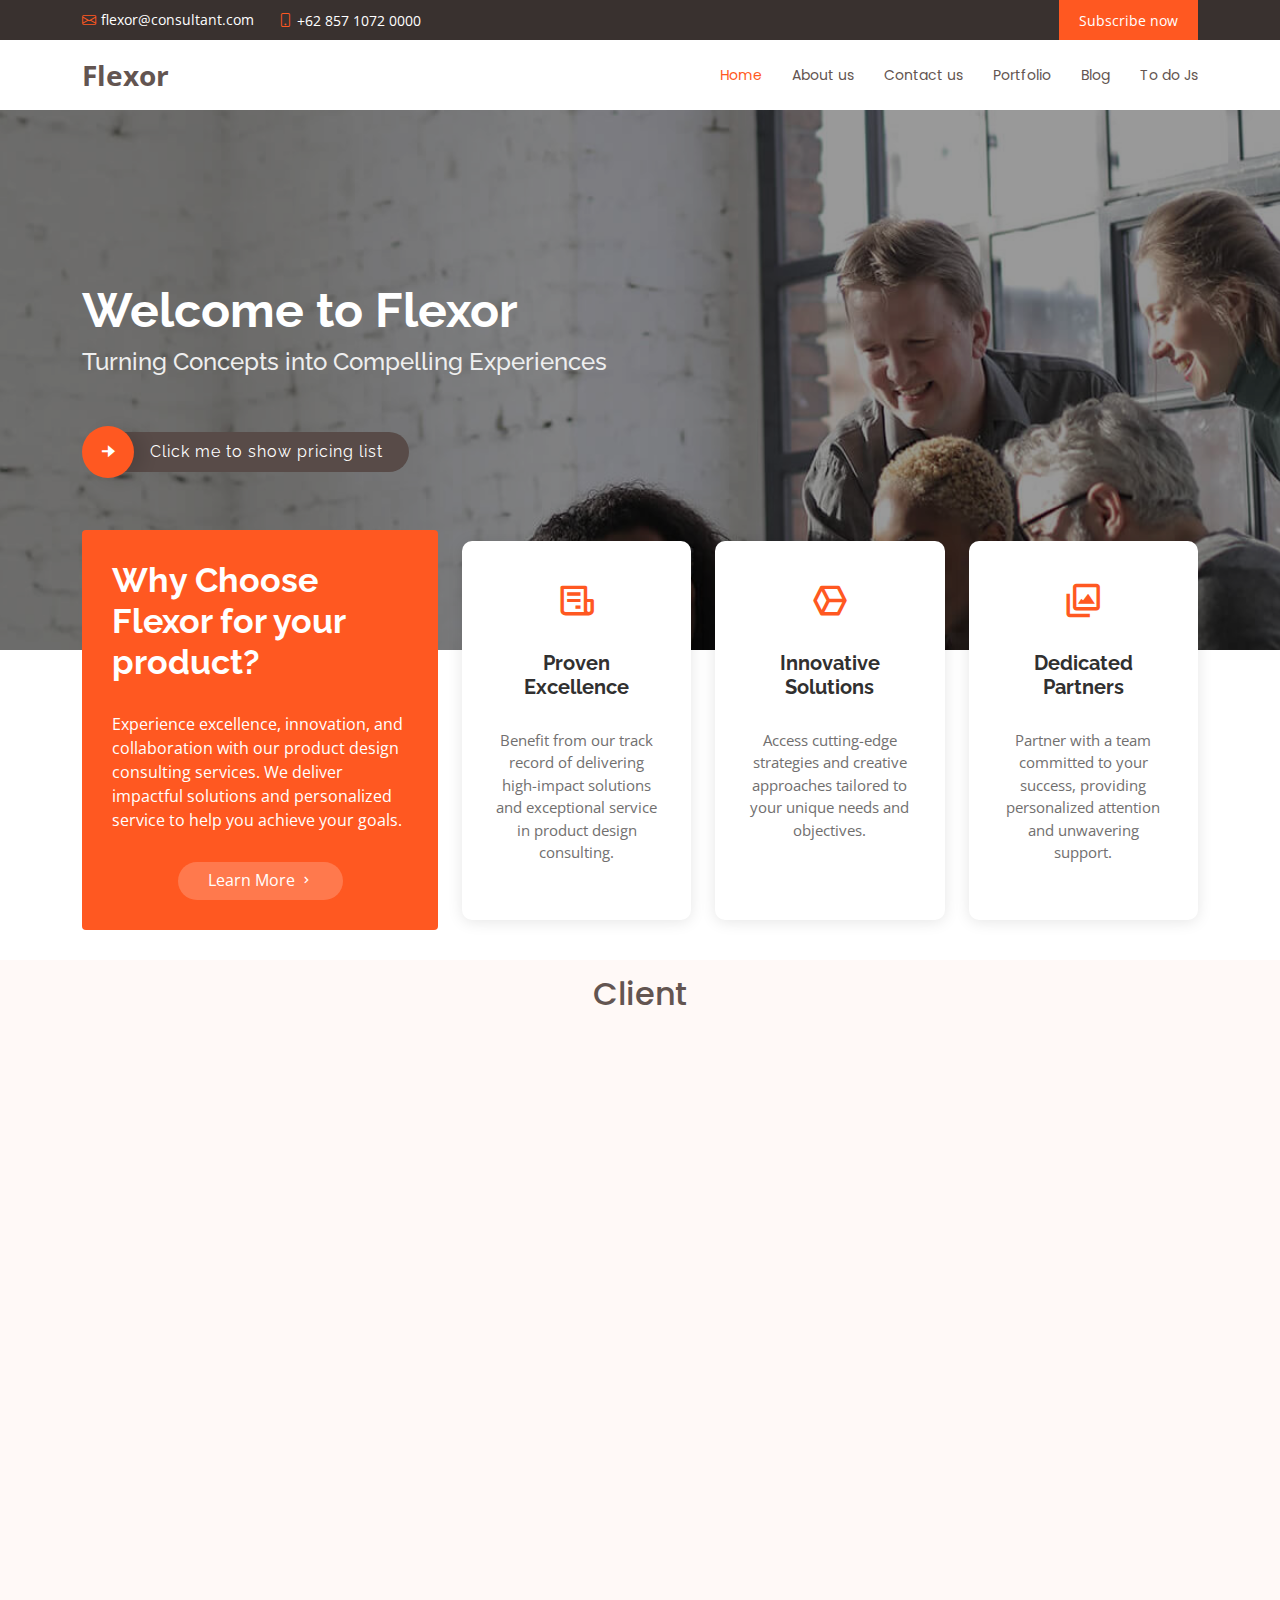
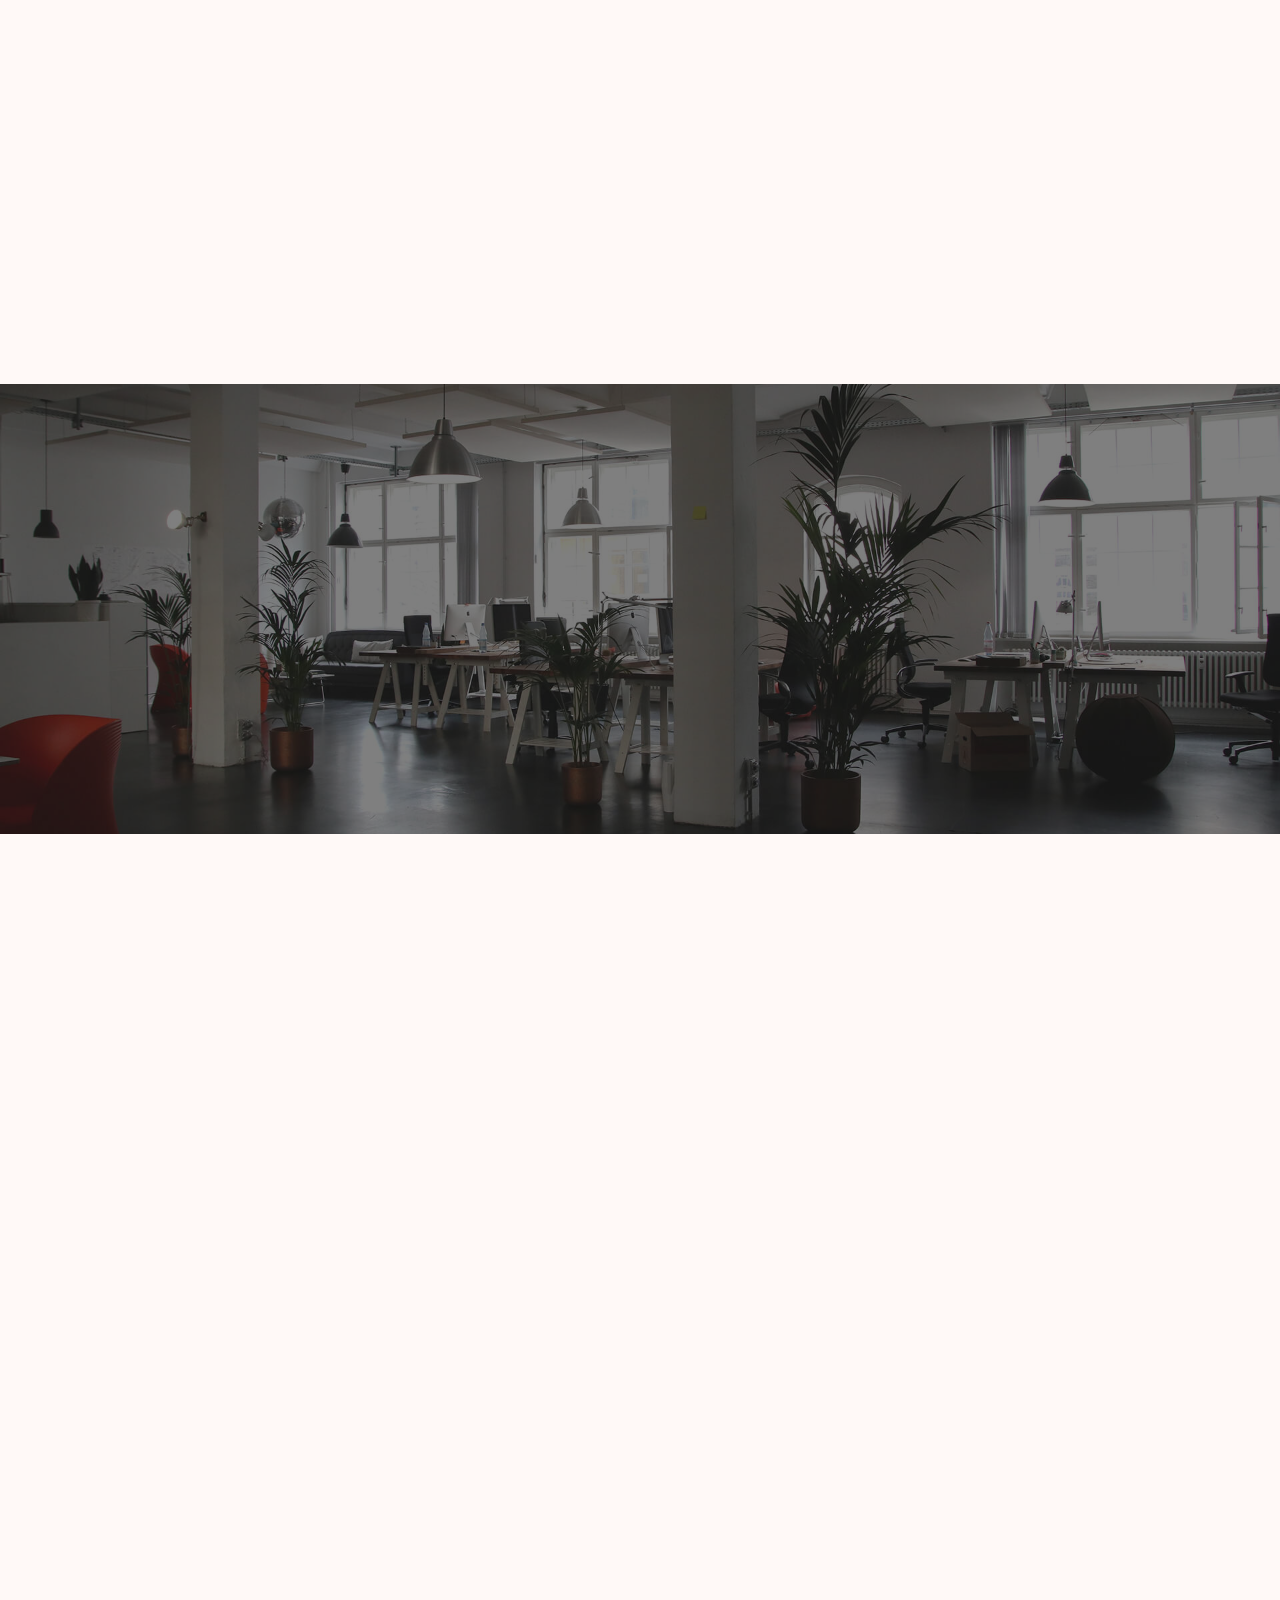
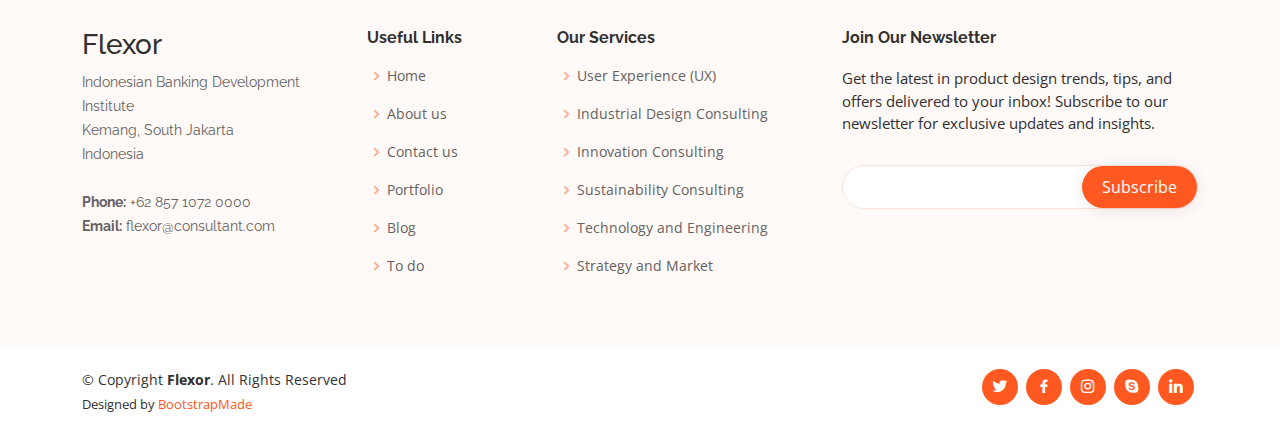
==== commit b8fa5f57: "commit unit create to do list" ====
--- a/index.html
+++ b/index.html
@@ -1,915 +1,921 @@
 <!DOCTYPE html>
 <html lang="en">
-
-<head>
-  <meta charset="utf-8">
-  <meta content="width=device-width, initial-scale=1.0" name="viewport">
-
-  <title>Flexor Bootstrap Template - Index</title>
-  <meta content="" name="description">
-  <meta content="" name="keywords">
-
-  <!-- Favicons -->
-  <link href="assets/img/favicon.png" rel="icon">
-  <link href="assets/img/apple-touch-icon.png" rel="apple-touch-icon">
-
-  <!-- Google Fonts -->
-  <link href="https://fonts.googleapis.com/css?family=Open+Sans:300,300i,400,400i,600,600i,700,700i|Raleway:300,300i,400,400i,500,500i,600,600i,700,700i|Poppins:300,300i,400,400i,500,500i,600,600i,700,700i" rel="stylesheet">
-
-  <!-- Vendor CSS Files -->
-  <link href="assets/vendor/aos/aos.css" rel="stylesheet">
-  <link href="assets/vendor/bootstrap/css/bootstrap.min.css" rel="stylesheet">
-  <link href="assets/vendor/bootstrap-icons/bootstrap-icons.css" rel="stylesheet">
-  <link href="assets/vendor/boxicons/css/boxicons.min.css" rel="stylesheet">
-  <link href="assets/vendor/glightbox/css/glightbox.min.css" rel="stylesheet">
-  <link href="assets/vendor/swiper/swiper-bundle.min.css" rel="stylesheet">
-
-  <!-- Template Main CSS File -->
-  <link href="assets/css/style.css" rel="stylesheet">
-
-  <!-- =======================================================
+  <head>
+    <meta charset="utf-8" />
+    <meta content="width=device-width, initial-scale=1.0" name="viewport" />
+
+    <title>Flexor</title>
+    <meta content="" name="description" />
+    <meta content="" name="keywords" />
+
+    <!-- Favicons -->
+    <link href="assets/img/flexor-log.png" rel="icon" />
+    <link href="assets/img/apple-touch-icon.png" rel="apple-touch-icon" />
+
+    <!-- Google Fonts -->
+    <link
+      href="https://fonts.googleapis.com/css?family=Open+Sans:300,300i,400,400i,600,600i,700,700i|Raleway:300,300i,400,400i,500,500i,600,600i,700,700i|Poppins:300,300i,400,400i,500,500i,600,600i,700,700i"
+      rel="stylesheet"
+    />
+
+    <!-- Vendor CSS Files -->
+    <link href="assets/vendor/aos/aos.css" rel="stylesheet" />
+    <link
+      href="assets/vendor/bootstrap/css/bootstrap.min.css"
+      rel="stylesheet"
+    />
+    <link
+      href="assets/vendor/bootstrap-icons/bootstrap-icons.css"
+      rel="stylesheet"
+    />
+    <link href="assets/vendor/boxicons/css/boxicons.min.css" rel="stylesheet" />
+    <link
+      href="assets/vendor/glightbox/css/glightbox.min.css"
+      rel="stylesheet"
+    />
+    <link href="assets/vendor/swiper/swiper-bundle.min.css" rel="stylesheet" />
+
+    <!-- Template Main CSS File -->
+    <link href="assets/css/style.css" rel="stylesheet" />
+
+    <!-- =======================================================
   * Template Name: Flexor
   * Updated: Jan 29 2024 with Bootstrap v5.3.2
   * Template URL: https://bootstrapmade.com/flexor-free-multipurpose-bootstrap-template/
   * Author: BootstrapMade.com
   * License: https://bootstrapmade.com/license/
   ======================================================== -->
-</head>
-
-<body>
-
-  <!-- ======= Top Bar ======= -->
-  <section id="topbar" class="d-flex align-items-center">
-    <div class="container d-flex justify-content-center justify-content-md-between">
-      <div class="contact-info d-flex align-items-center">
-        <i class="bi bi-envelope d-flex align-items-center"><a href="mailto:contact@example.com">contact@example.com</a></i>
-        <i class="bi bi-phone d-flex align-items-center ms-4"><span>+1 5589 55488 55</span></i>
+  </head>
+
+  <body>
+    <!-- ======= Top Bar ======= -->
+    <section id="topbar" class="d-flex align-items-center">
+      <div
+        class="container d-flex justify-content-center justify-content-md-between"
+      >
+        <div class="contact-info d-flex align-items-center">
+          <i class="bi bi-envelope d-flex align-items-center"
+            ><a href="mailto:contact@example.com">flexor@consultant.com</a></i
+          >
+          <i class="bi bi-phone d-flex align-items-center ms-4"
+            ><span>+62 857 1072 0000</span></i
+          >
+        </div>
+
+        <div class="cta d-none d-md-flex align-items-center">
+          <a
+            style="cursor: pointer"
+            data-bs-toggle="modal"
+            data-bs-target="#pricingModal"
+            >Subscribe now</a
+          >
+        </div>
       </div>
-
-      <div class="cta d-none d-md-flex align-items-center">
-        <a href="#about" class="scrollto">Get Started</a>
+    </section>
+
+    <!-- ======= Header ======= -->
+    <header id="header" class="d-flex align-items-center">
+      <div class="container d-flex align-items-center justify-content-between">
+        <div class="logo">
+          <h1><a href="index.html">Flexor</a></h1>
+          <!-- Uncomment below if you prefer to use an image logo -->
+          <!-- <a href="index.html"><img src="assets/img/logo.png" alt="" class="img-fluid"></a>-->
+        </div>
+
+        <nav id="navbar" class="navbar">
+          <ul>
+            <li>
+              <a class="nav-link scrollto active" href="index.html">Home</a>
+            </li>
+            <li>
+              <a class="nav-link scrollto" href="about-us.html">About us</a>
+            </li>
+            <li>
+              <a class="nav-link scrollto" href="contact-us.html">Contact us</a>
+            </li>
+            <li>
+              <a class="nav-link scrollto" href="portfolio.html">Portfolio</a>
+            </li>
+            <li><a class="nav-link scrollto" href="blog.html">Blog</a></li>
+            <li><a class="nav-link scrollto" href="to-do.html">To do Js</a></li>
+          </ul>
+          <i class="bi bi-list mobile-nav-toggle"></i>
+        </nav>
+        <!-- .navbar -->
+      </div>
+    </header>
+    <!-- End Header -->
+
+    <!-- ======= Hero Section ======= -->
+    <section
+      id="hero"
+      class="d-flex flex-column justify-content-center align-items-center"
+    >
+      <div class="container" data-aos="fade-in">
+        <h1>Welcome to Flexor</h1>
+        <h2>Turning Concepts into Compelling Experiences</h2>
+        <div class="d-flex align-items-center">
+          <i class="bx bxs-right-arrow-alt get-started-icon"></i>
+          <a
+            data-bs-toggle="modal"
+            data-bs-target="#pricingModal"
+            class="btn-get-started scrollto"
+            style="cursor: pointer"
+            >Click me to show pricing list</a
+          >
+        </div>
+      </div>
+    </section>
+
+    <!-- Modal -->
+    <div
+      class="modal fade"
+      id="pricingModal"
+      tabindex="-1"
+      aria-labelledby="pricingModalLabel"
+      aria-hidden="true"
+    >
+      <div class="modal-dialog modal-dialog-centered modal-xl">
+        <div class="modal-content">
+          <div class="modal-body">
+            <!-- ======= Pricing Section ======= -->
+            <div id="pricing" class="pricing">
+              <div class="container" style="padding-bottom: 50px">
+                <div class="div-title">
+                  <h2
+                    data-aos="fade-up"
+                    style="
+                      text-align: center;
+                      margin-top: 20px;
+                      margin-bottom: 15px;
+                    "
+                  >
+                    Pricing
+                  </h2>
+                  <p data-aos="fade-up" style="margin-bottom: 40px">
+                    Discover transparent and flexible pricing at Flexor.
+                    Tailored to each project's scope and complexity, our rates
+                    are fair and competitive. From startups to enterprises, we
+                    offer customizable packages to fit your budget. Contact us
+                    for a personalized quote and let's bring your vision to
+                    life!
+                  </p>
+                </div>
+
+                <div class="row">
+                  <div class="col-lg-3 col-md-6" data-aos="fade-up">
+                    <div class="box">
+                      <h3>Basic</h3>
+                      <h4><sup>$</sup>899<span> / month</span></h4>
+                      <ul>
+                        <li>Foundational consultation</li>
+                        <li>Limited scope</li>
+                        <li>Standard support</li>
+                        <li>Basic concepts</li>
+                        <li>Affordable pricing</li>
+                      </ul>
+                      <div class="btn-wrap">
+                        <a href="#" class="btn-buy">Buy Now</a>
+                      </div>
+                    </div>
+                  </div>
+
+                  <div
+                    class="col-lg-3 col-md-6 mt-4 mt-md-0"
+                    data-aos="fade-up"
+                    data-aos-delay="100"
+                  >
+                    <div class="box featured">
+                      <h3>Professional</h3>
+                      <h4><sup>$</sup>1299<span> / month</span></h4>
+                      <ul>
+                        <li>Comprehensive support</li>
+                        <li>Expanded scope</li>
+                        <li>Priority support</li>
+                        <li>Advanced concepts</li>
+                        <li>Additional features</li>
+                      </ul>
+                      <div class="btn-wrap">
+                        <a href="#" class="btn-buy">Buy Now</a>
+                      </div>
+                    </div>
+                  </div>
+
+                  <div
+                    class="col-lg-3 col-md-6 mt-4 mt-lg-0"
+                    data-aos="fade-up"
+                    data-aos-delay="200"
+                  >
+                    <div class="box">
+                      <h3>Developer</h3>
+                      <h4><sup>$</sup>1999<span> / month</span></h4>
+                      <ul>
+                        <li>Extensive support</li>
+                        <li>Flexible scope</li>
+                        <li>Dedicated support</li>
+                        <li>Customized solutions</li>
+                        <li>Advanced analytics</li>
+                      </ul>
+                      <div class="btn-wrap">
+                        <a href="#" class="btn-buy">Buy Now</a>
+                      </div>
+                    </div>
+                  </div>
+
+                  <div
+                    class="col-lg-3 col-md-6 mt-4 mt-lg-0"
+                    data-aos="fade-up"
+                    data-aos-delay="300"
+                  >
+                    <div class="box">
+                      <span class="advanced">Advanced</span>
+                      <h3>Ultimate</h3>
+                      <h4><sup>$</sup>2999<span> / month</span></h4>
+                      <ul>
+                        <li>Full-scale support</li>
+                        <li>Unlimited scope</li>
+                        <li>Dedicated management</li>
+                        <li>Tailored solutions</li>
+                        <li>Enterprise-grade security</li>
+                      </ul>
+                      <div class="btn-wrap">
+                        <a href="#" class="btn-buy">Buy Now</a>
+                      </div>
+                    </div>
+                  </div>
+                </div>
+              </div>
+            </div>
+            <!-- End Pricing Section -->
+          </div>
+        </div>
       </div>
     </div>
-  </section>
-
-  <!-- ======= Header ======= -->
-  <header id="header" class="d-flex align-items-center">
-    <div class="container d-flex align-items-center justify-content-between">
-
-      <div class="logo">
-        <h1><a href="index.html">Flexor</a></h1>
-        <!-- Uncomment below if you prefer to use an image logo -->
-        <!-- <a href="index.html"><img src="assets/img/logo.png" alt="" class="img-fluid"></a>-->
+
+    <!-- End Hero -->
+
+    <main id="main">
+      <!-- ======= Why Us Section ======= -->
+      <section id="why-us" class="why-us">
+        <div class="container">
+          <div class="row">
+            <div class="col-xl-4 col-lg-5" data-aos="fade-up">
+              <div class="content">
+                <h3>Why Choose Flexor for your product?</h3>
+                <p>
+                  Experience excellence, innovation, and collaboration with our
+                  product design consulting services. We deliver impactful
+                  solutions and personalized service to help you achieve your
+                  goals.
+                </p>
+                <div class="text-center">
+                  <a href="#" class="more-btn"
+                    >Learn More <i class="bx bx-chevron-right"></i
+                  ></a>
+                </div>
+              </div>
+            </div>
+            <div class="col-xl-8 col-lg-7 d-flex">
+              <div class="icon-boxes d-flex flex-column justify-content-center">
+                <div class="row">
+                  <div
+                    class="col-xl-4 d-flex align-items-stretch"
+                    data-aos="fade-up"
+                    data-aos-delay="100"
+                  >
+                    <div class="icon-box mt-4 mt-xl-0">
+                      <i class="bx bx-receipt"></i>
+                      <h4>Proven Excellence</h4>
+                      <p>
+                        Benefit from our track record of delivering high-impact
+                        solutions and exceptional service in product design
+                        consulting.
+                      </p>
+                    </div>
+                  </div>
+                  <div
+                    class="col-xl-4 d-flex align-items-stretch"
+                    data-aos="fade-up"
+                    data-aos-delay="200"
+                  >
+                    <div class="icon-box mt-4 mt-xl-0">
+                      <i class="bx bx-cube-alt"></i>
+                      <h4>Innovative Solutions</h4>
+                      <p>
+                        Access cutting-edge strategies and creative approaches
+                        tailored to your unique needs and objectives.
+                      </p>
+                    </div>
+                  </div>
+                  <div
+                    class="col-xl-4 d-flex align-items-stretch"
+                    data-aos="fade-up"
+                    data-aos-delay="300"
+                  >
+                    <div class="icon-box mt-4 mt-xl-0">
+                      <i class="bx bx-images"></i>
+                      <h4>Dedicated Partners</h4>
+                      <p>
+                        Partner with a team committed to your success, providing
+                        personalized attention and unwavering support.
+                      </p>
+                    </div>
+                  </div>
+                </div>
+              </div>
+            </div>
+          </div>
+        </div>
+      </section>
+      <!-- End Why Us Section -->
+
+      <!-- ======= Clients Section ======= -->
+      <section id="clients" class="clients section-bg">
+        <div class="container">
+          <div class="section-title">
+            <h2>Client</h2>
+          </div>
+
+          <div class="row">
+            <div
+              class="col-lg-2 col-md-4 col-6 d-flex align-items-center justify-content-center"
+              data-aos="zoom-in"
+            >
+              <img
+                src="assets/img/clients/tokped.png"
+                class="img-fluid"
+                alt=""
+              />
+            </div>
+            <div
+              class="col-lg-2 col-md-4 col-6 d-flex align-items-center justify-content-center"
+              data-aos="zoom-in"
+            >
+              <img src="assets/img/clients/bri.png" class="img-fluid" alt="" />
+            </div>
+            <div
+              class="col-lg-2 col-md-4 col-6 d-flex align-items-center justify-content-center"
+              data-aos="zoom-in"
+            >
+              <img
+                src="assets/img/clients/telkom.png"
+                class="img-fluid"
+                alt=""
+              />
+            </div>
+            <div
+              class="col-lg-2 col-md-4 col-6 d-flex align-items-center justify-content-center"
+              data-aos="zoom-in"
+            >
+              <img
+                src="assets/img/clients/mandiri.png"
+                class="img-fluid"
+                alt=""
+              />
+            </div>
+            <div
+              class="col-lg-2 col-md-4 col-6 d-flex align-items-center justify-content-center"
+              data-aos="zoom-in"
+            >
+              <img
+                src="assets/img/clients/shopee.png"
+                class="img-fluid"
+                alt=""
+              />
+            </div>
+            <div
+              class="col-lg-2 col-md-4 col-6 d-flex align-items-center justify-content-center"
+              data-aos="zoom-in"
+            >
+              <img
+                src="assets/img/clients/indosat.png"
+                class="img-fluid"
+                alt=""
+              />
+            </div>
+          </div>
+        </div>
+      </section>
+      <!-- End Clients Section -->
+
+      <!-- ======= Services Section ======= -->
+      <section id="services" class="services section-bg">
+        <div class="container">
+          <div class="section-title" data-aos="fade-up">
+            <h2>Services</h2>
+            <p>
+              Crafting exceptional solutions from concept to launch, Flexor
+              offers a full spectrum of product design services. Whether you're
+              a startup with a new idea or an established business seeking
+              innovation, our team is here to guide you through every step.
+              Explore our services below and let's bring your vision to life.
+            </p>
+          </div>
+
+          <div class="row">
+            <div class="col-lg-4 col-md-6" data-aos="fade-up">
+              <div class="icon-box">
+                <div class="icon"><i class="bi bi-briefcase"></i></div>
+                <h4 class="title"><a href="">User Experience (UX)</a></h4>
+                <p class="description">
+                  Focuses on improving the overall user experience of a product
+                  by optimizing usability, accessibility, and satisfaction
+                  through research, testing, and design iterations.
+                </p>
+              </div>
+            </div>
+            <div
+              class="col-lg-4 col-md-6"
+              data-aos="fade-up"
+              data-aos-delay="100"
+            >
+              <div class="icon-box">
+                <div class="icon"><i class="bi bi-card-checklist"></i></div>
+                <h4 class="title">
+                  <a href="">Industrial Design Consulting</a>
+                </h4>
+                <p class="description">
+                  Involves the creation and development of physical products,
+                  considering factors such as form, function, aesthetics,
+                  ergonomics, and manufacturability.
+                </p>
+              </div>
+            </div>
+            <div
+              class="col-lg-4 col-md-6"
+              data-aos="fade-up"
+              data-aos-delay="200"
+            >
+              <div class="icon-box">
+                <div class="icon"><i class="bi bi-bar-chart"></i></div>
+                <h4 class="title"><a href="">Innovation Consulting</a></h4>
+                <p class="description">
+                  Helps businesses identify opportunities for innovation and
+                  develop new product concepts or features that address unmet
+                  needs, differentiate from competitors, and drive market
+                  growth.
+                </p>
+              </div>
+            </div>
+            <div
+              class="col-lg-4 col-md-6"
+              data-aos="fade-up"
+              data-aos-delay="300"
+            >
+              <div class="icon-box">
+                <div class="icon"><i class="bi bi-binoculars"></i></div>
+                <h4 class="title"><a href="">Sustainability Consulting</a></h4>
+                <p class="description">
+                  Aims to integrate principles of sustainability and
+                  environmental responsibility into product design processes to
+                  minimize environmental impact and promote sustainable
+                  practices.
+                </p>
+              </div>
+            </div>
+            <div
+              class="col-lg-4 col-md-6"
+              data-aos="fade-up"
+              data-aos-delay="400"
+            >
+              <div class="icon-box">
+                <div class="icon"><i class="bi bi-brightness-high"></i></div>
+                <h4 class="title">
+                  <a href="">Technology and Engineering Consulting</a>
+                </h4>
+                <p class="description">
+                  Provides expertise in leveraging emerging technologies and
+                  technical feasibility assessments to optimize product
+                  performance, functionality, and reliability.
+                </p>
+              </div>
+            </div>
+            <div
+              class="col-lg-4 col-md-6"
+              data-aos="fade-up"
+              data-aos-delay="500"
+            >
+              <div class="icon-box">
+                <div class="icon"><i class="bi bi-calendar4-week"></i></div>
+                <h4 class="title">
+                  <a href="">Strategy and Market Consulting</a>
+                </h4>
+                <p class="description">
+                  Focuses on market analysis, competitive intelligence, trend
+                  forecasting, and strategic planning to guide product design
+                  decisions and maximize market relevance, customer
+                  satisfaction, and business success.
+                </p>
+              </div>
+            </div>
+          </div>
+        </div>
+      </section>
+      <!-- End Services Section -->
+
+      <!-- ======= Testimonials Section ======= -->
+      <section id="testimonials" class="testimonials">
+        <div class="container position-relative" data-aos="fade-up">
+          <div
+            class="testimonials-slider swiper"
+            data-aos="fade-up"
+            data-aos-delay="100"
+          >
+            <div class="swiper-wrapper">
+              <div class="swiper-slide">
+                <div class="testimonial-item">
+                  <img
+                    src="assets/img/testimonials/testimonials-1.jpg"
+                    class="testimonial-img"
+                    alt=""
+                  />
+                  <h3>Saul Goodman</h3>
+                  <h4>Ceo &amp; Founder</h4>
+                  <p>
+                    <i class="bx bxs-quote-alt-left quote-icon-left"></i>
+                    Impressive! The team turned our concept into a market-ready
+                    product with creativity and commitment. Highly recommended!
+                    <i class="bx bxs-quote-alt-right quote-icon-right"></i>
+                  </p>
+                </div>
+              </div>
+              <!-- End testimonial item -->
+
+              <div class="swiper-slide">
+                <div class="testimonial-item">
+                  <img
+                    src="assets/img/testimonials/testimonials-2.jpg"
+                    class="testimonial-img"
+                    alt=""
+                  />
+                  <h3>Sara Wilsson</h3>
+                  <h4>Designer</h4>
+                  <p>
+                    <i class="bx bxs-quote-alt-left quote-icon-left"></i>
+                    Exceeded expectations! Their innovative approach and
+                    professionalism made our project a success. Couldn't be
+                    happier!
+                    <i class="bx bxs-quote-alt-right quote-icon-right"></i>
+                  </p>
+                </div>
+              </div>
+              <!-- End testimonial item -->
+
+              <div class="swiper-slide">
+                <div class="testimonial-item">
+                  <img
+                    src="assets/img/testimonials/testimonials-3.jpg"
+                    class="testimonial-img"
+                    alt=""
+                  />
+                  <h3>Jena Karlis</h3>
+                  <h4>Store Owner</h4>
+                  <p>
+                    <i class="bx bxs-quote-alt-left quote-icon-left"></i>
+                    Exceptional work! They brought fresh ideas and technical
+                    expertise to our project, resulting in a market-leading
+                    product. Thank you!
+                    <i class="bx bxs-quote-alt-right quote-icon-right"></i>
+                  </p>
+                </div>
+              </div>
+              <!-- End testimonial item -->
+
+              <div class="swiper-slide">
+                <div class="testimonial-item">
+                  <img
+                    src="assets/img/testimonials/testimonials-4.jpg"
+                    class="testimonial-img"
+                    alt=""
+                  />
+                  <h3>Matt Brandon</h3>
+                  <h4>Freelancer</h4>
+                  <p>
+                    <i class="bx bxs-quote-alt-left quote-icon-left"></i>
+                    Thoroughly impressed! They listened to our vision and
+                    delivered a beautifully designed product with attention to
+                    detail. Would work with them again!
+                    <i class="bx bxs-quote-alt-right quote-icon-right"></i>
+                  </p>
+                </div>
+              </div>
+              <!-- End testimonial item -->
+
+              <div class="swiper-slide">
+                <div class="testimonial-item">
+                  <img
+                    src="assets/img/testimonials/testimonials-5.jpg"
+                    class="testimonial-img"
+                    alt=""
+                  />
+                  <h3>John Larson</h3>
+                  <h4>Entrepreneur</h4>
+                  <p>
+                    <i class="bx bxs-quote-alt-left quote-icon-left"></i>
+                    Pleasure to work with! Provided invaluable expertise and
+                    guidance throughout our project. Grateful for their
+                    partnership!
+                    <i class="bx bxs-quote-alt-right quote-icon-right"></i>
+                  </p>
+                </div>
+              </div>
+              <!-- End testimonial item -->
+            </div>
+            <div class="swiper-pagination"></div>
+          </div>
+        </div>
+      </section>
+      <!-- End Testimonials Section -->
+
+      <!-- ======= F.A.Q Section ======= -->
+      <section id="faq" class="faq section-bg">
+        <div class="container">
+          <div class="section-title">
+            <h2 data-aos="fade-up">F.A.Q</h2>
+            <p data-aos="fade-up">
+              Have questions about our services? Check out our FAQs below for
+              quick answers to common inquiries about our process, pricing, and
+              timelines. Need more assistance? Reach out to our team for
+              personalized support. We're here to help you realize your product
+              design goals.
+            </p>
+          </div>
+
+          <div class="faq-list">
+            <ul>
+              <li data-aos="fade-up">
+                <i class="bx bx-help-circle icon-help"></i>
+                <a
+                  data-bs-toggle="collapse"
+                  class="collapse"
+                  data-bs-target="#faq-list-1"
+                  >What is product design consulting?
+                  <i class="bx bx-chevron-down icon-show"></i
+                  ><i class="bx bx-chevron-up icon-close"></i
+                ></a>
+                <div
+                  id="faq-list-1"
+                  class="collapse show"
+                  data-bs-parent=".faq-list"
+                >
+                  <p>
+                    Product design consulting involves collaborating with
+                    experienced professionals to conceptualize, design, and
+                    develop innovative products. Consultants provide expertise
+                    in areas such as industrial design, user experience (UX),
+                    and engineering to help businesses bring their ideas to
+                    life.
+                  </p>
+                </div>
+              </li>
+
+              <li data-aos="fade-up" data-aos-delay="100">
+                <i class="bx bx-help-circle icon-help"></i>
+                <a
+                  data-bs-toggle="collapse"
+                  data-bs-target="#faq-list-2"
+                  class="collapsed"
+                  >How can product design consulting benefit my business?
+                  <i class="bx bx-chevron-down icon-show"></i
+                  ><i class="bx bx-chevron-up icon-close"></i
+                ></a>
+                <div
+                  id="faq-list-2"
+                  class="collapse"
+                  data-bs-parent=".faq-list"
+                >
+                  <p>
+                    Product design consulting offers numerous benefits,
+                    including access to specialized expertise, streamlined
+                    design processes, enhanced product quality, and improved
+                    market competitiveness. Consultants work closely with
+                    clients to ensure that products meet user needs, align with
+                    brand values, and achieve business objectives.
+                  </p>
+                </div>
+              </li>
+
+              <li data-aos="fade-up" data-aos-delay="200">
+                <i class="bx bx-help-circle icon-help"></i>
+                <a
+                  data-bs-toggle="collapse"
+                  data-bs-target="#faq-list-3"
+                  class="collapsed"
+                  >What is the typical process for product design consulting?
+                  <i class="bx bx-chevron-down icon-show"></i
+                  ><i class="bx bx-chevron-up icon-close"></i
+                ></a>
+                <div
+                  id="faq-list-3"
+                  class="collapse"
+                  data-bs-parent=".faq-list"
+                >
+                  <p>
+                    The product design consulting process typically involves
+                    several stages, including research, concept development,
+                    prototyping, testing, and refinement. Consultants work
+                    closely with clients to understand project requirements,
+                    iterate on design concepts, and ensure that the final
+                    product meets quality standards and user expectations.
+                  </p>
+                </div>
+              </li>
+
+              <li data-aos="fade-up" data-aos-delay="300">
+                <i class="bx bx-help-circle icon-help"></i>
+                <a
+                  data-bs-toggle="collapse"
+                  data-bs-target="#faq-list-4"
+                  class="collapsed"
+                  >How much does product design consulting cost?
+                  <i class="bx bx-chevron-down icon-show"></i
+                  ><i class="bx bx-chevron-up icon-close"></i
+                ></a>
+                <div
+                  id="faq-list-4"
+                  class="collapse"
+                  data-bs-parent=".faq-list"
+                >
+                  <p>
+                    The cost of product design consulting varies depending on
+                    factors such as project complexity, scope, duration, and the
+                    level of expertise required. Consultants may offer different
+                    pricing models, including hourly rates, fixed fees, or
+                    retainer agreements. It's important to discuss pricing and
+                    payment terms with your consultant to ensure clarity and
+                    transparency.
+                  </p>
+                </div>
+              </li>
+
+              <li data-aos="fade-up" data-aos-delay="400">
+                <i class="bx bx-help-circle icon-help"></i>
+                <a
+                  data-bs-toggle="collapse"
+                  data-bs-target="#faq-list-5"
+                  class="collapsed"
+                  >How do I choose the right product design consulting firm for
+                  my project? <i class="bx bx-chevron-down icon-show"></i
+                  ><i class="bx bx-chevron-up icon-close"></i
+                ></a>
+                <div
+                  id="faq-list-5"
+                  class="collapse"
+                  data-bs-parent=".faq-list"
+                >
+                  <p>
+                    When selecting a product design consulting firm, consider
+                    factors such as the firm's expertise, experience, portfolio
+                    of past projects, client testimonials, communication style,
+                    and cultural fit. It's also important to discuss your
+                    project goals, expectations, and budget with potential
+                    consultants to determine if they are the right fit for your
+                    needs.
+                  </p>
+                </div>
+              </li>
+            </ul>
+          </div>
+        </div>
+      </section>
+      <!-- End F.A.Q Section -->
+    </main>
+    <!-- End #main -->
+
+    <!-- ======= Footer ======= -->
+    <footer id="footer">
+      <div class="footer-top">
+        <div class="container">
+          <div class="row">
+            <div class="col-lg-3 col-md-6 footer-contact">
+              <h3>Flexor</h3>
+              <p>
+                Indonesian Banking Development Institute<br />
+                Kemang, South Jakarta<br />
+                Indonesia <br /><br />
+                <strong>Phone:</strong> +62 857 1072 0000<br />
+                <strong>Email:</strong> flexor@consultant.com<br />
+              </p>
+            </div>
+
+            <div class="col-lg-2 col-md-6 footer-links">
+              <h4>Useful Links</h4>
+              <ul>
+                <li>
+                  <i class="bx bx-chevron-right"></i>
+                  <a href="index.html">Home</a>
+                </li>
+                <li>
+                  <i class="bx bx-chevron-right"></i>
+                  <a href="about-us.html">About us</a>
+                </li>
+                <li>
+                  <i class="bx bx-chevron-right"></i>
+                  <a href="contact-us.html">Contact us</a>
+                </li>
+                <li>
+                  <i class="bx bx-chevron-right"></i>
+                  <a href="portfolio.html">Portfolio</a>
+                </li>
+                <li>
+                  <i class="bx bx-chevron-right"></i>
+                  <a href="blog.html">Blog</a>
+                </li>
+                <li>
+                  <i class="bx bx-chevron-right"></i>
+                  <a href="to-do.html">To do</a>
+                </li>
+              </ul>
+            </div>
+
+            <div class="col-lg-3 col-md-6 footer-links">
+              <h4>Our Services</h4>
+              <ul>
+                <li>
+                  <i class="bx bx-chevron-right"></i>
+                  <a href="#">User Experience (UX)</a>
+                </li>
+                <li>
+                  <i class="bx bx-chevron-right"></i>
+                  <a href="#">Industrial Design Consulting</a>
+                </li>
+                <li>
+                  <i class="bx bx-chevron-right"></i>
+                  <a href="#">Innovation Consulting</a>
+                </li>
+                <li>
+                  <i class="bx bx-chevron-right"></i>
+                  <a href="#">Sustainability Consulting</a>
+                </li>
+                <li>
+                  <i class="bx bx-chevron-right"></i>
+                  <a href="#">Technology and Engineering</a>
+                </li>
+                <li>
+                  <i class="bx bx-chevron-right"></i>
+                  <a href="#">Strategy and Market </a>
+                </li>
+              </ul>
+            </div>
+
+            <div class="col-lg-4 col-md-6 footer-newsletter">
+              <h4>Join Our Newsletter</h4>
+              <p>
+                Get the latest in product design trends, tips, and offers
+                delivered to your inbox! Subscribe to our newsletter for
+                exclusive updates and insights.
+              </p>
+              <form action="" method="post">
+                <input type="email" name="email" /><input
+                  type="submit"
+                  value="Subscribe"
+                />
+              </form>
+            </div>
+          </div>
+        </div>
       </div>
 
-      <nav id="navbar" class="navbar">
-        <ul>
-          <li><a class="nav-link scrollto active" href="#hero">Home</a></li>
-          <li><a class="nav-link scrollto" href="#about">About</a></li>
-          <li><a class="nav-link scrollto" href="#services">Services</a></li>
-          <li><a class="nav-link scrollto " href="#portfolio">Portfolio</a></li>
-          <li><a class="nav-link scrollto" href="#team">Team</a></li>
-          <li><a class="nav-link scrollto" href="#pricing">Pricing</a></li>
-          <li><a href="blog.html">Blog</a></li>
-          <li class="dropdown"><a href="#"><span>Drop Down</span> <i class="bi bi-chevron-down"></i></a>
-            <ul>
-              <li><a href="#">Drop Down 1</a></li>
-              <li class="dropdown"><a href="#"><span>Deep Drop Down</span> <i class="bi bi-chevron-right"></i></a>
-                <ul>
-                  <li><a href="#">Deep Drop Down 1</a></li>
-                  <li><a href="#">Deep Drop Down 2</a></li>
-                  <li><a href="#">Deep Drop Down 3</a></li>
-                  <li><a href="#">Deep Drop Down 4</a></li>
-                  <li><a href="#">Deep Drop Down 5</a></li>
-                </ul>
-              </li>
-              <li><a href="#">Drop Down 2</a></li>
-              <li><a href="#">Drop Down 3</a></li>
-              <li><a href="#">Drop Down 4</a></li>
-            </ul>
-          </li>
-          <li><a class="nav-link scrollto" href="#contact">Contact</a></li>
-        </ul>
-        <i class="bi bi-list mobile-nav-toggle"></i>
-      </nav><!-- .navbar -->
-
-    </div>
-  </header><!-- End Header -->
-
-  <!-- ======= Hero Section ======= -->
-  <section id="hero" class="d-flex flex-column justify-content-center align-items-center">
-    <div class="container" data-aos="fade-in">
-      <h1>Welcome to Flexor</h1>
-      <h2>We are team of talented designers making websites with Bootstrap</h2>
-      <div class="d-flex align-items-center">
-        <i class="bx bxs-right-arrow-alt get-started-icon"></i>
-        <a href="#about" class="btn-get-started scrollto">Get Started</a>
+      <div class="container d-lg-flex py-4">
+        <div class="me-lg-auto text-center text-lg-start">
+          <div class="copyright">
+            &copy; Copyright <strong><span>Flexor</span></strong
+            >. All Rights Reserved
+          </div>
+          <div class="credits">
+            <!-- All the links in the footer should remain intact. -->
+            <!-- You can delete the links only if you purchased the pro version. -->
+            <!-- Licensing information: https://bootstrapmade.com/license/ -->
+            <!-- Purchase the pro version with working PHP/AJAX contact form: https://bootstrapmade.com/flexor-free-multipurpose-bootstrap-template/ -->
+            Designed by <a href="https://bootstrapmade.com/">BootstrapMade</a>
+          </div>
+        </div>
+        <div class="social-links text-center text-lg-right pt-3 pt-lg-0">
+          <a href="#" class="twitter"><i class="bx bxl-twitter"></i></a>
+          <a href="#" class="facebook"><i class="bx bxl-facebook"></i></a>
+          <a href="#" class="instagram"><i class="bx bxl-instagram"></i></a>
+          <a href="#" class="google-plus"><i class="bx bxl-skype"></i></a>
+          <a href="#" class="linkedin"><i class="bx bxl-linkedin"></i></a>
+        </div>
       </div>
-    </div>
-  </section><!-- End Hero -->
-
-  <main id="main">
-
-    <!-- ======= Why Us Section ======= -->
-    <section id="why-us" class="why-us">
-      <div class="container">
-
-        <div class="row">
-          <div class="col-xl-4 col-lg-5" data-aos="fade-up">
-            <div class="content">
-              <h3>Why Choose Flexor for your company website?</h3>
-              <p>
-                Lorem ipsum dolor sit amet, consectetur adipiscing elit, sed do eiusmod tempor incididunt ut labore et dolore magna aliqua.
-                Asperiores dolores sed et. Tenetur quia eos. Autem tempore quibusdam vel necessitatibus optio ad corporis.
-              </p>
-              <div class="text-center">
-                <a href="#" class="more-btn">Learn More <i class="bx bx-chevron-right"></i></a>
-              </div>
-            </div>
-          </div>
-          <div class="col-xl-8 col-lg-7 d-flex">
-            <div class="icon-boxes d-flex flex-column justify-content-center">
-              <div class="row">
-                <div class="col-xl-4 d-flex align-items-stretch" data-aos="fade-up" data-aos-delay="100">
-                  <div class="icon-box mt-4 mt-xl-0">
-                    <i class="bx bx-receipt"></i>
-                    <h4>Corporis voluptates sit</h4>
-                    <p>Consequuntur sunt aut quasi enim aliquam quae harum pariatur laboris nisi ut aliquip</p>
-                  </div>
-                </div>
-                <div class="col-xl-4 d-flex align-items-stretch" data-aos="fade-up" data-aos-delay="200">
-                  <div class="icon-box mt-4 mt-xl-0">
-                    <i class="bx bx-cube-alt"></i>
-                    <h4>Ullamco laboris ladore pan</h4>
-                    <p>Excepteur sint occaecat cupidatat non proident, sunt in culpa qui officia deserunt</p>
-                  </div>
-                </div>
-                <div class="col-xl-4 d-flex align-items-stretch" data-aos="fade-up" data-aos-delay="300">
-                  <div class="icon-box mt-4 mt-xl-0">
-                    <i class="bx bx-images"></i>
-                    <h4>Labore consequatur</h4>
-                    <p>Aut suscipit aut cum nemo deleniti aut omnis. Doloribus ut maiores omnis facere</p>
-                  </div>
-                </div>
-              </div>
-            </div>
-          </div>
-        </div>
-
-      </div>
-    </section><!-- End Why Us Section -->
-
-    <!-- ======= About Section ======= -->
-    <section id="about" class="about section-bg">
-      <div class="container">
-
-        <div class="row">
-          <div class="col-xl-5 col-lg-6 video-box d-flex justify-content-center align-items-stretch position-relative" data-aos="fade-right">
-            <a href="https://www.youtube.com/watch?v=jDDaplaOz7Q" class="glightbox play-btn mb-4"></a>
-          </div>
-
-          <div class="col-xl-7 col-lg-6 icon-boxes d-flex flex-column align-items-stretch justify-content-center py-5 px-lg-5">
-            <h4 data-aos="fade-up">About us</h4>
-            <h3 data-aos="fade-up">Enim quis est voluptatibus aliquid consequatur fugiat</h3>
-            <p data-aos="fade-up">Esse voluptas cumque vel exercitationem. Reiciendis est hic accusamus. Non ipsam et sed minima temporibus laudantium. Soluta voluptate sed facere corporis dolores excepturi. Libero laboriosam sint et id nulla tenetur. Suscipit aut voluptate.</p>
-
-            <div class="icon-box" data-aos="fade-up">
-              <div class="icon"><i class="bx bx-fingerprint"></i></div>
-              <h4 class="title"><a href="">Lorem Ipsum</a></h4>
-              <p class="description">Voluptatum deleniti atque corrupti quos dolores et quas molestias excepturi sint occaecati cupiditate non provident</p>
-            </div>
-
-            <div class="icon-box" data-aos="fade-up" data-aos-delay="100">
-              <div class="icon"><i class="bx bx-gift"></i></div>
-              <h4 class="title"><a href="">Nemo Enim</a></h4>
-              <p class="description">At vero eos et accusamus et iusto odio dignissimos ducimus qui blanditiis praesentium voluptatum deleniti atque</p>
-            </div>
-
-            <div class="icon-box" data-aos="fade-up" data-aos-delay="200">
-              <div class="icon"><i class="bx bx-atom"></i></div>
-              <h4 class="title"><a href="">Dine Pad</a></h4>
-              <p class="description">Explicabo est voluptatum asperiores consequatur magnam. Et veritatis odit. Sunt aut deserunt minus aut eligendi omnis</p>
-            </div>
-
-          </div>
-        </div>
-
-      </div>
-    </section><!-- End About Section -->
-
-    <!-- ======= Clients Section ======= -->
-    <section id="clients" class="clients">
-      <div class="container" data-aos="fade-up">
-
-        <div class="clients-slider swiper">
-          <div class="swiper-wrapper align-items-center">
-            <div class="swiper-slide"><img src="assets/img/clients/client-1.png" class="img-fluid" alt=""></div>
-            <div class="swiper-slide"><img src="assets/img/clients/client-2.png" class="img-fluid" alt=""></div>
-            <div class="swiper-slide"><img src="assets/img/clients/client-3.png" class="img-fluid" alt=""></div>
-            <div class="swiper-slide"><img src="assets/img/clients/client-4.png" class="img-fluid" alt=""></div>
-            <div class="swiper-slide"><img src="assets/img/clients/client-5.png" class="img-fluid" alt=""></div>
-            <div class="swiper-slide"><img src="assets/img/clients/client-6.png" class="img-fluid" alt=""></div>
-            <div class="swiper-slide"><img src="assets/img/clients/client-7.png" class="img-fluid" alt=""></div>
-            <div class="swiper-slide"><img src="assets/img/clients/client-8.png" class="img-fluid" alt=""></div>
-          </div>
-          <div class="swiper-pagination"></div>
-        </div>
-
-      </div>
-    </section><!-- End Clients Section -->
-
-    <!-- ======= Services Section ======= -->
-    <section id="services" class="services section-bg">
-      <div class="container">
-
-        <div class="section-title" data-aos="fade-up">
-          <h2>Services</h2>
-          <p>Magnam dolores commodi suscipit. Necessitatibus eius consequatur ex aliquid fuga eum quidem. Sit sint consectetur velit. Quisquam quos quisquam cupiditate. Et nemo qui impedit suscipit alias ea. Quia fugiat sit in iste officiis commodi quidem hic quas.</p>
-        </div>
-
-        <div class="row">
-          <div class="col-lg-4 col-md-6" data-aos="fade-up">
-            <div class="icon-box">
-              <div class="icon"><i class="bi bi-briefcase"></i></div>
-              <h4 class="title"><a href="">Lorem Ipsum</a></h4>
-              <p class="description">Voluptatum deleniti atque corrupti quos dolores et quas molestias excepturi sint occaecati cupiditate non provident</p>
-            </div>
-          </div>
-          <div class="col-lg-4 col-md-6" data-aos="fade-up" data-aos-delay="100">
-            <div class="icon-box">
-              <div class="icon"><i class="bi bi-card-checklist"></i></div>
-              <h4 class="title"><a href="">Dolor Sitema</a></h4>
-              <p class="description">Minim veniam, quis nostrud exercitation ullamco laboris nisi ut aliquip ex ea commodo consequat tarad limino ata</p>
-            </div>
-          </div>
-          <div class="col-lg-4 col-md-6" data-aos="fade-up" data-aos-delay="200">
-            <div class="icon-box">
-              <div class="icon"><i class="bi bi-bar-chart"></i></div>
-              <h4 class="title"><a href="">Sed ut perspiciatis</a></h4>
-              <p class="description">Duis aute irure dolor in reprehenderit in voluptate velit esse cillum dolore eu fugiat nulla pariatur</p>
-            </div>
-          </div>
-          <div class="col-lg-4 col-md-6" data-aos="fade-up" data-aos-delay="300">
-            <div class="icon-box">
-              <div class="icon"><i class="bi bi-binoculars"></i></div>
-              <h4 class="title"><a href="">Magni Dolores</a></h4>
-              <p class="description">Excepteur sint occaecat cupidatat non proident, sunt in culpa qui officia deserunt mollit anim id est laborum</p>
-            </div>
-          </div>
-          <div class="col-lg-4 col-md-6" data-aos="fade-up" data-aos-delay="400">
-            <div class="icon-box">
-              <div class="icon"><i class="bi bi-brightness-high"></i></div>
-              <h4 class="title"><a href="">Nemo Enim</a></h4>
-              <p class="description">At vero eos et accusamus et iusto odio dignissimos ducimus qui blanditiis praesentium voluptatum deleniti atque</p>
-            </div>
-          </div>
-          <div class="col-lg-4 col-md-6" data-aos="fade-up" data-aos-delay="500">
-            <div class="icon-box">
-              <div class="icon"><i class="bi bi-calendar4-week"></i></div>
-              <h4 class="title"><a href="">Eiusmod Tempor</a></h4>
-              <p class="description">Et harum quidem rerum facilis est et expedita distinctio. Nam libero tempore, cum soluta nobis est eligendi</p>
-            </div>
-          </div>
-        </div>
-
-      </div>
-    </section><!-- End Services Section -->
-
-    <!-- ======= Values Section ======= -->
-    <section id="values" class="values">
-      <div class="container">
-
-        <div class="row">
-          <div class="col-md-6 d-flex align-items-stretch" data-aos="fade-up">
-            <div class="card" style="background-image: url(assets/img/values-1.jpg);">
-              <div class="card-body">
-                <h5 class="card-title"><a href="">Our Mission</a></h5>
-                <p class="card-text">Lorem ipsum dolor sit amet, consectetur elit, sed do eiusmod tempor ut labore et dolore magna aliqua.</p>
-                <div class="read-more"><a href="#"><i class="bi bi-arrow-right"></i> Read More</a></div>
-              </div>
-            </div>
-          </div>
-          <div class="col-md-6 d-flex align-items-stretch mt-4 mt-md-0" data-aos="fade-up" data-aos-delay="100">
-            <div class="card" style="background-image: url(assets/img/values-2.jpg);">
-              <div class="card-body">
-                <h5 class="card-title"><a href="">Our Plan</a></h5>
-                <p class="card-text">Sed ut perspiciatis unde omnis iste natus error sit voluptatem doloremque laudantium, totam rem.</p>
-                <div class="read-more"><a href="#"><i class="bi bi-arrow-right"></i> Read More</a></div>
-              </div>
-            </div>
-
-          </div>
-          <div class="col-md-6 d-flex align-items-stretch mt-4" data-aos="fade-up" data-aos-delay="200">
-            <div class="card" style="background-image: url(assets/img/values-3.jpg);">
-              <div class="card-body">
-                <h5 class="card-title"><a href="">Our Vision</a></h5>
-                <p class="card-text">Nemo enim ipsam voluptatem quia voluptas sit aut odit aut fugit, sed quia magni dolores.</p>
-                <div class="read-more"><a href="#"><i class="bi bi-arrow-right"></i> Read More</a></div>
-              </div>
-            </div>
-          </div>
-          <div class="col-md-6 d-flex align-items-stretch mt-4" data-aos="fade-up" data-aos-delay="300">
-            <div class="card" style="background-image: url(assets/img/values-4.jpg);">
-              <div class="card-body">
-                <h5 class="card-title"><a href="">Our Care</a></h5>
-                <p class="card-text">Nostrum eum sed et autem dolorum perspiciatis. Magni porro quisquam laudantium voluptatem.</p>
-                <div class="read-more"><a href="#"><i class="bi bi-arrow-right"></i> Read More</a></div>
-              </div>
-            </div>
-          </div>
-        </div>
-
-      </div>
-    </section><!-- End Values Section -->
-
-    <!-- ======= Testimonials Section ======= -->
-    <section id="testimonials" class="testimonials">
-      <div class="container position-relative" data-aos="fade-up">
-
-        <div class="testimonials-slider swiper" data-aos="fade-up" data-aos-delay="100">
-          <div class="swiper-wrapper">
-
-            <div class="swiper-slide">
-              <div class="testimonial-item">
-                <img src="assets/img/testimonials/testimonials-1.jpg" class="testimonial-img" alt="">
-                <h3>Saul Goodman</h3>
-                <h4>Ceo &amp; Founder</h4>
-                <p>
-                  <i class="bx bxs-quote-alt-left quote-icon-left"></i>
-                  Proin iaculis purus consequat sem cure digni ssim donec porttitora entum suscipit rhoncus. Accusantium quam, ultricies eget id, aliquam eget nibh et. Maecen aliquam, risus at semper.
-                  <i class="bx bxs-quote-alt-right quote-icon-right"></i>
-                </p>
-              </div>
-            </div><!-- End testimonial item -->
-
-            <div class="swiper-slide">
-              <div class="testimonial-item">
-                <img src="assets/img/testimonials/testimonials-2.jpg" class="testimonial-img" alt="">
-                <h3>Sara Wilsson</h3>
-                <h4>Designer</h4>
-                <p>
-                  <i class="bx bxs-quote-alt-left quote-icon-left"></i>
-                  Export tempor illum tamen malis malis eram quae irure esse labore quem cillum quid cillum eram malis quorum velit fore eram velit sunt aliqua noster fugiat irure amet legam anim culpa.
-                  <i class="bx bxs-quote-alt-right quote-icon-right"></i>
-                </p>
-              </div>
-            </div><!-- End testimonial item -->
-
-            <div class="swiper-slide">
-              <div class="testimonial-item">
-                <img src="assets/img/testimonials/testimonials-3.jpg" class="testimonial-img" alt="">
-                <h3>Jena Karlis</h3>
-                <h4>Store Owner</h4>
-                <p>
-                  <i class="bx bxs-quote-alt-left quote-icon-left"></i>
-                  Enim nisi quem export duis labore cillum quae magna enim sint quorum nulla quem veniam duis minim tempor labore quem eram duis noster aute amet eram fore quis sint minim.
-                  <i class="bx bxs-quote-alt-right quote-icon-right"></i>
-                </p>
-              </div>
-            </div><!-- End testimonial item -->
-
-            <div class="swiper-slide">
-              <div class="testimonial-item">
-                <img src="assets/img/testimonials/testimonials-4.jpg" class="testimonial-img" alt="">
-                <h3>Matt Brandon</h3>
-                <h4>Freelancer</h4>
-                <p>
-                  <i class="bx bxs-quote-alt-left quote-icon-left"></i>
-                  Fugiat enim eram quae cillum dolore dolor amet nulla culpa multos export minim fugiat minim velit minim dolor enim duis veniam ipsum anim magna sunt elit fore quem dolore labore illum veniam.
-                  <i class="bx bxs-quote-alt-right quote-icon-right"></i>
-                </p>
-              </div>
-            </div><!-- End testimonial item -->
-
-            <div class="swiper-slide">
-              <div class="testimonial-item">
-                <img src="assets/img/testimonials/testimonials-5.jpg" class="testimonial-img" alt="">
-                <h3>John Larson</h3>
-                <h4>Entrepreneur</h4>
-                <p>
-                  <i class="bx bxs-quote-alt-left quote-icon-left"></i>
-                  Quis quorum aliqua sint quem legam fore sunt eram irure aliqua veniam tempor noster veniam enim culpa labore duis sunt culpa nulla illum cillum fugiat legam esse veniam culpa fore nisi cillum quid.
-                  <i class="bx bxs-quote-alt-right quote-icon-right"></i>
-                </p>
-              </div>
-            </div><!-- End testimonial item -->
-
-          </div>
-          <div class="swiper-pagination"></div>
-        </div>
-
-      </div>
-    </section><!-- End Testimonials Section -->
-
-    <!-- ======= Portfolio Section ======= -->
-    <section id="portfolio" class="portfolio">
-      <div class="container">
-
-        <div class="section-title">
-          <h2 data-aos="fade-up">Portfolio</h2>
-          <p data-aos="fade-up">Magnam dolores commodi suscipit. Necessitatibus eius consequatur ex aliquid fuga eum quidem. Sit sint consectetur velit. Quisquam quos quisquam cupiditate. Et nemo qui impedit suscipit alias ea. Quia fugiat sit in iste officiis commodi quidem hic quas.</p>
-        </div>
-
-        <div class="row" data-aos="fade-up" data-aos-delay="100">
-          <div class="col-lg-12 d-flex justify-content-center">
-            <ul id="portfolio-flters">
-              <li data-filter="*" class="filter-active">All</li>
-              <li data-filter=".filter-app">App</li>
-              <li data-filter=".filter-card">Card</li>
-              <li data-filter=".filter-web">Web</li>
-            </ul>
-          </div>
-        </div>
-
-        <div class="row portfolio-container" data-aos="fade-up" data-aos-delay="200">
-
-          <div class="col-lg-4 col-md-6 portfolio-item filter-app">
-            <img src="assets/img/portfolio/portfolio-1.jpg" class="img-fluid" alt="">
-            <div class="portfolio-info">
-              <h4>App 1</h4>
-              <p>App</p>
-              <a href="assets/img/portfolio/portfolio-1.jpg" data-gallery="portfolioGallery" class="portfolio-lightbox preview-link" title="App 1"><i class="bx bx-plus"></i></a>
-              <a href="portfolio-details.html" class="details-link" title="More Details"><i class="bx bx-link"></i></a>
-            </div>
-          </div>
-
-          <div class="col-lg-4 col-md-6 portfolio-item filter-web">
-            <img src="assets/img/portfolio/portfolio-2.jpg" class="img-fluid" alt="">
-            <div class="portfolio-info">
-              <h4>Web 3</h4>
-              <p>Web</p>
-              <a href="assets/img/portfolio/portfolio-2.jpg" data-gallery="portfolioGallery" class="portfolio-lightbox preview-link" title="Web 3"><i class="bx bx-plus"></i></a>
-              <a href="portfolio-details.html" class="details-link" title="More Details"><i class="bx bx-link"></i></a>
-            </div>
-          </div>
-
-          <div class="col-lg-4 col-md-6 portfolio-item filter-app">
-            <img src="assets/img/portfolio/portfolio-3.jpg" class="img-fluid" alt="">
-            <div class="portfolio-info">
-              <h4>App 2</h4>
-              <p>App</p>
-              <a href="assets/img/portfolio/portfolio-3.jpg" data-gallery="portfolioGallery" class="portfolio-lightbox preview-link" title="App 2"><i class="bx bx-plus"></i></a>
-              <a href="portfolio-details.html" class="details-link" title="More Details"><i class="bx bx-link"></i></a>
-            </div>
-          </div>
-
-          <div class="col-lg-4 col-md-6 portfolio-item filter-card">
-            <img src="assets/img/portfolio/portfolio-4.jpg" class="img-fluid" alt="">
-            <div class="portfolio-info">
-              <h4>Card 2</h4>
-              <p>Card</p>
-              <a href="assets/img/portfolio/portfolio-4.jpg" data-gallery="portfolioGallery" class="portfolio-lightbox preview-link" title="Card 2"><i class="bx bx-plus"></i></a>
-              <a href="portfolio-details.html" class="details-link" title="More Details"><i class="bx bx-link"></i></a>
-            </div>
-          </div>
-
-          <div class="col-lg-4 col-md-6 portfolio-item filter-web">
-            <img src="assets/img/portfolio/portfolio-5.jpg" class="img-fluid" alt="">
-            <div class="portfolio-info">
-              <h4>Web 2</h4>
-              <p>Web</p>
-              <a href="assets/img/portfolio/portfolio-5.jpg" data-gallery="portfolioGallery" class="portfolio-lightbox preview-link" title="Web 2"><i class="bx bx-plus"></i></a>
-              <a href="portfolio-details.html" class="details-link" title="More Details"><i class="bx bx-link"></i></a>
-            </div>
-          </div>
-
-          <div class="col-lg-4 col-md-6 portfolio-item filter-app">
-            <img src="assets/img/portfolio/portfolio-6.jpg" class="img-fluid" alt="">
-            <div class="portfolio-info">
-              <h4>App 3</h4>
-              <p>App</p>
-              <a href="assets/img/portfolio/portfolio-6.jpg" data-gallery="portfolioGallery" class="portfolio-lightbox preview-link" title="App 3"><i class="bx bx-plus"></i></a>
-              <a href="portfolio-details.html" class="details-link" title="More Details"><i class="bx bx-link"></i></a>
-            </div>
-          </div>
-
-          <div class="col-lg-4 col-md-6 portfolio-item filter-card">
-            <img src="assets/img/portfolio/portfolio-7.jpg" class="img-fluid" alt="">
-            <div class="portfolio-info">
-              <h4>Card 1</h4>
-              <p>Card</p>
-              <a href="assets/img/portfolio/portfolio-7.jpg" data-gallery="portfolioGallery" class="portfolio-lightbox preview-link" title="Card 1"><i class="bx bx-plus"></i></a>
-              <a href="portfolio-details.html" class="details-link" title="More Details"><i class="bx bx-link"></i></a>
-            </div>
-          </div>
-
-          <div class="col-lg-4 col-md-6 portfolio-item filter-card">
-            <img src="assets/img/portfolio/portfolio-8.jpg" class="img-fluid" alt="">
-            <div class="portfolio-info">
-              <h4>Card 3</h4>
-              <p>Card</p>
-              <a href="assets/img/portfolio/portfolio-8.jpg" data-gallery="portfolioGallery" class="portfolio-lightbox preview-link" title="Card 3"><i class="bx bx-plus"></i></a>
-              <a href="portfolio-details.html" class="details-link" title="More Details"><i class="bx bx-link"></i></a>
-            </div>
-          </div>
-
-          <div class="col-lg-4 col-md-6 portfolio-item filter-web">
-            <img src="assets/img/portfolio/portfolio-9.jpg" class="img-fluid" alt="">
-            <div class="portfolio-info">
-              <h4>Web 3</h4>
-              <p>Web</p>
-              <a href="assets/img/portfolio/portfolio-9.jpg" data-gallery="portfolioGallery" class="portfolio-lightbox preview-link" title="Web 3"><i class="bx bx-plus"></i></a>
-              <a href="portfolio-details.html" class="details-link" title="More Details"><i class="bx bx-link"></i></a>
-            </div>
-          </div>
-
-        </div>
-
-      </div>
-    </section><!-- End Portfolio Section -->
-
-    <!-- ======= Team Section ======= -->
-    <section id="team" class="team section-bg">
-      <div class="container">
-
-        <div class="section-title">
-          <h2 data-aos="fade-up">Team</h2>
-          <p data-aos="fade-up">Magnam dolores commodi suscipit. Necessitatibus eius consequatur ex aliquid fuga eum quidem. Sit sint consectetur velit. Quisquam quos quisquam cupiditate. Et nemo qui impedit suscipit alias ea. Quia fugiat sit in iste officiis commodi quidem hic quas.</p>
-        </div>
-
-        <div class="row">
-
-          <div class="col-lg-3 col-md-6 d-flex align-items-stretch" data-aos="fade-up">
-            <div class="member">
-              <div class="member-img">
-                <img src="assets/img/team/team-1.jpg" class="img-fluid" alt="">
-                <div class="social">
-                  <a href=""><i class="bi bi-twitter"></i></a>
-                  <a href=""><i class="bi bi-facebook"></i></a>
-                  <a href=""><i class="bi bi-instagram"></i></a>
-                  <a href=""><i class="bi bi-linkedin"></i></a>
-                </div>
-              </div>
-              <div class="member-info">
-                <h4>Walter White</h4>
-                <span>Chief Executive Officer</span>
-              </div>
-            </div>
-          </div>
-
-          <div class="col-lg-3 col-md-6 d-flex align-items-stretch" data-aos="fade-up" data-aos-delay="100">
-            <div class="member">
-              <div class="member-img">
-                <img src="assets/img/team/team-2.jpg" class="img-fluid" alt="">
-                <div class="social">
-                  <a href=""><i class="bi bi-twitter"></i></a>
-                  <a href=""><i class="bi bi-facebook"></i></a>
-                  <a href=""><i class="bi bi-instagram"></i></a>
-                  <a href=""><i class="bi bi-linkedin"></i></a>
-                </div>
-              </div>
-              <div class="member-info">
-                <h4>Sarah Jhonson</h4>
-                <span>Product Manager</span>
-              </div>
-            </div>
-          </div>
-
-          <div class="col-lg-3 col-md-6 d-flex align-items-stretch" data-aos="fade-up" data-aos-delay="200">
-            <div class="member">
-              <div class="member-img">
-                <img src="assets/img/team/team-3.jpg" class="img-fluid" alt="">
-                <div class="social">
-                  <a href=""><i class="bi bi-twitter"></i></a>
-                  <a href=""><i class="bi bi-facebook"></i></a>
-                  <a href=""><i class="bi bi-instagram"></i></a>
-                  <a href=""><i class="bi bi-linkedin"></i></a>
-                </div>
-              </div>
-              <div class="member-info">
-                <h4>William Anderson</h4>
-                <span>CTO</span>
-              </div>
-            </div>
-          </div>
-
-          <div class="col-lg-3 col-md-6 d-flex align-items-stretch" data-aos="fade-up" data-aos-delay="300">
-            <div class="member">
-              <div class="member-img">
-                <img src="assets/img/team/team-4.jpg" class="img-fluid" alt="">
-                <div class="social">
-                  <a href=""><i class="bi bi-twitter"></i></a>
-                  <a href=""><i class="bi bi-facebook"></i></a>
-                  <a href=""><i class="bi bi-instagram"></i></a>
-                  <a href=""><i class="bi bi-linkedin"></i></a>
-                </div>
-              </div>
-              <div class="member-info">
-                <h4>Amanda Jepson</h4>
-                <span>Accountant</span>
-              </div>
-            </div>
-          </div>
-
-        </div>
-
-      </div>
-    </section><!-- End Team Section -->
-
-    <!-- ======= Pricing Section ======= -->
-    <section id="pricing" class="pricing">
-      <div class="container">
-
-        <div class="section-title">
-          <h2 data-aos="fade-up">Pricing</h2>
-          <p data-aos="fade-up">Magnam dolores commodi suscipit. Necessitatibus eius consequatur ex aliquid fuga eum quidem. Sit sint consectetur velit. Quisquam quos quisquam cupiditate. Et nemo qui impedit suscipit alias ea. Quia fugiat sit in iste officiis commodi quidem hic quas.</p>
-        </div>
-
-        <div class="row">
-
-          <div class="col-lg-3 col-md-6" data-aos="fade-up">
-            <div class="box">
-              <h3>Free</h3>
-              <h4><sup>$</sup>0<span> / month</span></h4>
-              <ul>
-                <li>Aida dere</li>
-                <li>Nec feugiat nisl</li>
-                <li>Nulla at volutpat dola</li>
-                <li class="na">Pharetra massa</li>
-                <li class="na">Massa ultricies mi</li>
-              </ul>
-              <div class="btn-wrap">
-                <a href="#" class="btn-buy">Buy Now</a>
-              </div>
-            </div>
-          </div>
-
-          <div class="col-lg-3 col-md-6 mt-4 mt-md-0" data-aos="fade-up" data-aos-delay="100">
-            <div class="box featured">
-              <h3>Business</h3>
-              <h4><sup>$</sup>19<span> / month</span></h4>
-              <ul>
-                <li>Aida dere</li>
-                <li>Nec feugiat nisl</li>
-                <li>Nulla at volutpat dola</li>
-                <li>Pharetra massa</li>
-                <li class="na">Massa ultricies mi</li>
-              </ul>
-              <div class="btn-wrap">
-                <a href="#" class="btn-buy">Buy Now</a>
-              </div>
-            </div>
-          </div>
-
-          <div class="col-lg-3 col-md-6 mt-4 mt-lg-0" data-aos="fade-up" data-aos-delay="200">
-            <div class="box">
-              <h3>Developer</h3>
-              <h4><sup>$</sup>29<span> / month</span></h4>
-              <ul>
-                <li>Aida dere</li>
-                <li>Nec feugiat nisl</li>
-                <li>Nulla at volutpat dola</li>
-                <li>Pharetra massa</li>
-                <li>Massa ultricies mi</li>
-              </ul>
-              <div class="btn-wrap">
-                <a href="#" class="btn-buy">Buy Now</a>
-              </div>
-            </div>
-          </div>
-
-          <div class="col-lg-3 col-md-6 mt-4 mt-lg-0" data-aos="fade-up" data-aos-delay="300">
-            <div class="box">
-              <span class="advanced">Advanced</span>
-              <h3>Ultimate</h3>
-              <h4><sup>$</sup>49<span> / month</span></h4>
-              <ul>
-                <li>Aida dere</li>
-                <li>Nec feugiat nisl</li>
-                <li>Nulla at volutpat dola</li>
-                <li>Pharetra massa</li>
-                <li>Massa ultricies mi</li>
-              </ul>
-              <div class="btn-wrap">
-                <a href="#" class="btn-buy">Buy Now</a>
-              </div>
-            </div>
-          </div>
-
-        </div>
-
-      </div>
-    </section><!-- End Pricing Section -->
-
-    <!-- ======= F.A.Q Section ======= -->
-    <section id="faq" class="faq section-bg">
-      <div class="container">
-
-        <div class="section-title">
-          <h2 data-aos="fade-up">F.A.Q</h2>
-          <p data-aos="fade-up">Magnam dolores commodi suscipit. Necessitatibus eius consequatur ex aliquid fuga eum quidem. Sit sint consectetur velit. Quisquam quos quisquam cupiditate. Et nemo qui impedit suscipit alias ea. Quia fugiat sit in iste officiis commodi quidem hic quas.</p>
-        </div>
-
-        <div class="faq-list">
-          <ul>
-            <li data-aos="fade-up">
-              <i class="bx bx-help-circle icon-help"></i> <a data-bs-toggle="collapse" class="collapse" data-bs-target="#faq-list-1">Non consectetur a erat nam at lectus urna duis? <i class="bx bx-chevron-down icon-show"></i><i class="bx bx-chevron-up icon-close"></i></a>
-              <div id="faq-list-1" class="collapse show" data-bs-parent=".faq-list">
-                <p>
-                  Feugiat pretium nibh ipsum consequat. Tempus iaculis urna id volutpat lacus laoreet non curabitur gravida. Venenatis lectus magna fringilla urna porttitor rhoncus dolor purus non.
-                </p>
-              </div>
-            </li>
-
-            <li data-aos="fade-up" data-aos-delay="100">
-              <i class="bx bx-help-circle icon-help"></i> <a data-bs-toggle="collapse" data-bs-target="#faq-list-2" class="collapsed">Feugiat scelerisque varius morbi enim nunc? <i class="bx bx-chevron-down icon-show"></i><i class="bx bx-chevron-up icon-close"></i></a>
-              <div id="faq-list-2" class="collapse" data-bs-parent=".faq-list">
-                <p>
-                  Dolor sit amet consectetur adipiscing elit pellentesque habitant morbi. Id interdum velit laoreet id donec ultrices. Fringilla phasellus faucibus scelerisque eleifend donec pretium. Est pellentesque elit ullamcorper dignissim. Mauris ultrices eros in cursus turpis massa tincidunt dui.
-                </p>
-              </div>
-            </li>
-
-            <li data-aos="fade-up" data-aos-delay="200">
-              <i class="bx bx-help-circle icon-help"></i> <a data-bs-toggle="collapse" data-bs-target="#faq-list-3" class="collapsed">Dolor sit amet consectetur adipiscing elit? <i class="bx bx-chevron-down icon-show"></i><i class="bx bx-chevron-up icon-close"></i></a>
-              <div id="faq-list-3" class="collapse" data-bs-parent=".faq-list">
-                <p>
-                  Eleifend mi in nulla posuere sollicitudin aliquam ultrices sagittis orci. Faucibus pulvinar elementum integer enim. Sem nulla pharetra diam sit amet nisl suscipit. Rutrum tellus pellentesque eu tincidunt. Lectus urna duis convallis convallis tellus. Urna molestie at elementum eu facilisis sed odio morbi quis
-                </p>
-              </div>
-            </li>
-
-            <li data-aos="fade-up" data-aos-delay="300">
-              <i class="bx bx-help-circle icon-help"></i> <a data-bs-toggle="collapse" data-bs-target="#faq-list-4" class="collapsed">Tempus quam pellentesque nec nam aliquam sem et tortor consequat? <i class="bx bx-chevron-down icon-show"></i><i class="bx bx-chevron-up icon-close"></i></a>
-              <div id="faq-list-4" class="collapse" data-bs-parent=".faq-list">
-                <p>
-                  Molestie a iaculis at erat pellentesque adipiscing commodo. Dignissim suspendisse in est ante in. Nunc vel risus commodo viverra maecenas accumsan. Sit amet nisl suscipit adipiscing bibendum est. Purus gravida quis blandit turpis cursus in.
-                </p>
-              </div>
-            </li>
-
-            <li data-aos="fade-up" data-aos-delay="400">
-              <i class="bx bx-help-circle icon-help"></i> <a data-bs-toggle="collapse" data-bs-target="#faq-list-5" class="collapsed">Tortor vitae purus faucibus ornare. Varius vel pharetra vel turpis nunc eget lorem dolor? <i class="bx bx-chevron-down icon-show"></i><i class="bx bx-chevron-up icon-close"></i></a>
-              <div id="faq-list-5" class="collapse" data-bs-parent=".faq-list">
-                <p>
-                  Laoreet sit amet cursus sit amet dictum sit amet justo. Mauris vitae ultricies leo integer malesuada nunc vel. Tincidunt eget nullam non nisi est sit amet. Turpis nunc eget lorem dolor sed. Ut venenatis tellus in metus vulputate eu scelerisque.
-                </p>
-              </div>
-            </li>
-
-          </ul>
-        </div>
-
-      </div>
-    </section><!-- End F.A.Q Section -->
-
-    <!-- ======= Contact Section ======= -->
-    <section id="contact" class="contact">
-      <div class="container">
-
-        <div class="section-title">
-          <h2 data-aos="fade-up">Contact</h2>
-          <p data-aos="fade-up">Magnam dolores commodi suscipit. Necessitatibus eius consequatur ex aliquid fuga eum quidem. Sit sint consectetur velit. Quisquam quos quisquam cupiditate. Et nemo qui impedit suscipit alias ea. Quia fugiat sit in iste officiis commodi quidem hic quas.</p>
-        </div>
-
-        <div class="row justify-content-center">
-
-          <div class="col-xl-3 col-lg-4 mt-4" data-aos="fade-up">
-            <div class="info-box">
-              <i class="bx bx-map"></i>
-              <h3>Our Address</h3>
-              <p>A108 Adam Street, New York, NY 535022</p>
-            </div>
-          </div>
-
-          <div class="col-xl-3 col-lg-4 mt-4" data-aos="fade-up" data-aos-delay="100">
-            <div class="info-box">
-              <i class="bx bx-envelope"></i>
-              <h3>Email Us</h3>
-              <p>info@example.com<br>contact@example.com</p>
-            </div>
-          </div>
-          <div class="col-xl-3 col-lg-4 mt-4" data-aos="fade-up" data-aos-delay="200">
-            <div class="info-box">
-              <i class="bx bx-phone-call"></i>
-              <h3>Call Us</h3>
-              <p>+1 5589 55488 55<br>+1 6678 254445 41</p>
-            </div>
-          </div>
-        </div>
-
-        <div class="row justify-content-center" data-aos="fade-up" data-aos-delay="300">
-          <div class="col-xl-9 col-lg-12 mt-4">
-            <form action="forms/contact.php" method="post" role="form" class="php-email-form">
-              <div class="row">
-                <div class="col-md-6 form-group">
-                  <input type="text" name="name" class="form-control" id="name" placeholder="Your Name" required>
-                </div>
-                <div class="col-md-6 form-group mt-3 mt-md-0">
-                  <input type="email" class="form-control" name="email" id="email" placeholder="Your Email" required>
-                </div>
-              </div>
-              <div class="form-group mt-3">
-                <input type="text" class="form-control" name="subject" id="subject" placeholder="Subject" required>
-              </div>
-              <div class="form-group mt-3">
-                <textarea class="form-control" name="message" rows="5" placeholder="Message" required></textarea>
-              </div>
-              <div class="my-3">
-                <div class="loading">Loading</div>
-                <div class="error-message"></div>
-                <div class="sent-message">Your message has been sent. Thank you!</div>
-              </div>
-              <div class="text-center"><button type="submit">Send Message</button></div>
-            </form>
-          </div>
-
-        </div>
-
-      </div>
-    </section><!-- End Contact Section -->
-
-  </main><!-- End #main -->
-
-  <!-- ======= Footer ======= -->
-  <footer id="footer">
-
-    <div class="footer-top">
-      <div class="container">
-        <div class="row">
-
-          <div class="col-lg-3 col-md-6 footer-contact">
-            <h3>Flexor</h3>
-            <p>
-              A108 Adam Street <br>
-              New York, NY 535022<br>
-              United States <br><br>
-              <strong>Phone:</strong> +1 5589 55488 55<br>
-              <strong>Email:</strong> info@example.com<br>
-            </p>
-          </div>
-
-          <div class="col-lg-2 col-md-6 footer-links">
-            <h4>Useful Links</h4>
-            <ul>
-              <li><i class="bx bx-chevron-right"></i> <a href="#">Home</a></li>
-              <li><i class="bx bx-chevron-right"></i> <a href="#">About us</a></li>
-              <li><i class="bx bx-chevron-right"></i> <a href="#">Services</a></li>
-              <li><i class="bx bx-chevron-right"></i> <a href="#">Terms of service</a></li>
-              <li><i class="bx bx-chevron-right"></i> <a href="#">Privacy policy</a></li>
-            </ul>
-          </div>
-
-          <div class="col-lg-3 col-md-6 footer-links">
-            <h4>Our Services</h4>
-            <ul>
-              <li><i class="bx bx-chevron-right"></i> <a href="#">Web Design</a></li>
-              <li><i class="bx bx-chevron-right"></i> <a href="#">Web Development</a></li>
-              <li><i class="bx bx-chevron-right"></i> <a href="#">Product Management</a></li>
-              <li><i class="bx bx-chevron-right"></i> <a href="#">Marketing</a></li>
-              <li><i class="bx bx-chevron-right"></i> <a href="#">Graphic Design</a></li>
-            </ul>
-          </div>
-
-          <div class="col-lg-4 col-md-6 footer-newsletter">
-            <h4>Join Our Newsletter</h4>
-            <p>Tamen quem nulla quae legam multos aute sint culpa legam noster magna</p>
-            <form action="" method="post">
-              <input type="email" name="email"><input type="submit" value="Subscribe">
-            </form>
-          </div>
-
-        </div>
-      </div>
-    </div>
-
-    <div class="container d-lg-flex py-4">
-
-      <div class="me-lg-auto text-center text-lg-start">
-        <div class="copyright">
-          &copy; Copyright <strong><span>Flexor</span></strong>. All Rights Reserved
-        </div>
-        <div class="credits">
-          <!-- All the links in the footer should remain intact. -->
-          <!-- You can delete the links only if you purchased the pro version. -->
-          <!-- Licensing information: https://bootstrapmade.com/license/ -->
-          <!-- Purchase the pro version with working PHP/AJAX contact form: https://bootstrapmade.com/flexor-free-multipurpose-bootstrap-template/ -->
-          Designed by <a href="https://bootstrapmade.com/">BootstrapMade</a>
-        </div>
-      </div>
-      <div class="social-links text-center text-lg-right pt-3 pt-lg-0">
-        <a href="#" class="twitter"><i class="bx bxl-twitter"></i></a>
-        <a href="#" class="facebook"><i class="bx bxl-facebook"></i></a>
-        <a href="#" class="instagram"><i class="bx bxl-instagram"></i></a>
-        <a href="#" class="google-plus"><i class="bx bxl-skype"></i></a>
-        <a href="#" class="linkedin"><i class="bx bxl-linkedin"></i></a>
-      </div>
-    </div>
-  </footer><!-- End Footer -->
-
-  <a href="#" class="back-to-top d-flex align-items-center justify-content-center"><i class="bi bi-arrow-up-short"></i></a>
-
-  <!-- Vendor JS Files -->
-  <script src="assets/vendor/aos/aos.js"></script>
-  <script src="assets/vendor/bootstrap/js/bootstrap.bundle.min.js"></script>
-  <script src="assets/vendor/glightbox/js/glightbox.min.js"></script>
-  <script src="assets/vendor/isotope-layout/isotope.pkgd.min.js"></script>
-  <script src="assets/vendor/swiper/swiper-bundle.min.js"></script>
-  <script src="assets/vendor/php-email-form/validate.js"></script>
-
-  <!-- Template Main JS File -->
-  <script src="assets/js/main.js"></script>
-
-</body>
-
-</html>+    </footer>
+    <!-- End Footer -->
+
+    <a
+      href="#"
+      class="back-to-top d-flex align-items-center justify-content-center"
+      ><i class="bi bi-arrow-up-short"></i
+    ></a>
+
+    <!-- Vendor JS Files -->
+    <script src="assets/vendor/aos/aos.js"></script>
+    <script src="assets/vendor/bootstrap/js/bootstrap.bundle.min.js"></script>
+    <script src="assets/vendor/glightbox/js/glightbox.min.js"></script>
+    <script src="assets/vendor/isotope-layout/isotope.pkgd.min.js"></script>
+    <script src="assets/vendor/swiper/swiper-bundle.min.js"></script>
+    <script src="assets/vendor/php-email-form/validate.js"></script>
+
+    <!-- Template Main JS File -->
+    <script src="assets/js/main.js"></script>
+  </body>
+</html>
--- a/assets/css/style.css
+++ b/assets/css/style.css
@@ -205,7 +205,7 @@
 .navbar a:hover,
 .navbar .active,
 .navbar .active:focus,
-.navbar li:hover>a {
+.navbar li:hover > a {
   color: #ff5821;
 }
 
@@ -254,11 +254,11 @@
 
 .navbar .dropdown ul a:hover,
 .navbar .dropdown ul .active:hover,
-.navbar .dropdown ul li:hover>a {
-  color: #ff5821;
-}
-
-.navbar .dropdown:hover>ul {
+.navbar .dropdown ul li:hover > a {
+  color: #ff5821;
+}
+
+.navbar .dropdown:hover > ul {
   opacity: 1;
   top: 100%;
   visibility: visible;
@@ -270,7 +270,7 @@
   visibility: hidden;
 }
 
-.navbar .dropdown .dropdown:hover>ul {
+.navbar .dropdown .dropdown:hover > ul {
   opacity: 1;
   top: 0;
   left: 100%;
@@ -282,7 +282,7 @@
     left: -90%;
   }
 
-  .navbar .dropdown .dropdown:hover>ul {
+  .navbar .dropdown .dropdown:hover > ul {
     left: -100%;
   }
 }
@@ -354,7 +354,7 @@
 
 .navbar-mobile a:hover,
 .navbar-mobile .active,
-.navbar-mobile li:hover>a {
+.navbar-mobile li:hover > a {
   color: #ff5821;
 }
 
@@ -389,11 +389,11 @@
 
 .navbar-mobile .dropdown ul a:hover,
 .navbar-mobile .dropdown ul .active:hover,
-.navbar-mobile .dropdown ul li:hover>a {
-  color: #ff5821;
-}
-
-.navbar-mobile .dropdown>.dropdown-active {
+.navbar-mobile .dropdown ul li:hover > a {
+  color: #ff5821;
+}
+
+.navbar-mobile .dropdown > .dropdown-active {
   display: block;
 }
 
@@ -476,8 +476,7 @@
   }
 }
 
-@media (max-width: 1024px),
-(max-height: 768px) {
+@media (max-width: 1024px), (max-height: 768px) {
   #hero {
     margin-bottom: -150px;
     height: 80vh;
@@ -560,11 +559,11 @@
   font-size: 14px;
 }
 
-.breadcrumbs ol li+li {
+.breadcrumbs ol li + li {
   padding-left: 10px;
 }
 
-.breadcrumbs ol li+li::before {
+.breadcrumbs ol li + li::before {
   display: inline-block;
   padding-right: 10px;
   color: #635551;
@@ -798,31 +797,28 @@
 /*--------------------------------------------------------------
 # Clients
 --------------------------------------------------------------*/
-.clients .swiper-pagination {
-  margin-top: 20px;
-  position: relative;
-}
-
-.clients .swiper-pagination .swiper-pagination-bullet {
-  width: 12px;
-  height: 12px;
-  background-color: #fff;
-  opacity: 1;
-  border: 1px solid #ff5821;
-}
-
-.clients .swiper-pagination .swiper-pagination-bullet-active {
-  background-color: #ff5821;
-}
-
-.clients .swiper-slide img {
-  opacity: 0.5;
-  filter: grayscale(100%);
-}
-
-.clients .swiper-slide img:hover {
+.clients {
+  padding: 15px 0;
+  text-align: center;
+}
+
+.clients img {
+  max-width: 45%;
+  transition: all 0.4s ease-in-out;
+  display: inline-block;
+  padding: 15px 0;
+  filter: grayscale(100);
+}
+
+.clients img:hover {
   filter: none;
-  opacity: 1;
+  transform: scale(1.15);
+}
+
+@media (max-width: 768px) {
+  .clients img {
+    max-width: 40%;
+  }
 }
 
 /*--------------------------------------------------------------
@@ -1179,7 +1175,10 @@
   position: relative;
 }
 
-.portfolio-details .portfolio-details-slider .swiper-pagination .swiper-pagination-bullet {
+.portfolio-details
+  .portfolio-details-slider
+  .swiper-pagination
+  .swiper-pagination-bullet {
   width: 12px;
   height: 12px;
   background-color: #fff;
@@ -1187,7 +1186,10 @@
   border: 1px solid #ff5821;
 }
 
-.portfolio-details .portfolio-details-slider .swiper-pagination .swiper-pagination-bullet-active {
+.portfolio-details
+  .portfolio-details-slider
+  .swiper-pagination
+  .swiper-pagination-bullet-active {
   background-color: #ff5821;
 }
 
@@ -1210,7 +1212,7 @@
   font-size: 15px;
 }
 
-.portfolio-details .portfolio-info ul li+li {
+.portfolio-details .portfolio-info ul li + li {
   margin-top: 10px;
 }
 
@@ -1430,7 +1432,7 @@
   list-style: none;
 }
 
-.faq .faq-list li+li {
+.faq .faq-list li + li {
   margin-top: 15px;
 }
 
@@ -1546,7 +1548,7 @@
   font-weight: 600;
 }
 
-.contact .php-email-form .error-message br+br {
+.contact .php-email-form .error-message br + br {
   margin-top: 25px;
 }
 
@@ -1598,7 +1600,7 @@
   padding: 12px 15px;
 }
 
-.contact .php-email-form button[type=submit] {
+.contact .php-email-form button[type="submit"] {
   background: #ff5821;
   border: 0;
   padding: 10px 24px;
@@ -1606,7 +1608,7 @@
   transition: 0.4s;
 }
 
-.contact .php-email-form button[type=submit]:hover {
+.contact .php-email-form button[type="submit"]:hover {
   background: #ff7e54;
 }
 
@@ -1669,7 +1671,7 @@
   margin: 0;
 }
 
-.blog .entry .entry-meta ul li+li {
+.blog .entry .entry-meta ul li + li {
   padding-left: 20px;
 }
 
@@ -1786,7 +1788,7 @@
   display: inline-block;
 }
 
-.blog .entry .entry-footer .tags li+li::before {
+.blog .entry .entry-footer .tags li + li::before {
   padding-right: 6px;
   color: #6c757d;
   content: ",";
@@ -2005,7 +2007,7 @@
   position: relative;
 }
 
-.blog .sidebar .search-form form input[type=text] {
+.blog .sidebar .search-form form input[type="text"] {
   border: 0;
   padding: 4px;
   border-radius: 4px;
@@ -2042,7 +2044,7 @@
   padding: 0;
 }
 
-.blog .sidebar .categories ul li+li {
+.blog .sidebar .categories ul li + li {
   padding-top: 10px;
 }
 
@@ -2061,7 +2063,7 @@
   font-size: 14px;
 }
 
-.blog .sidebar .recent-posts .post-item+.post-item {
+.blog .sidebar .recent-posts .post-item + .post-item {
   margin-top: 15px;
 }
 
@@ -2231,13 +2233,13 @@
   border: 1px solid #ffe2d9;
 }
 
-#footer .footer-newsletter form input[type=email] {
+#footer .footer-newsletter form input[type="email"] {
   border: 0;
   padding: 4px 8px;
   width: calc(100% - 100px);
 }
 
-#footer .footer-newsletter form input[type=submit] {
+#footer .footer-newsletter form input[type="submit"] {
   position: absolute;
   top: 0;
   right: 0;
@@ -2253,7 +2255,7 @@
   box-shadow: 0px 2px 15px rgba(0, 0, 0, 0.1);
 }
 
-#footer .footer-newsletter form input[type=submit]:hover {
+#footer .footer-newsletter form input[type="submit"]:hover {
   background: #ed3b00;
 }
 
@@ -2282,4 +2284,4 @@
   background: #ff7e54;
   color: #fff;
   text-decoration: none;
-}+}
